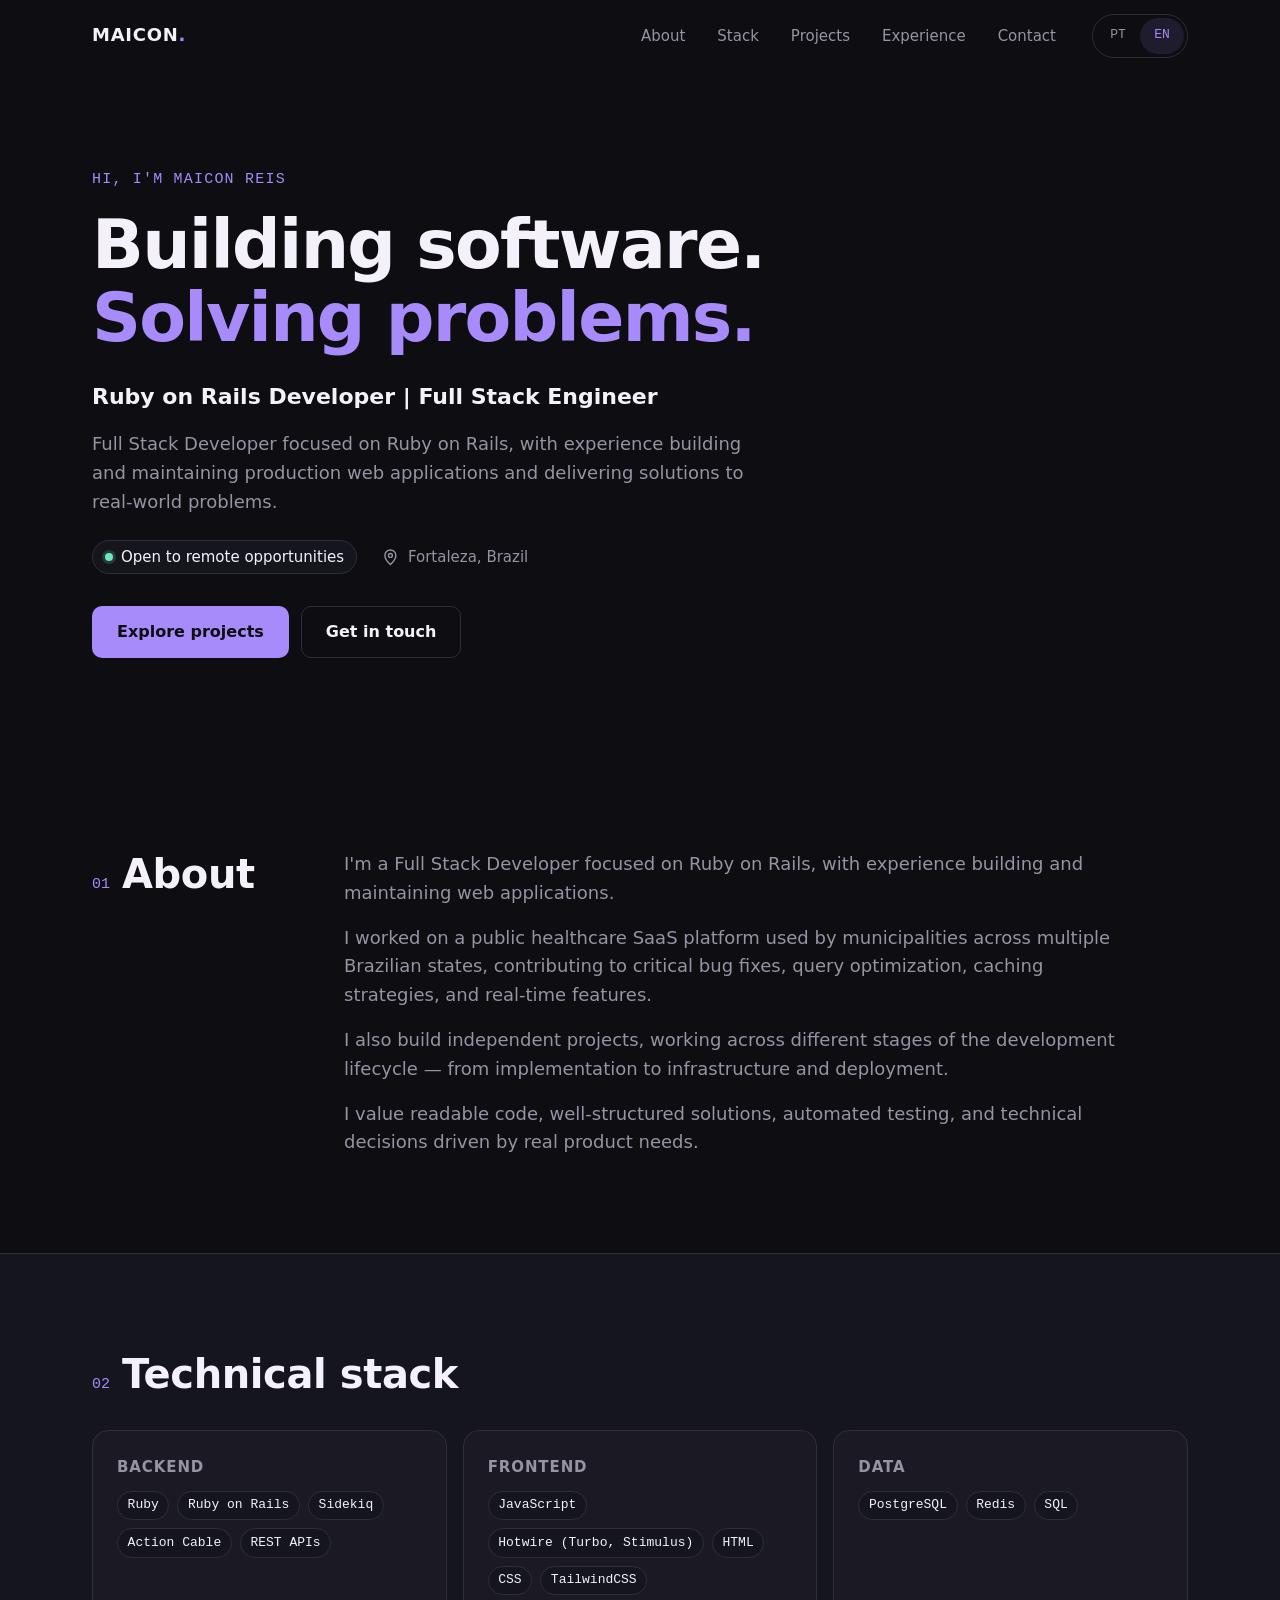
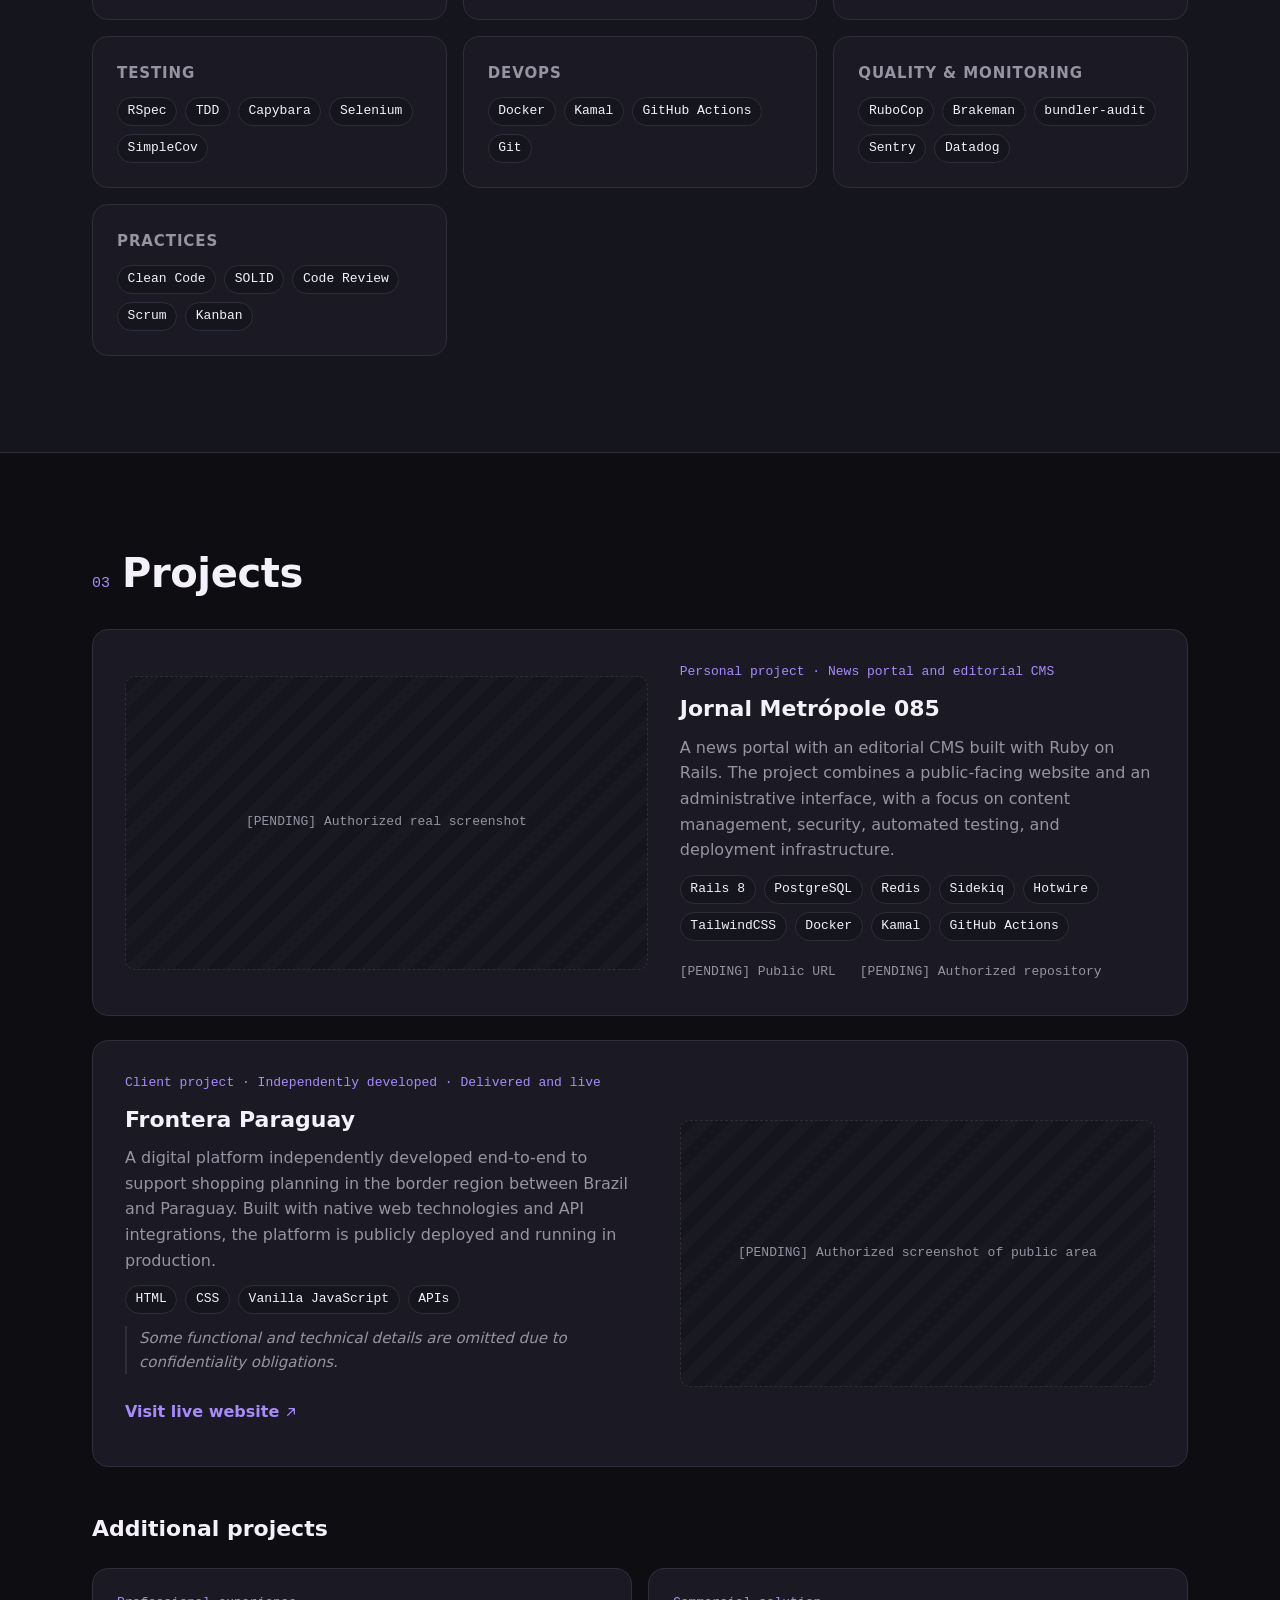
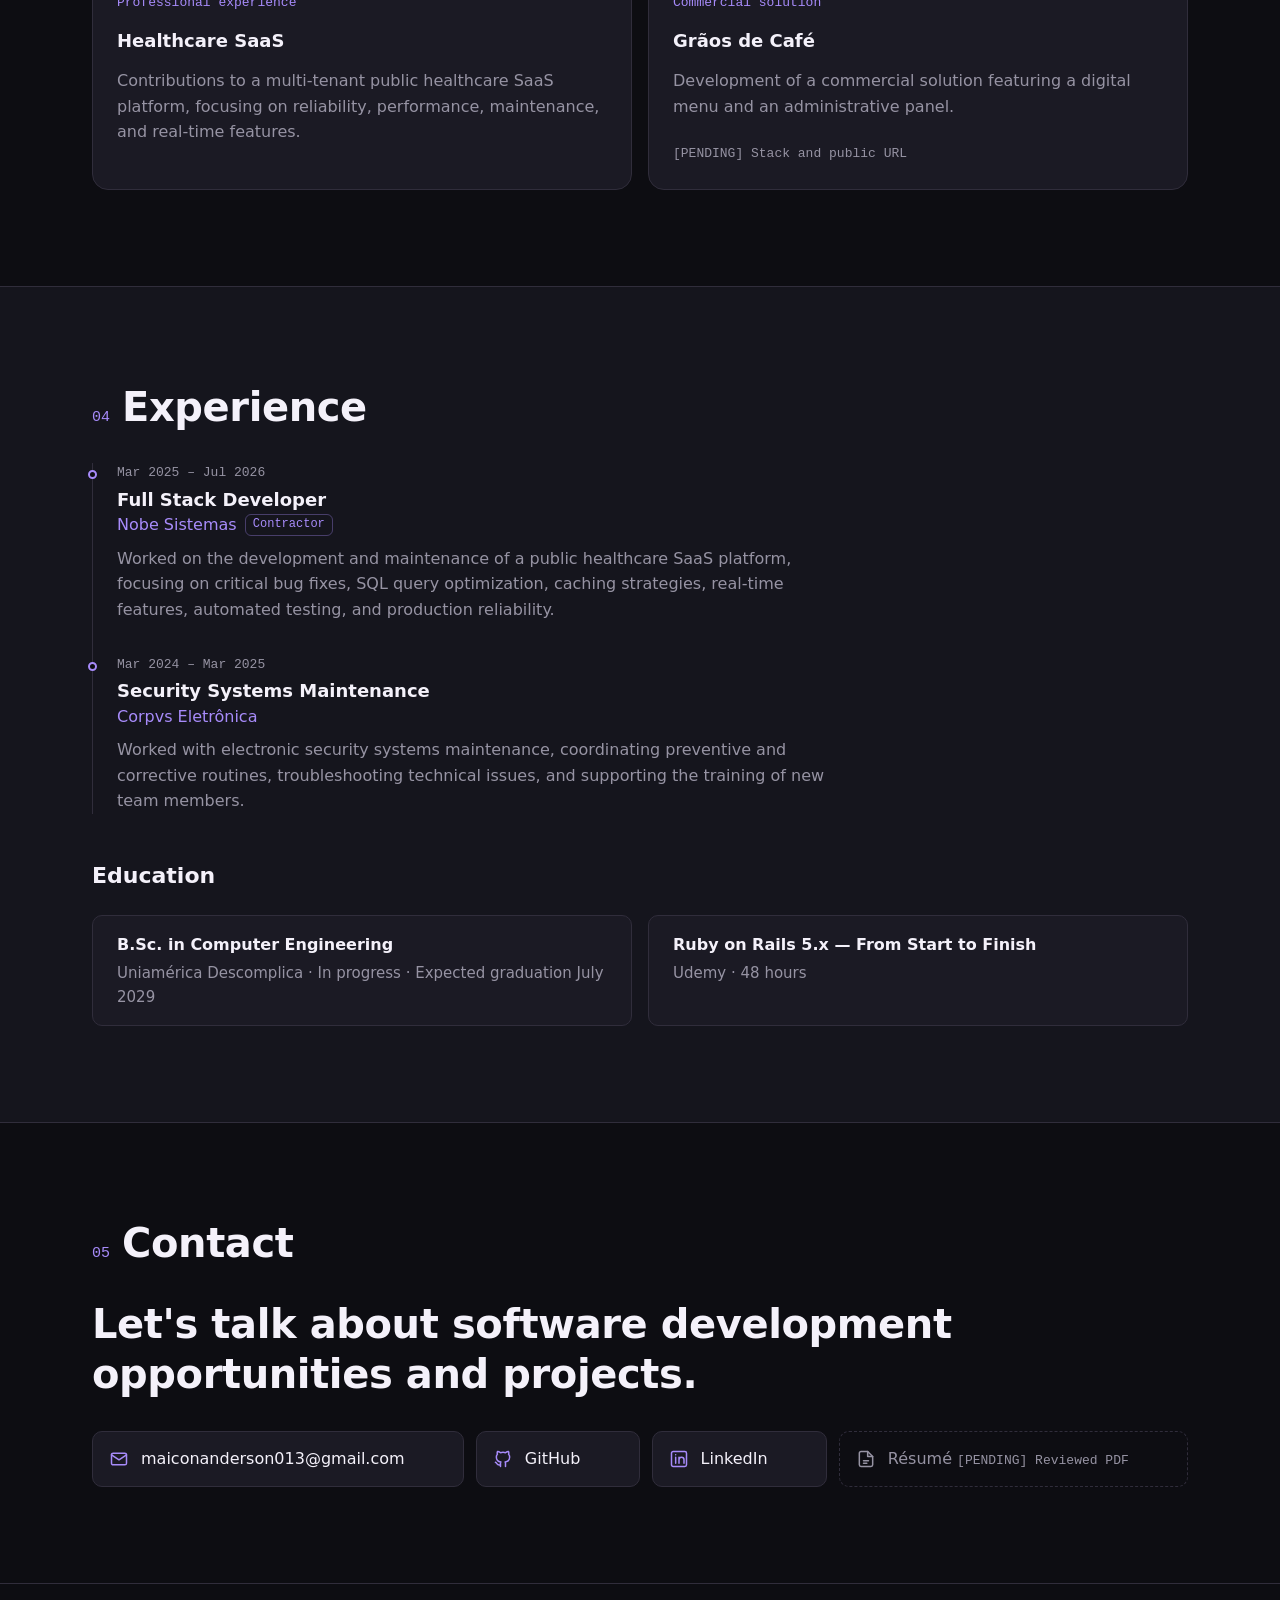
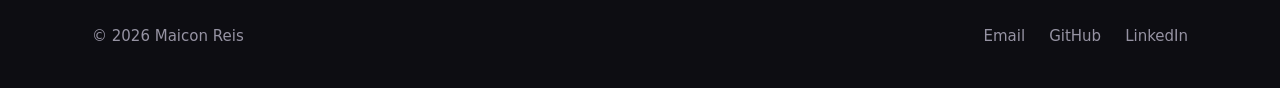
==== index.html @ afbf6760 "Fase C (parcial): animações discretas e revisão de confidencialidade - js/interactions.js: revelação" ====
<!doctype html>
<html lang="pt-BR" class="no-js">
<head>
  <meta charset="utf-8">
  <meta name="viewport" content="width=device-width, initial-scale=1">
  <title>Maicon Reis — Ruby on Rails Developer | Full Stack Engineer</title>
  <meta name="description" content="Desenvolvedor Full Stack com foco em Ruby on Rails, experiência em aplicações web de produção e desenvolvimento de soluções orientadas a problemas reais.">
  <!-- TEMPORÁRIO (AUD-003): impede indexação enquanto houver placeholders.
       REMOÇÃO OBRIGATÓRIA na Fase D, antes da publicação definitiva. -->
  <meta name="robots" content="noindex, follow">
  <meta name="color-scheme" content="dark">
  <meta name="theme-color" content="#0D0D12">

  <!-- Open Graph: URL canônica e imagem OG serão definidas na Fase D, após o domínio definitivo.
       O idioma é trocado no cliente; não há URLs por idioma, portanto não há hreflang (spec 6.3). -->
  <meta property="og:type" content="website">
  <meta property="og:title" content="Maicon Reis — Ruby on Rails Developer | Full Stack Engineer">
  <meta property="og:description" content="Desenvolvedor Full Stack com foco em Ruby on Rails, experiência em aplicações web de produção e desenvolvimento de soluções orientadas a problemas reais.">
  <meta property="og:locale" content="pt_BR">

  <link rel="icon" href="favicon.svg" type="image/svg+xml">

  <link rel="stylesheet" href="css/reset.css">
  <link rel="stylesheet" href="css/variables.css">
  <link rel="stylesheet" href="css/components.css">
  <link rel="stylesheet" href="css/sections.css">
  <link rel="stylesheet" href="css/responsive.css">

  <script>
    // Remove "no-js" já na primeira pintura. Se js/main.js não inicializar a navegação
    // (falha de rede ou erro), volta ao modo sem JS, que mantém os links visíveis (AUD-009).
    (function (root) {
      root.classList.remove("no-js");
      setTimeout(function () {
        if (!root.classList.contains("nav-ready")) root.classList.add("no-js");
      }, 4000);
    })(document.documentElement);
  </script>
  <script type="module" src="js/main.js"></script>
</head>
<body>
  <a class="skip-link" href="#conteudo" data-i18n="a11y.skip">Pular para o conteúdo</a>

  <header class="site-header" data-header>
    <div class="container site-header__inner">
      <a class="brand" href="#inicio" aria-label="Maicon Reis — início" data-i18n-attr="aria-label:a11y.brand">MAICON<span class="brand__dot">.</span></a>

      <button class="nav-toggle" type="button" aria-expanded="false" aria-controls="site-nav" data-nav-toggle>
        <span class="nav-toggle__bars" aria-hidden="true"></span>
        <span class="nav-toggle__label" data-i18n="nav.menu">Menu</span>
      </button>

      <nav class="site-nav" id="site-nav" aria-label="Navegação principal" data-i18n-attr="aria-label:a11y.mainNav" data-nav>
        <ul class="site-nav__list">
          <li><a href="#sobre" data-i18n="nav.about">Sobre</a></li>
          <li><a href="#stack" data-i18n="nav.stack">Stack</a></li>
          <li><a href="#projetos" data-i18n="nav.projects">Projetos</a></li>
          <li><a href="#experiencia" data-i18n="nav.experience">Experiência</a></li>
          <li><a href="#contato" data-i18n="nav.contact">Contato</a></li>
        </ul>

        <div class="lang-switch" role="group" aria-label="Idioma" data-i18n-attr="aria-label:a11y.langGroup">
          <button type="button" class="lang-switch__btn" data-lang="pt" aria-pressed="true" lang="pt-BR" title="Português"><span aria-hidden="true">PT</span><span class="visually-hidden">Português</span></button>
          <button type="button" class="lang-switch__btn" data-lang="en" aria-pressed="false" lang="en" title="English"><span aria-hidden="true">EN</span><span class="visually-hidden">English</span></button>
        </div>
      </nav>
    </div>
  </header>

  <main id="conteudo" tabindex="-1">
    <!-- HERO -->
    <section class="hero" id="inicio" aria-labelledby="hero-title">
      <div class="container hero__inner">
        <p class="eyebrow" data-i18n="hero.eyebrow">OLÁ, EU SOU MAICON REIS</p>
        <h1 class="hero__title" id="hero-title"><span data-i18n="hero.title1">Desenvolvendo software.</span> <span class="text-accent" data-i18n="hero.title2">Resolvendo problemas.</span></h1>
        <p class="hero__headline" lang="en" data-i18n="hero.headline">Ruby on Rails Developer | Full Stack Engineer</p>
        <p class="hero__description" data-i18n="hero.description">Desenvolvedor Full Stack com foco em Ruby on Rails, experiência em aplicações web de produção e desenvolvimento de soluções orientadas a problemas reais.</p>

        <ul class="hero__meta" aria-label="Disponibilidade e localização" data-i18n-attr="aria-label:a11y.heroMeta">
          <li class="status"><span class="status__dot" aria-hidden="true"></span><span data-i18n="hero.availability">Aberto a oportunidades remotas</span></li>
          <li class="hero__location">
            <svg class="icon" aria-hidden="true" viewBox="0 0 24 24"><path d="M12 21s-7-6.2-7-11.5A7 7 0 0 1 19 9.5C19 14.8 12 21 12 21z"/><circle cx="12" cy="9.5" r="2.5"/></svg>
            <span data-i18n="hero.location">Fortaleza, Brasil</span>
          </li>
        </ul>

        <div class="hero__actions">
          <a class="btn btn--primary" href="#projetos" data-i18n="hero.ctaPrimary">Explorar projetos</a>
          <a class="btn btn--ghost" href="#contato" data-i18n="hero.ctaSecondary">Entrar em contato</a>
        </div>
      </div>
    </section>

    <!-- SOBRE -->
    <section class="section" id="sobre" aria-labelledby="sobre-title">
      <div class="container about">
        <header class="section__header">
          <p class="section__kicker">01</p>
          <h2 class="section__title" id="sobre-title" data-i18n="about.title">Sobre</h2>
        </header>
        <div class="about__body prose">
          <p data-i18n="about.p1">Sou desenvolvedor Full Stack com foco em Ruby on Rails e experiência no desenvolvimento e manutenção de aplicações web.</p>
          <p data-i18n="about.p2">Atuei em uma plataforma SaaS de saúde pública utilizada por municípios de diferentes estados brasileiros, contribuindo para a resolução de problemas críticos, otimização de consultas, gerenciamento de cache e funcionalidades em tempo real.</p>
          <p data-i18n="about.p3">Também desenvolvo projetos independentes, participando de diferentes etapas do ciclo de desenvolvimento: da implementação à infraestrutura e publicação.</p>
          <p data-i18n="about.p4">Valorizo código legível, soluções bem estruturadas, testes automatizados e decisões técnicas orientadas às necessidades reais do produto.</p>
        </div>
      </div>
    </section>

    <!-- STACK -->
    <section class="section section--alt" id="stack" aria-labelledby="stack-title">
      <div class="container">
        <header class="section__header">
          <p class="section__kicker">02</p>
          <h2 class="section__title" id="stack-title" data-i18n="stack.title">Stack</h2>
        </header>

        <div class="stack-grid">
          <article class="stack-group">
            <h3 class="stack-group__title" data-i18n="stack.backend">Backend</h3>
            <ul class="tag-list">
              <li class="tag">Ruby</li><li class="tag">Ruby on Rails</li><li class="tag">Sidekiq</li><li class="tag">Action Cable</li><li class="tag" data-i18n="stack.restApis">APIs REST</li>
            </ul>
          </article>
          <article class="stack-group">
            <h3 class="stack-group__title" data-i18n="stack.frontend">Frontend</h3>
            <ul class="tag-list">
              <li class="tag">JavaScript</li><li class="tag">Hotwire (Turbo, Stimulus)</li><li class="tag">HTML</li><li class="tag">CSS</li><li class="tag">TailwindCSS</li>
            </ul>
          </article>
          <article class="stack-group">
            <h3 class="stack-group__title" data-i18n="stack.data">Dados</h3>
            <ul class="tag-list">
              <li class="tag">PostgreSQL</li><li class="tag">Redis</li><li class="tag">SQL</li>
            </ul>
          </article>
          <article class="stack-group">
            <h3 class="stack-group__title" data-i18n="stack.testing">Testes</h3>
            <ul class="tag-list">
              <li class="tag">RSpec</li><li class="tag">TDD</li><li class="tag">Capybara</li><li class="tag">Selenium</li><li class="tag">SimpleCov</li>
            </ul>
          </article>
          <article class="stack-group">
            <h3 class="stack-group__title" data-i18n="stack.devops">DevOps</h3>
            <ul class="tag-list">
              <li class="tag">Docker</li><li class="tag">Kamal</li><li class="tag">GitHub Actions</li><li class="tag">Git</li>
            </ul>
          </article>
          <article class="stack-group">
            <h3 class="stack-group__title" data-i18n="stack.quality">Qualidade e monitoramento</h3>
            <ul class="tag-list">
              <li class="tag">RuboCop</li><li class="tag">Brakeman</li><li class="tag">bundler-audit</li><li class="tag">Sentry</li><li class="tag">Datadog</li>
            </ul>
          </article>
          <article class="stack-group">
            <h3 class="stack-group__title" data-i18n="stack.practices">Práticas</h3>
            <ul class="tag-list">
              <li class="tag">Clean Code</li><li class="tag">SOLID</li><li class="tag">Code Review</li><li class="tag">Scrum</li><li class="tag">Kanban</li>
            </ul>
          </article>
        </div>
      </div>
    </section>

    <!-- PROJETOS -->
    <section class="section" id="projetos" aria-labelledby="projetos-title">
      <div class="container">
        <header class="section__header">
          <p class="section__kicker">03</p>
          <h2 class="section__title" id="projetos-title" data-i18n="projects.title">Projetos</h2>
        </header>

        <div class="projects-featured">
          <!-- Jornal Metrópole 085 -->
          <article class="project-card project-card--featured" aria-labelledby="proj-metropole">
            <div class="media-placeholder" role="img" aria-label="Espaço reservado: captura de tela pendente" data-i18n-attr="aria-label:a11y.mediaPending">
              <span class="media-placeholder__label" aria-hidden="true" data-i18n="projects.pendingShot">[PENDENTE] Captura real autorizada</span>
            </div>
            <div class="project-card__body">
              <p class="project-card__category" data-i18n="metropole.category">Projeto próprio · Portal de notícias e CMS editorial</p>
              <h3 class="project-card__title" id="proj-metropole">Jornal Metrópole 085</h3>
              <p class="project-card__summary" data-i18n="metropole.summary">Portal de notícias com CMS editorial desenvolvido com Ruby on Rails. Reúne uma aplicação pública e uma área administrativa, com foco em organização de conteúdo, segurança, testes automatizados e infraestrutura de publicação.</p>
              <ul class="tag-list" aria-label="Tecnologias" data-i18n-attr="aria-label:a11y.tech">
                <li class="tag">Rails 8</li><li class="tag">PostgreSQL</li><li class="tag">Redis</li><li class="tag">Sidekiq</li><li class="tag">Hotwire</li><li class="tag">TailwindCSS</li><li class="tag">Docker</li><li class="tag">Kamal</li><li class="tag">GitHub Actions</li>
              </ul>
              <ul class="project-card__links">
                <li><span class="pending" data-i18n="projects.pendingUrl">[PENDENTE] URL pública</span></li>
                <li><span class="pending" data-i18n="projects.pendingRepo">[PENDENTE] Repositório autorizado</span></li>
              </ul>
            </div>
          </article>

          <!-- Frontera Paraguay -->
          <article class="project-card project-card--featured" aria-labelledby="proj-frontera">
            <div class="media-placeholder" role="img" aria-label="Espaço reservado: captura de tela pendente" data-i18n-attr="aria-label:a11y.mediaPending">
              <span class="media-placeholder__label" aria-hidden="true" data-i18n="projects.pendingPublicShot">[PENDENTE] Captura de área pública autorizada</span>
            </div>
            <div class="project-card__body">
              <p class="project-card__category" data-i18n="frontera.category">Projeto para cliente · Desenvolvimento independente · Entregue e publicado</p>
              <h3 class="project-card__title" id="proj-frontera">Frontera Paraguay</h3>
              <p class="project-card__summary" data-i18n="frontera.summary">Plataforma digital desenvolvida integralmente de forma independente para apoiar o planejamento de compras na região de fronteira entre Brasil e Paraguai. Implementada com tecnologias web nativas e integração com APIs, está publicada e funcionando em produção.</p>
              <ul class="tag-list" aria-label="Tecnologias" data-i18n-attr="aria-label:a11y.tech">
                <li class="tag">HTML</li><li class="tag">CSS</li><li class="tag" data-i18n="frontera.vanillaJs">JavaScript puro</li><li class="tag">APIs</li>
              </ul>
              <p class="project-card__note" data-i18n="frontera.note">Alguns detalhes técnicos e funcionais são omitidos por obrigações de confidencialidade.</p>
              <ul class="project-card__links">
                <li>
                  <a class="link-arrow" href="https://fronteraparaguay.com" target="_blank" rel="noopener noreferrer">
                    <span data-i18n="frontera.link">Ver site publicado</span><span class="visually-hidden" data-i18n="a11y.newTab"> (abre em nova aba)</span>
                    <svg class="icon icon--sm" aria-hidden="true" viewBox="0 0 24 24"><path d="M7 17 17 7M9 7h8v8"/></svg>
                  </a>
                </li>
              </ul>
            </div>
          </article>
        </div>

        <h3 class="subsection-title" data-i18n="projects.additional">Projetos complementares</h3>
        <div class="projects-secondary">
          <article class="project-card project-card--compact" aria-labelledby="proj-health">
            <p class="project-card__category" data-i18n="health.category">Experiência profissional</p>
            <h4 class="project-card__title" id="proj-health">Healthcare SaaS</h4>
            <p class="project-card__summary" data-i18n="health.summary">Contribuições para uma plataforma SaaS multi-tenant de saúde pública, com foco em confiabilidade, desempenho, manutenção e funcionalidades em tempo real.</p>
          </article>

          <article class="project-card project-card--compact" aria-labelledby="proj-graos">
            <p class="project-card__category" data-i18n="graos.category">Solução comercial</p>
            <h4 class="project-card__title" id="proj-graos">Grãos de Café</h4>
            <p class="project-card__summary" data-i18n="graos.summary">Desenvolvimento de uma solução comercial composta por cardápio digital e painel administrativo.</p>
            <ul class="project-card__links">
              <li><span class="pending" data-i18n="projects.pendingStackUrl">[PENDENTE] Stack e URL pública</span></li>
            </ul>
          </article>
        </div>
      </div>
    </section>

    <!-- EXPERIÊNCIA -->
    <section class="section section--alt" id="experiencia" aria-labelledby="experiencia-title">
      <div class="container">
        <header class="section__header">
          <p class="section__kicker">04</p>
          <h2 class="section__title" id="experiencia-title" data-i18n="experience.title">Experiência</h2>
        </header>

        <ol class="timeline">
          <li class="timeline__item">
            <article>
              <p class="timeline__date" data-i18n="nobe.dates">Mar 2025 – Jul 2026</p>
              <h3 class="timeline__role" data-i18n="nobe.role">Desenvolvedor Full Stack</h3>
              <p class="timeline__org">Nobe Sistemas <span class="timeline__badge" data-i18n="nobe.badge">PJ</span></p>
              <p class="timeline__desc" data-i18n="nobe.desc">Atuação no desenvolvimento e manutenção de uma plataforma SaaS de saúde pública, com foco em resolução de problemas críticos, otimização de consultas SQL, estratégias de cache, funcionalidades em tempo real, testes automatizados e confiabilidade em produção.</p>
            </article>
          </li>
          <li class="timeline__item">
            <article>
              <p class="timeline__date" data-i18n="corpvs.dates">Mar 2024 – Mar 2025</p>
              <h3 class="timeline__role" data-i18n="corpvs.role">Manutenção de sistemas de segurança</h3>
              <p class="timeline__org">Corpvs Eletrônica</p>
              <p class="timeline__desc" data-i18n="corpvs.desc">Atuação na manutenção de sistemas eletrônicos de segurança, com responsabilidades de coordenação de rotinas preventivas e corretivas, diagnóstico técnico e orientação de novos profissionais.</p>
            </article>
          </li>
        </ol>

        <h3 class="subsection-title" id="formacao" data-i18n="education.title">Formação</h3>
        <ul class="education">
          <li class="education__item">
            <p class="education__title" data-i18n="education.degree">Bacharelado em Engenharia da Computação</p>
            <p class="education__meta" data-i18n="education.degreeMeta">Uniamérica Descomplica · Em andamento · Conclusão prevista em julho de 2029</p>
          </li>
          <li class="education__item">
            <p class="education__title" data-i18n="education.course">Ruby on Rails 5.x — Do início ao fim!</p>
            <p class="education__meta" data-i18n="education.courseMeta">Udemy · 48 horas</p>
          </li>
        </ul>
      </div>
    </section>

    <!-- CONTATO -->
    <section class="section contact" id="contato" aria-labelledby="contato-title">
      <div class="container contact__inner">
        <header class="section__header">
          <p class="section__kicker">05</p>
          <h2 class="section__title" id="contato-title" data-i18n="contact.title">Contato</h2>
        </header>
        <p class="contact__lead" data-i18n="contact.lead">Vamos conversar sobre oportunidades e projetos de desenvolvimento de software.</p>

        <ul class="contact__list">
          <li>
            <a class="contact-link" href="mailto:maiconanderson013@gmail.com">
              <svg class="icon" aria-hidden="true" viewBox="0 0 24 24"><rect x="3" y="5" width="18" height="14" rx="2"/><path d="m3 7 9 6 9-6"/></svg>
              <span>maiconanderson013@<wbr>gmail.com</span>
            </a>
          </li>
          <li>
            <a class="contact-link" href="https://github.com/maiconandersonreis" target="_blank" rel="noopener noreferrer">
              <svg class="icon" aria-hidden="true" viewBox="0 0 24 24"><path d="M9 19c-4.3 1.4-4.3-2.5-6-3m12 5v-3.5c0-1 .1-1.4-.5-2 2.8-.3 5.5-1.4 5.5-6a4.6 4.6 0 0 0-1.3-3.2 4.2 4.2 0 0 0-.1-3.2s-1.1-.3-3.5 1.3a12.3 12.3 0 0 0-6.2 0C6.5 2.8 5.4 3.1 5.4 3.1a4.2 4.2 0 0 0-.1 3.2A4.6 4.6 0 0 0 4 9.5c0 4.6 2.7 5.7 5.5 6-.6.6-.6 1.2-.5 2V21"/></svg>
              <span>GitHub<span class="visually-hidden" data-i18n="a11y.newTab"> (abre em nova aba)</span></span>
            </a>
          </li>
          <li>
            <a class="contact-link" href="https://www.linkedin.com/in/maicon-anderson-reis" target="_blank" rel="noopener noreferrer">
              <svg class="icon" aria-hidden="true" viewBox="0 0 24 24"><rect x="3" y="3" width="18" height="18" rx="2"/><path d="M8 10v7M8 7v.01M12 17v-7M12 13a3 3 0 0 1 6 0v4"/></svg>
              <span>LinkedIn<span class="visually-hidden" data-i18n="a11y.newTab"> (abre em nova aba)</span></span>
            </a>
          </li>
          <li>
            <span class="contact-link contact-link--pending">
              <svg class="icon" aria-hidden="true" viewBox="0 0 24 24"><path d="M14 3H6a2 2 0 0 0-2 2v14a2 2 0 0 0 2 2h12a2 2 0 0 0 2-2V9z"/><path d="M14 3v6h6M9 14h6M9 17h4"/></svg>
              <span><span data-i18n="contact.resume">Currículo</span> <span class="pending" data-i18n="contact.resumePending">[PENDENTE] PDF revisado</span></span>
            </span>
          </li>
        </ul>
      </div>
    </section>
  </main>

  <footer class="site-footer">
    <div class="container site-footer__inner">
      <p>© <span data-year>2026</span> Maicon Reis</p>
      <ul class="site-footer__links" aria-label="Links do rodapé" data-i18n-attr="aria-label:a11y.footerNav">
        <li><a href="mailto:maiconanderson013@gmail.com" data-i18n="footer.email">E-mail</a></li>
        <li><a href="https://github.com/maiconandersonreis" target="_blank" rel="noopener noreferrer">GitHub<span class="visually-hidden" data-i18n="a11y.newTab"> (abre em nova aba)</span></a></li>
        <li><a href="https://www.linkedin.com/in/maicon-anderson-reis" target="_blank" rel="noopener noreferrer">LinkedIn<span class="visually-hidden" data-i18n="a11y.newTab"> (abre em nova aba)</span></a></li>
      </ul>
    </div>
  </footer>
</body>
</html>
---- css/variables.css ----
:root {
  /* Cores — especificação, seção 2 */
  --color-bg: #0D0D12;
  --color-surface: #15151D;
  --color-card: #1B1A24;
  --color-accent: #A78BFA;
  --color-text: #F4F1FA;
  --color-muted: #9693A3;
  --color-border: #302D3B;

  /* Derivados */
  --color-accent-soft: rgba(167, 139, 250, 0.12);
  --color-accent-border: rgba(167, 139, 250, 0.35);
  --color-on-accent: #0D0D12;
  --color-success: #6EE7B7;

  /* Tipografia — fontes do sistema até a escolha/auto-hospedagem final */
  --font-sans: "Inter", ui-sans-serif, system-ui, -apple-system, "Segoe UI", Roboto, "Helvetica Neue", Arial, sans-serif;
  --font-mono: ui-monospace, "JetBrains Mono", "SFMono-Regular", Menlo, Consolas, "Liberation Mono", monospace;

  --fs-xs: 0.8125rem;
  --fs-sm: 0.9375rem;
  --fs-base: 1rem;
  --fs-md: 1.125rem;
  --fs-lg: 1.375rem;
  --fs-xl: clamp(1.75rem, 1.3rem + 2vw, 2.5rem);
  --fs-hero: clamp(2.25rem, 1.4rem + 4.2vw, 4.25rem);

  /* Espaçamento */
  --space-1: 0.25rem;
  --space-2: 0.5rem;
  --space-3: 0.75rem;
  --space-4: 1rem;
  --space-5: 1.5rem;
  --space-6: 2rem;
  --space-7: 3rem;
  --space-8: 4rem;
  --space-9: 6rem;

  /* Layout */
  --container-max: 1160px;
  --gutter: 1rem;
  --header-h: 4rem;

  --radius-sm: 6px;
  --radius-md: 10px;
  --radius-lg: 16px;

  --transition: 180ms ease;
}
---- css/components.css ----
/* ---------- Base ---------- */
html {
  scroll-behavior: smooth;
}

body {
  background: var(--color-bg);
  color: var(--color-text);
  font-family: var(--font-sans);
  font-size: var(--fs-base);
}

.container {
  width: 100%;
  max-width: var(--container-max);
  margin-inline: auto;
  padding-inline: var(--gutter);
}

:focus-visible {
  outline: 2px solid var(--color-accent);
  outline-offset: 3px;
  border-radius: var(--radius-sm);
}

::selection {
  background: var(--color-accent);
  color: var(--color-on-accent);
}

.visually-hidden {
  position: absolute !important;
  width: 1px;
  height: 1px;
  padding: 0;
  margin: -1px;
  overflow: hidden;
  clip: rect(0 0 0 0);
  white-space: nowrap;
  border: 0;
}

.skip-link {
  position: absolute;
  top: var(--space-2);
  left: var(--space-2);
  z-index: 100;
  padding: var(--space-2) var(--space-4);
  background: var(--color-accent);
  color: var(--color-on-accent);
  font-weight: 600;
  border-radius: var(--radius-sm);
  transform: translateY(-200%);
  transition: transform var(--transition);
}

.skip-link:focus {
  transform: translateY(0);
}

main[tabindex="-1"]:focus {
  outline: none;
}

/* ---------- Animação de entrada (classe aplicada só por js/interactions.js) ---------- */
.reveal {
  opacity: 0;
  transform: translateY(12px);
}

/* Especificidade maior que a de .project-card (sections.css), que também define transition.
   border-color mantém o hover dos cards. */
html .reveal {
  transition:
    opacity 500ms ease var(--reveal-delay, 0ms),
    transform 500ms ease var(--reveal-delay, 0ms),
    border-color var(--transition);
}

.reveal.is-visible {
  opacity: 1;
  transform: none;
}

.text-accent {
  color: var(--color-accent);
}

.icon {
  width: 1.25em;
  height: 1.25em;
  flex-shrink: 0;
  fill: none;
  stroke: currentColor;
  stroke-width: 1.8;
  stroke-linecap: round;
  stroke-linejoin: round;
}

.icon--sm {
  width: 1em;
  height: 1em;
}

/* ---------- Botões ---------- */
.btn {
  display: inline-flex;
  align-items: center;
  justify-content: center;
  gap: var(--space-2);
  min-height: 48px;
  padding: var(--space-3) var(--space-5);
  border: 1px solid transparent;
  border-radius: var(--radius-md);
  font-weight: 600;
  text-decoration: none;
  transition: background-color var(--transition), border-color var(--transition), color var(--transition);
}

.btn--primary {
  background: var(--color-accent);
  color: var(--color-on-accent);
}

.btn--primary:hover {
  background: #B9A2FB;
}

.btn--ghost {
  border-color: var(--color-border);
  color: var(--color-text);
}

.btn--ghost:hover {
  border-color: var(--color-accent-border);
  background: var(--color-accent-soft);
}

/* ---------- Tags ---------- */
.tag-list {
  display: flex;
  flex-wrap: wrap;
  gap: var(--space-2);
}

.tag {
  padding: 0.2rem 0.6rem;
  border: 1px solid var(--color-border);
  border-radius: 999px;
  background: var(--color-surface);
  color: var(--color-text);
  font-family: var(--font-mono);
  font-size: var(--fs-xs);
  line-height: 1.6;
}

/* ---------- Placeholders ---------- */
.pending {
  font-family: var(--font-mono);
  font-size: var(--fs-xs);
  color: var(--color-muted);
}

.media-placeholder {
  display: grid;
  place-items: center;
  aspect-ratio: 16 / 9;
  padding: var(--space-4);
  border: 1px dashed var(--color-border);
  border-radius: var(--radius-md);
  background:
    repeating-linear-gradient(
      135deg,
      transparent 0 12px,
      rgba(255, 255, 255, 0.015) 12px 24px
    ),
    var(--color-surface);
  text-align: center;
}

.media-placeholder__label {
  font-family: var(--font-mono);
  font-size: var(--fs-xs);
  color: var(--color-muted);
}

/* ---------- Links ---------- */
.link-arrow {
  display: inline-flex;
  align-items: center;
  gap: var(--space-1);
  min-height: 44px;
  color: var(--color-accent);
  font-weight: 600;
  text-decoration: none;
}

.link-arrow:hover {
  text-decoration: underline;
  text-underline-offset: 4px;
}

/* ---------- Header ---------- */
.site-header {
  position: fixed;
  inset: 0 0 auto;
  z-index: 50;
  height: var(--header-h);
  border-bottom: 1px solid transparent;
  transition: background-color var(--transition), border-color var(--transition);
}

.site-header.is-scrolled {
  background: rgba(13, 13, 18, 0.88);
  border-bottom-color: var(--color-border);
  backdrop-filter: blur(10px);
  -webkit-backdrop-filter: blur(10px);
}

.site-header__inner {
  display: flex;
  align-items: center;
  justify-content: space-between;
  gap: var(--space-4);
  height: 100%;
}

.brand {
  font-weight: 800;
  font-size: var(--fs-md);
  letter-spacing: 0.04em;
  text-decoration: none;
}

.brand__dot {
  color: var(--color-accent);
}

.nav-toggle {
  display: inline-flex;
  align-items: center;
  gap: var(--space-2);
  min-height: 44px;
  padding: var(--space-2) var(--space-3);
  border: 1px solid var(--color-border);
  border-radius: var(--radius-md);
  font-size: var(--fs-sm);
}

.nav-toggle__bars,
.nav-toggle__bars::before,
.nav-toggle__bars::after {
  display: block;
  width: 16px;
  height: 2px;
  background: currentColor;
  border-radius: 2px;
  transition: transform var(--transition), opacity var(--transition);
}

.nav-toggle__bars {
  position: relative;
}

.nav-toggle__bars::before,
.nav-toggle__bars::after {
  content: "";
  position: absolute;
  left: 0;
}

.nav-toggle__bars::before { top: -5px; }
.nav-toggle__bars::after { top: 5px; }

.nav-toggle[aria-expanded="true"] .nav-toggle__bars { background: transparent; }
.nav-toggle[aria-expanded="true"] .nav-toggle__bars::before { transform: translateY(5px) rotate(45deg); }
.nav-toggle[aria-expanded="true"] .nav-toggle__bars::after { transform: translateY(-5px) rotate(-45deg); }

/* Navegação: painel mobile por padrão (mobile-first) */
.site-nav {
  position: fixed;
  inset: var(--header-h) 0 auto;
  display: none;
  flex-direction: column;
  gap: var(--space-5);
  padding: var(--space-5) var(--gutter) var(--space-6);
  background: var(--color-surface);
  border-bottom: 1px solid var(--color-border);
}

.site-nav.is-open {
  display: flex;
}

/* Sem JS (ou se o JS principal falhar), a navegação permanece visível e acessível (AUD-001).
   O cabeçalho sai do modo fixo para não cobrir o conteúdo; os links quebram em linhas. */
.no-js .site-header {
  position: static;
  height: auto;
}

.no-js .site-header__inner {
  flex-wrap: wrap;
  padding-block: var(--space-3);
}

.no-js .nav-toggle,
.no-js .lang-switch {
  display: none; /* a troca de idioma depende de JS */
}

.no-js .site-nav {
  position: static;
  display: flex;
  flex-direction: row;
  flex-wrap: wrap;
  align-items: center;
  padding: 0;
  background: none;
  border: 0;
}

.no-js .site-nav__list {
  flex-direction: row;
  gap: 0 var(--space-1);
}

.site-nav__list {
  display: flex;
  flex-direction: column;
  flex-wrap: wrap;
  gap: var(--space-1);
}

.site-nav__list a {
  display: block;
  padding: var(--space-3) var(--space-2);
  color: var(--color-muted);
  text-decoration: none;
  border-radius: var(--radius-sm);
  transition: color var(--transition);
}

.site-nav__list a:hover {
  color: var(--color-text);
}

.lang-switch {
  display: inline-flex;
  align-self: flex-start;
  padding: 3px;
  border: 1px solid var(--color-border);
  border-radius: 999px;
}

.lang-switch__btn {
  min-width: 44px;
  min-height: 36px;
  padding: 0 var(--space-3);
  border-radius: 999px;
  font-family: var(--font-mono);
  font-size: var(--fs-xs);
  color: var(--color-muted);
}

.lang-switch__btn[aria-pressed="true"] {
  background: var(--color-accent-soft);
  color: var(--color-accent);
}

.lang-switch__btn:hover {
  color: var(--color-text);
}
---- css/sections.css ----
/* ---------- Seções ---------- */
section[id] {
  scroll-margin-top: var(--header-h);
}

.no-js section[id] {
  scroll-margin-top: 0;
}

.section {
  padding-block: var(--space-8);
}

.section--alt {
  background: var(--color-surface);
  border-block: 1px solid var(--color-border);
}

.section__header {
  display: flex;
  align-items: baseline;
  gap: var(--space-3);
  margin-bottom: var(--space-6);
}

.section__kicker {
  font-family: var(--font-mono);
  font-size: var(--fs-sm);
  color: var(--color-accent);
}

.section__title {
  font-size: var(--fs-xl);
  line-height: 1.2;
  letter-spacing: -0.01em;
}

.subsection-title {
  margin: var(--space-7) 0 var(--space-5);
  font-size: var(--fs-lg);
  line-height: 1.3;
}

.prose p + p {
  margin-top: var(--space-4);
}

.prose {
  max-width: 68ch;
  color: var(--color-muted);
  font-size: var(--fs-md);
}

/* ---------- Hero ---------- */
.hero {
  padding-top: calc(var(--header-h) + var(--space-8));
  padding-bottom: var(--space-8);
}

.no-js .hero {
  padding-top: var(--space-7);
}

.hero__inner {
  max-width: var(--container-max);
}

.eyebrow {
  margin-bottom: var(--space-4);
  font-family: var(--font-mono);
  font-size: var(--fs-sm);
  letter-spacing: 0.08em;
  color: var(--color-accent);
}

.hero__title {
  max-width: 18ch;
  font-size: var(--fs-hero);
  font-weight: 800;
  line-height: 1.08;
  letter-spacing: -0.025em;
}

.hero__headline {
  margin-top: var(--space-5);
  font-size: var(--fs-lg);
  font-weight: 600;
}

.hero__description {
  max-width: 60ch;
  margin-top: var(--space-4);
  color: var(--color-muted);
  font-size: var(--fs-md);
}

.hero__meta {
  display: flex;
  flex-wrap: wrap;
  gap: var(--space-3) var(--space-5);
  margin-top: var(--space-5);
  font-size: var(--fs-sm);
}

.hero__meta li {
  display: inline-flex;
  align-items: center;
  gap: var(--space-2);
}

.hero__location {
  color: var(--color-muted);
}

.status {
  padding: 0.25rem 0.75rem;
  border: 1px solid var(--color-border);
  border-radius: 999px;
  background: var(--color-surface);
}

.status__dot {
  width: 8px;
  height: 8px;
  border-radius: 50%;
  background: var(--color-success);
  box-shadow: 0 0 0 3px rgba(110, 231, 183, 0.18);
}

.hero__actions {
  display: flex;
  flex-wrap: wrap;
  gap: var(--space-3);
  margin-top: var(--space-6);
}

/* ---------- Stack ---------- */
.stack-grid {
  display: grid;
  grid-template-columns: 1fr;
  gap: var(--space-4);
}

.stack-group {
  padding: var(--space-5);
  border: 1px solid var(--color-border);
  border-radius: var(--radius-lg);
  background: var(--color-card);
}

.stack-group__title {
  margin-bottom: var(--space-3);
  font-size: var(--fs-sm);
  font-weight: 600;
  color: var(--color-muted);
  text-transform: uppercase;
  letter-spacing: 0.06em;
}

/* ---------- Projetos ---------- */
.projects-featured {
  display: grid;
  gap: var(--space-5);
}

.projects-secondary {
  display: grid;
  gap: var(--space-4);
}

.project-card {
  display: flex;
  flex-direction: column;
  gap: var(--space-4);
  padding: var(--space-5);
  border: 1px solid var(--color-border);
  border-radius: var(--radius-lg);
  background: var(--color-card);
  transition: border-color var(--transition);
}

.project-card:hover {
  border-color: var(--color-accent-border);
}

.project-card__body {
  display: flex;
  flex-direction: column;
  gap: var(--space-3);
}

.project-card__category {
  font-family: var(--font-mono);
  font-size: var(--fs-xs);
  color: var(--color-accent);
}

.project-card__title {
  font-size: var(--fs-lg);
  line-height: 1.25;
}

.project-card--compact .project-card__title {
  font-size: var(--fs-md);
}

.project-card__summary {
  color: var(--color-muted);
}

.project-card__note {
  padding-left: var(--space-3);
  border-left: 2px solid var(--color-border);
  font-size: var(--fs-sm);
  font-style: italic;
  color: var(--color-muted);
}

.project-card__links {
  display: flex;
  flex-wrap: wrap;
  align-items: center;
  gap: var(--space-2) var(--space-5);
  margin-top: var(--space-1);
}

/* ---------- Experiência ---------- */
.timeline {
  position: relative;
  display: grid;
  gap: var(--space-6);
  padding-left: var(--space-5);
  border-left: 1px solid var(--color-border);
}

.timeline__item {
  position: relative;
}

.timeline__item::before {
  content: "";
  position: absolute;
  top: 0.45rem;
  left: calc(-1 * var(--space-5) - 5px);
  width: 9px;
  height: 9px;
  border-radius: 50%;
  background: var(--color-bg);
  border: 2px solid var(--color-accent);
}

.timeline__date {
  font-family: var(--font-mono);
  font-size: var(--fs-xs);
  color: var(--color-muted);
}

.timeline__role {
  margin-top: var(--space-1);
  font-size: var(--fs-md);
  line-height: 1.35;
}

.timeline__org {
  display: flex;
  align-items: center;
  gap: var(--space-2);
  color: var(--color-accent);
  font-weight: 500;
}

.timeline__badge {
  padding: 0 0.45rem;
  border: 1px solid var(--color-accent-border);
  border-radius: var(--radius-sm);
  font-family: var(--font-mono);
  font-size: 0.75rem;
}

.timeline__desc {
  max-width: 72ch;
  margin-top: var(--space-2);
  color: var(--color-muted);
}

.education {
  display: grid;
  gap: var(--space-4);
}

.education__item {
  padding: var(--space-4) var(--space-5);
  border: 1px solid var(--color-border);
  border-radius: var(--radius-md);
  background: var(--color-card);
}

.education__title {
  font-weight: 600;
}

.education__meta {
  margin-top: var(--space-1);
  font-size: var(--fs-sm);
  color: var(--color-muted);
}

/* ---------- Contato ---------- */
.contact__lead {
  max-width: 32ch;
  font-size: var(--fs-xl);
  font-weight: 700;
  line-height: 1.25;
  letter-spacing: -0.01em;
}

.contact__list {
  display: flex;
  flex-wrap: wrap;
  gap: var(--space-3);
  margin-top: var(--space-6);
}

/* Mobile: um card por linha. A partir de 600px, cada card ocupa a largura do seu conteúdo. */
.contact__list > li {
  flex: 1 1 100%;
  min-width: 0;
}

.contact__list .contact-link {
  height: 100%;
}

.contact-link {
  display: flex;
  align-items: center;
  gap: var(--space-3);
  min-height: 56px;
  padding: var(--space-3) var(--space-4);
  border: 1px solid var(--color-border);
  border-radius: var(--radius-md);
  background: var(--color-card);
  text-decoration: none;
  overflow-wrap: break-word;
  transition: border-color var(--transition), background-color var(--transition);
}

a.contact-link:hover {
  border-color: var(--color-accent-border);
  background: var(--color-accent-soft);
}

.contact-link .icon {
  color: var(--color-accent);
}

.contact-link--pending {
  border-style: dashed;
  background: transparent;
  color: var(--color-muted);
}

.contact-link--pending .icon {
  color: var(--color-muted);
}

/* ---------- Footer ---------- */
.site-footer {
  padding-block: var(--space-6);
  border-top: 1px solid var(--color-border);
  font-size: var(--fs-sm);
  color: var(--color-muted);
}

.site-footer__inner {
  display: flex;
  flex-wrap: wrap;
  align-items: center;
  justify-content: space-between;
  gap: var(--space-3);
}

.site-footer__links {
  display: flex;
  flex-wrap: wrap;
  gap: var(--space-2) var(--space-5);
}

.site-footer__links a {
  display: inline-block;
  padding-block: var(--space-2);
  text-decoration: none;
}

.site-footer__links a:hover {
  color: var(--color-text);
}
---- css/responsive.css ----
/* Mobile-first: estilos base valem a partir de 360px. */

@media (min-width: 600px) {
  :root {
    --gutter: 1.5rem;
  }

  .stack-grid {
    grid-template-columns: repeat(2, 1fr);
  }

  .projects-secondary {
    grid-template-columns: repeat(2, 1fr);
  }

  .contact__list > li {
    flex: 1 1 auto;
  }
}

@media (min-width: 900px) {
  :root {
    --gutter: 2rem;
    --header-h: 4.5rem;
  }

  .section {
    padding-block: var(--space-9);
  }

  .hero {
    padding-top: calc(var(--header-h) + var(--space-9));
    padding-bottom: var(--space-9);
  }

  .no-js .hero {
    padding-top: var(--space-8);
  }

  /* Navegação horizontal no desktop */
  .nav-toggle {
    display: none;
  }

  .site-nav,
  .site-nav.is-open {
    position: static;
    display: flex;
    flex-direction: row;
    align-items: center;
    gap: var(--space-5);
    padding: 0;
    background: none;
    border: 0;
  }

  .site-nav__list {
    flex-direction: row;
    gap: var(--space-2);
  }

  .site-nav__list a {
    padding: var(--space-2) var(--space-3);
    font-size: var(--fs-sm);
  }

  .lang-switch {
    align-self: center;
  }

  .stack-grid {
    grid-template-columns: repeat(3, 1fr);
  }

  /* Projetos principais: cards largos com mídia ao lado */
  .project-card--featured {
    display: grid;
    grid-template-columns: minmax(0, 1.1fr) minmax(0, 1fr);
    align-items: center;
    gap: var(--space-6);
    padding: var(--space-6);
  }

  .project-card--featured:nth-child(even) .media-placeholder {
    order: 2;
  }

  .about {
    display: grid;
    grid-template-columns: 220px 1fr;
    gap: var(--space-6);
  }

  .about .section__header {
    margin-bottom: 0;
  }

  .education {
    grid-template-columns: repeat(2, 1fr);
  }
}

@media (prefers-reduced-motion: reduce) {
  html {
    scroll-behavior: auto;
  }

  .reveal {
    opacity: 1;
    transform: none;
  }

  *,
  *::before,
  *::after {
    animation-duration: 0.01ms !important;
    animation-iteration-count: 1 !important;
    transition-duration: 0.01ms !important;
  }
}

@media print {
  .reveal {
    opacity: 1;
    transform: none;
  }
}
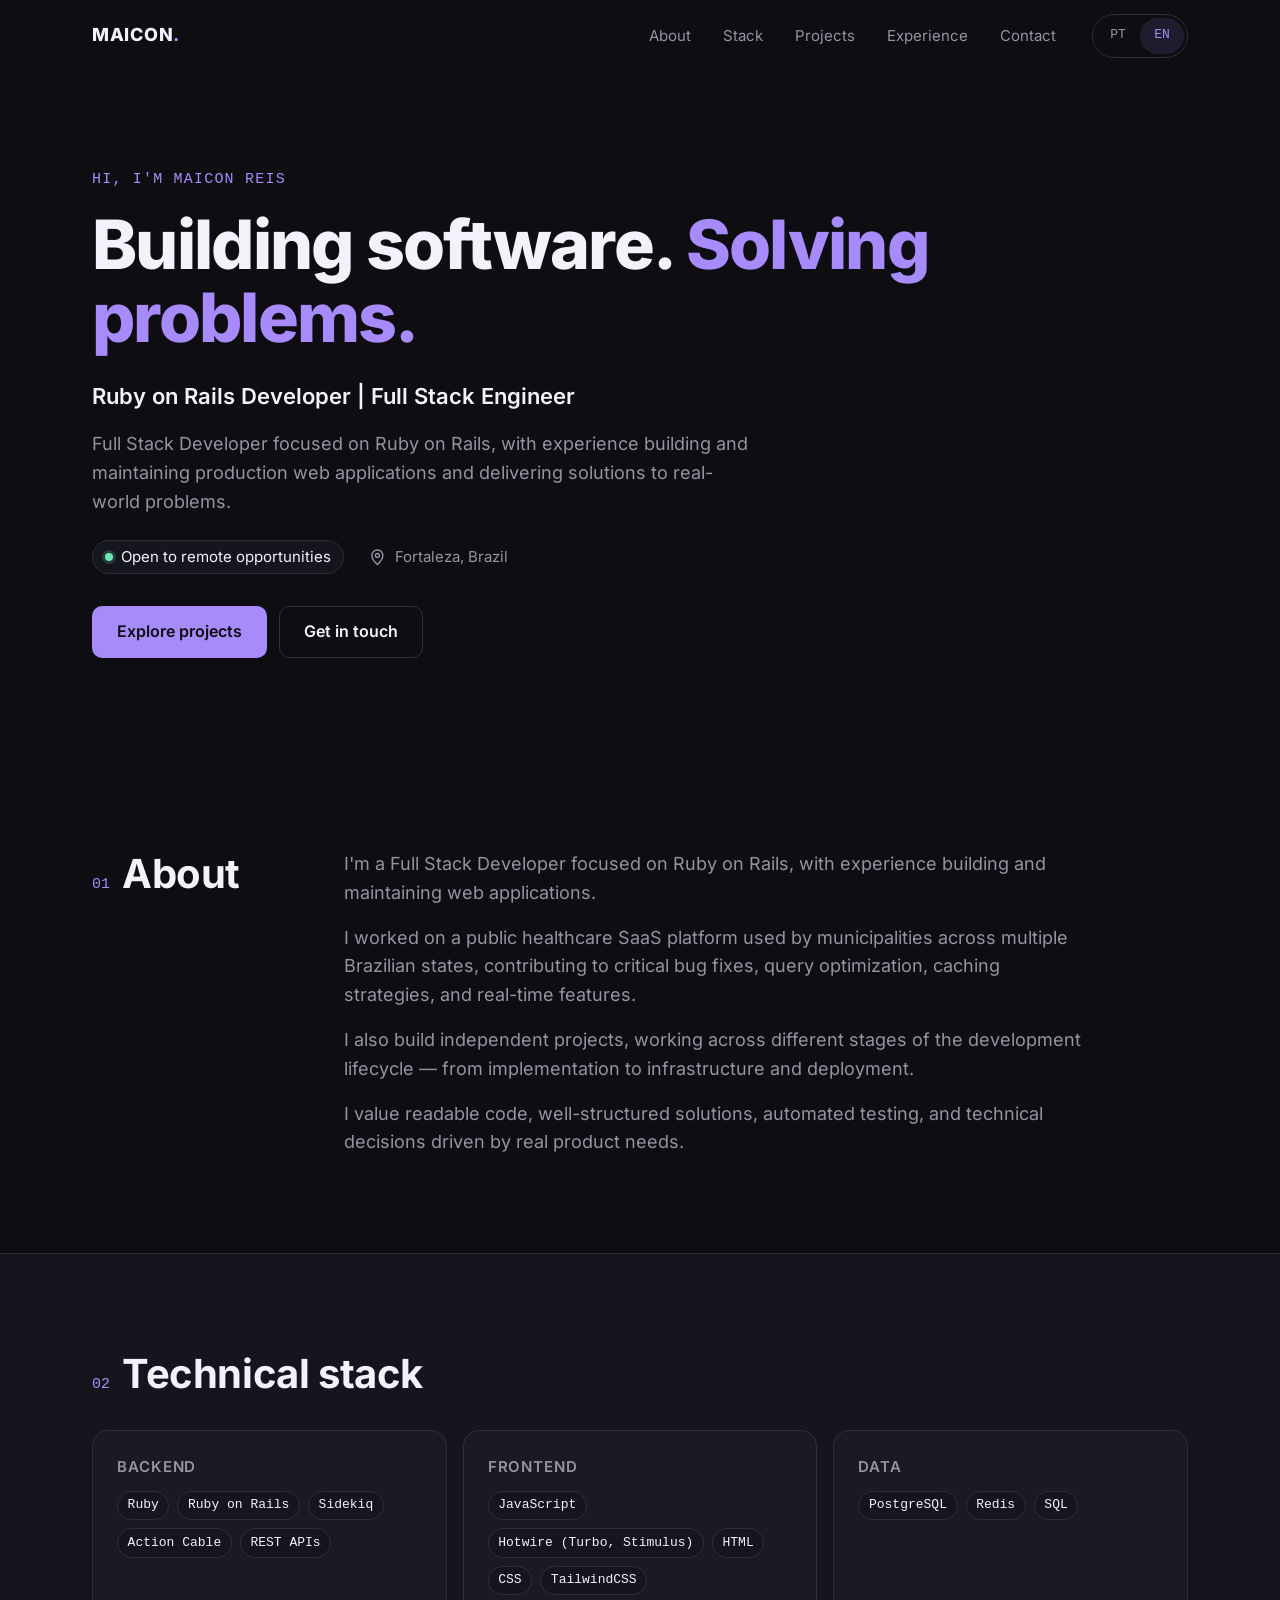
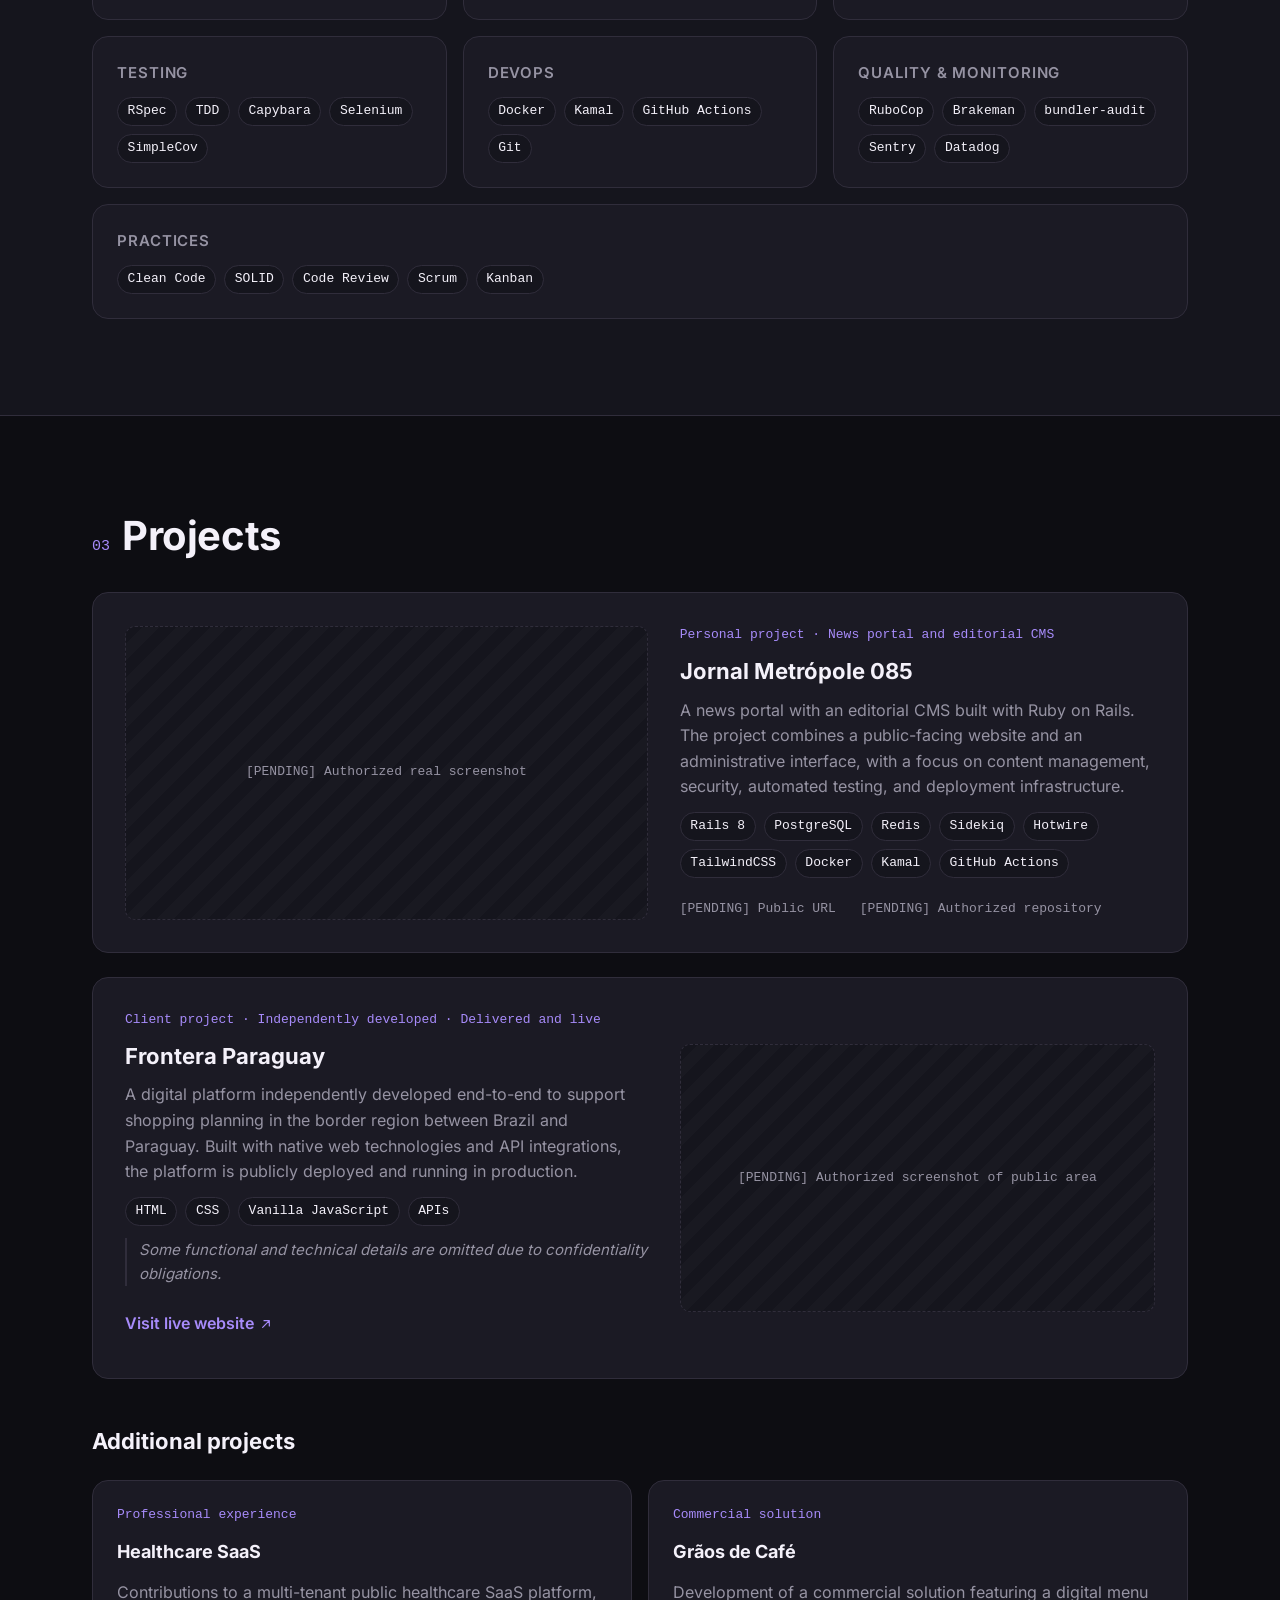
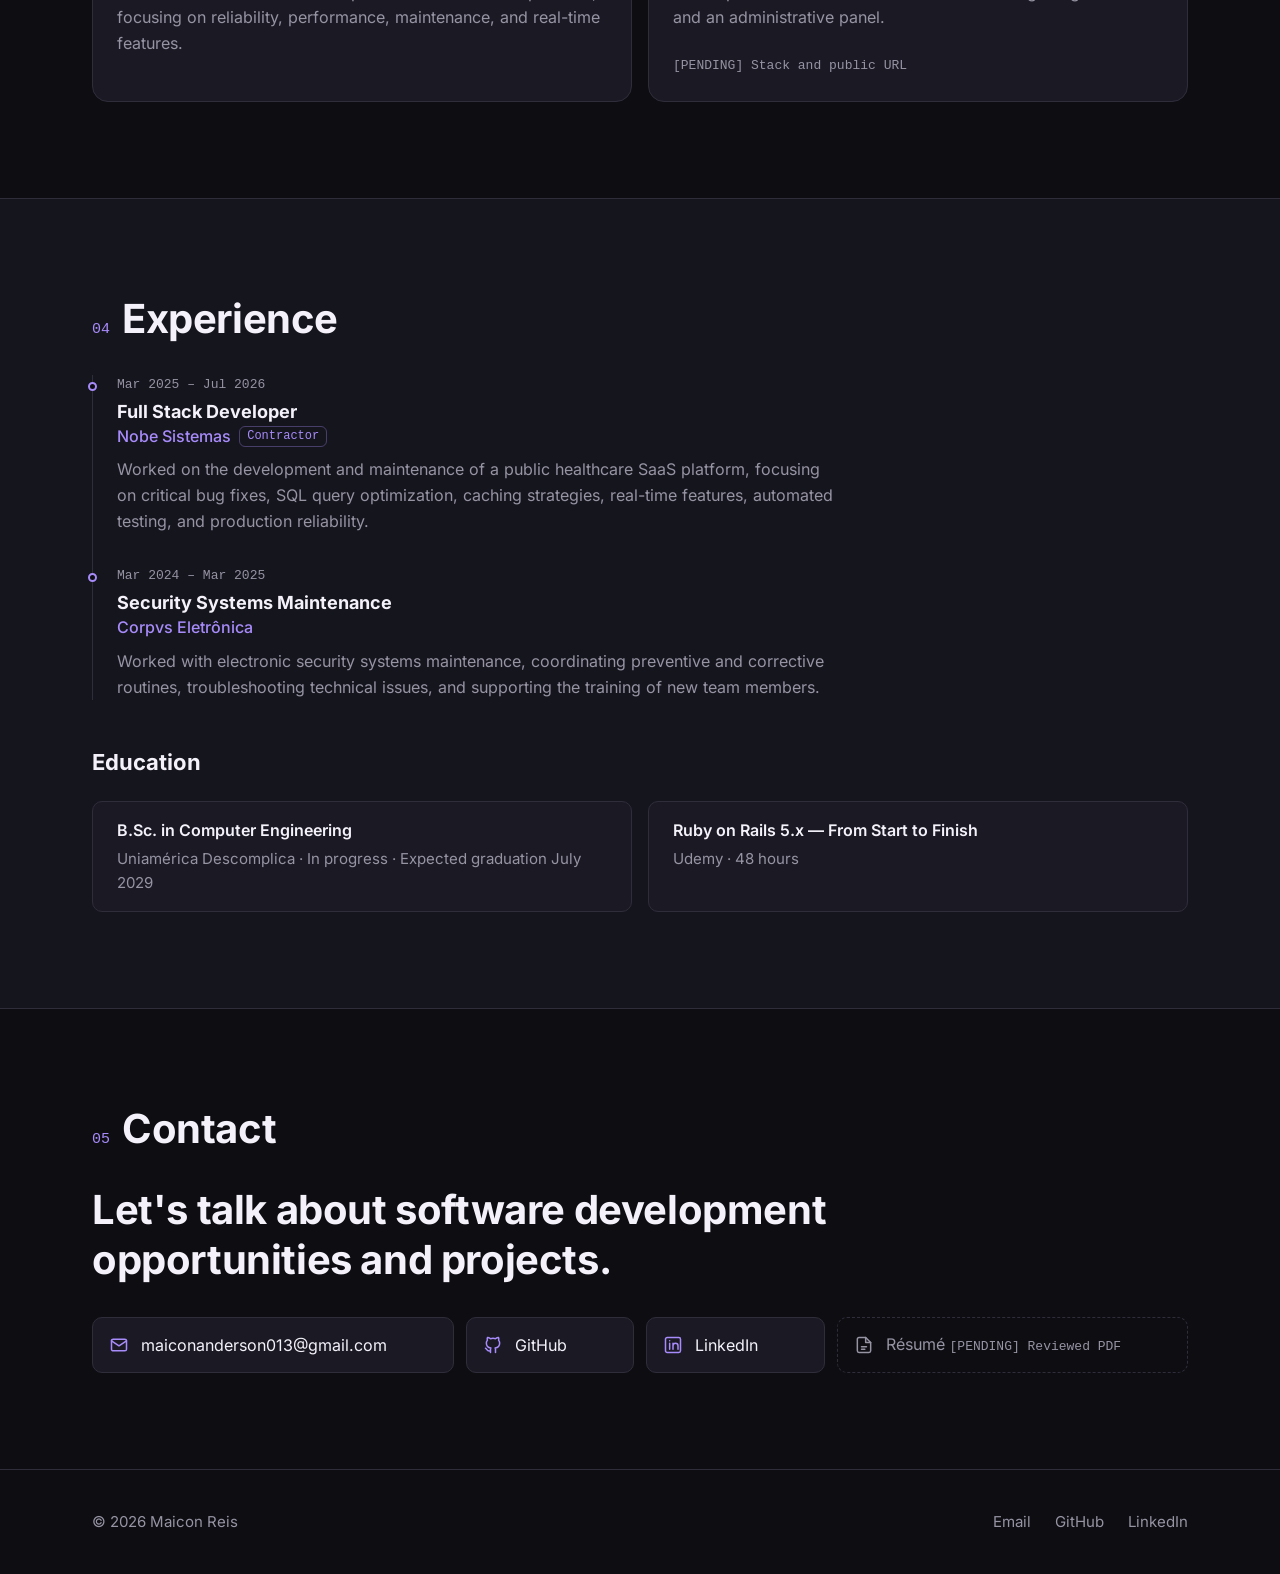
==== commit f3d10466: "Correções P3 da auditoria: fonte, CSP, 404, grids e datas - AUD-004/005: Hero mais compacto no mobil" ====
--- a/index.html
+++ b/index.html
@@ -19,6 +19,12 @@
   <meta property="og:locale" content="pt_BR">
 
   <link rel="icon" href="favicon.svg" type="image/svg+xml">
+
+  <!-- Pré-carregamentos: fonte do título (LCP) e módulos importados dinamicamente pelo main.js (AUD-007/008) -->
+  <link rel="preload" href="assets/fonts/inter-latin-var.woff2" as="font" type="font/woff2" crossorigin>
+  <link rel="modulepreload" href="js/i18n.js">
+  <link rel="modulepreload" href="js/content.js">
+  <link rel="modulepreload" href="js/interactions.js">
 
   <link rel="stylesheet" href="css/reset.css">
   <link rel="stylesheet" href="css/variables.css">
@@ -73,7 +79,7 @@
       <div class="container hero__inner">
         <p class="eyebrow" data-i18n="hero.eyebrow">OLÁ, EU SOU MAICON REIS</p>
         <h1 class="hero__title" id="hero-title"><span data-i18n="hero.title1">Desenvolvendo software.</span> <span class="text-accent" data-i18n="hero.title2">Resolvendo problemas.</span></h1>
-        <p class="hero__headline" lang="en" data-i18n="hero.headline">Ruby on Rails Developer | Full Stack Engineer</p>
+        <p class="hero__headline" lang="en"><span class="hero__headline-role">Ruby on Rails Developer</span><span class="hero__headline-sep" aria-hidden="true"> | </span> <span class="hero__headline-role">Full Stack Engineer</span></p>
         <p class="hero__description" data-i18n="hero.description">Desenvolvedor Full Stack com foco em Ruby on Rails, experiência em aplicações web de produção e desenvolvimento de soluções orientadas a problemas reais.</p>
 
         <ul class="hero__meta" aria-label="Disponibilidade e localização" data-i18n-attr="aria-label:a11y.heroMeta">
@@ -246,7 +252,7 @@
         <ol class="timeline">
           <li class="timeline__item">
             <article>
-              <p class="timeline__date" data-i18n="nobe.dates">Mar 2025 – Jul 2026</p>
+              <p class="timeline__date"><time datetime="2025-03" data-i18n="nobe.start">mar/2025</time> – <time datetime="2026-07" data-i18n="nobe.end">jul/2026</time></p>
               <h3 class="timeline__role" data-i18n="nobe.role">Desenvolvedor Full Stack</h3>
               <p class="timeline__org">Nobe Sistemas <span class="timeline__badge" data-i18n="nobe.badge">PJ</span></p>
               <p class="timeline__desc" data-i18n="nobe.desc">Atuação no desenvolvimento e manutenção de uma plataforma SaaS de saúde pública, com foco em resolução de problemas críticos, otimização de consultas SQL, estratégias de cache, funcionalidades em tempo real, testes automatizados e confiabilidade em produção.</p>
@@ -254,7 +260,7 @@
           </li>
           <li class="timeline__item">
             <article>
-              <p class="timeline__date" data-i18n="corpvs.dates">Mar 2024 – Mar 2025</p>
+              <p class="timeline__date"><time datetime="2024-03" data-i18n="corpvs.start">mar/2024</time> – <time datetime="2025-03" data-i18n="corpvs.end">mar/2025</time></p>
               <h3 class="timeline__role" data-i18n="corpvs.role">Manutenção de sistemas de segurança</h3>
               <p class="timeline__org">Corpvs Eletrônica</p>
               <p class="timeline__desc" data-i18n="corpvs.desc">Atuação na manutenção de sistemas eletrônicos de segurança, com responsabilidades de coordenação de rotinas preventivas e corretivas, diagnóstico técnico e orientação de novos profissionais.</p>
--- a/css/variables.css
+++ b/css/variables.css
@@ -1,3 +1,14 @@
+/* Inter (SIL OFL 1.1, ver assets/fonts/LICENSE-Inter.txt): variável 400–800, subconjunto latino,
+   hospedada no próprio site. Pré-carregada no index.html. */
+@font-face {
+  font-family: "Inter";
+  font-style: normal;
+  font-weight: 400 800;
+  font-display: swap;
+  src: url("../assets/fonts/inter-latin-var.woff2") format("woff2");
+  unicode-range: U+0000-00FF, U+0131, U+0152-0153, U+02BB-02BC, U+02C6, U+02DA, U+02DC, U+0304, U+0308, U+0329, U+2000-206F, U+20AC, U+2122, U+2191, U+2193, U+2212, U+2215, U+FEFF, U+FFFD;
+}
+
 :root {
   /* Cores — especificação, seção 2 */
   --color-bg: #0D0D12;
@@ -13,8 +24,12 @@
   --color-accent-border: rgba(167, 139, 250, 0.35);
   --color-on-accent: #0D0D12;
   --color-success: #6EE7B7;
+  --color-success-ring: rgba(110, 231, 183, 0.18);
+  --color-accent-hover: #B9A2FB;
+  --color-header-bg: rgba(13, 13, 18, 0.88); /* --color-bg com transparência */
+  --color-placeholder-stripe: rgba(255, 255, 255, 0.015);
 
-  /* Tipografia — fontes do sistema até a escolha/auto-hospedagem final */
+  /* Tipografia — Inter auto-hospedada; demais nomes são fallback local */
   --font-sans: "Inter", ui-sans-serif, system-ui, -apple-system, "Segoe UI", Roboto, "Helvetica Neue", Arial, sans-serif;
   --font-mono: ui-monospace, "JetBrains Mono", "SFMono-Regular", Menlo, Consolas, "Liberation Mono", monospace;
 
--- a/css/components.css
+++ b/css/components.css
@@ -123,7 +123,7 @@
 }
 
 .btn--primary:hover {
-  background: #B9A2FB;
+  background: var(--color-accent-hover);
 }
 
 .btn--ghost {
@@ -172,7 +172,7 @@
     repeating-linear-gradient(
       135deg,
       transparent 0 12px,
-      rgba(255, 255, 255, 0.015) 12px 24px
+      var(--color-placeholder-stripe) 12px 24px
     ),
     var(--color-surface);
   text-align: center;
@@ -211,7 +211,7 @@
 }
 
 .site-header.is-scrolled {
-  background: rgba(13, 13, 18, 0.88);
+  background: var(--color-header-bg);
   border-bottom-color: var(--color-border);
   backdrop-filter: blur(10px);
   -webkit-backdrop-filter: blur(10px);
--- a/css/sections.css
+++ b/css/sections.css
@@ -53,16 +53,12 @@
 
 /* ---------- Hero ---------- */
 .hero {
-  padding-top: calc(var(--header-h) + var(--space-8));
+  padding-top: calc(var(--header-h) + var(--space-6));
   padding-bottom: var(--space-8);
 }
 
 .no-js .hero {
   padding-top: var(--space-7);
-}
-
-.hero__inner {
-  max-width: var(--container-max);
 }
 
 .eyebrow {
@@ -87,6 +83,14 @@
   font-weight: 600;
 }
 
+.hero__headline-role {
+  display: block;
+}
+
+.hero__headline-sep {
+  display: none;
+}
+
 .hero__description {
   max-width: 60ch;
   margin-top: var(--space-4);
@@ -124,14 +128,14 @@
   height: 8px;
   border-radius: 50%;
   background: var(--color-success);
-  box-shadow: 0 0 0 3px rgba(110, 231, 183, 0.18);
+  box-shadow: 0 0 0 3px var(--color-success-ring);
 }
 
 .hero__actions {
   display: flex;
   flex-wrap: wrap;
   gap: var(--space-3);
-  margin-top: var(--space-6);
+  margin-top: var(--space-5);
 }
 
 /* ---------- Stack ---------- */
@@ -395,3 +399,8 @@
 .site-footer__links a:hover {
   color: var(--color-text);
 }
+
+/* ---------- Página 404 ---------- */
+.notfound__block {
+  margin-top: var(--space-7);
+}
--- a/css/responsive.css
+++ b/css/responsive.css
@@ -7,6 +7,24 @@
 
   .stack-grid {
     grid-template-columns: repeat(2, 1fr);
+  }
+
+  /* AUD-012: último card sozinho na linha ocupa a linha inteira */
+  .stack-group:last-child:nth-child(2n + 1) {
+    grid-column: 1 / -1;
+  }
+
+  .hero__headline-role {
+    display: inline;
+    white-space: nowrap;
+  }
+
+  .hero__headline-sep {
+    display: inline;
+  }
+
+  .hero__actions {
+    margin-top: var(--space-6);
   }
 
   .projects-secondary {
@@ -72,6 +90,14 @@
     grid-template-columns: repeat(3, 1fr);
   }
 
+  .stack-group:last-child:nth-child(2n + 1) {
+    grid-column: auto;
+  }
+
+  .stack-group:last-child:nth-child(3n + 1) {
+    grid-column: 1 / -1;
+  }
+
   /* Projetos principais: cards largos com mídia ao lado */
   .project-card--featured {
     display: grid;
@@ -100,6 +126,13 @@
   }
 }
 
+@media (min-width: 720px) and (max-width: 1199.98px) {
+  .contact__list {
+    display: grid;
+    grid-template-columns: repeat(2, minmax(0, 1fr));
+  }
+}
+
 @media (prefers-reduced-motion: reduce) {
   html {
     scroll-behavior: auto;
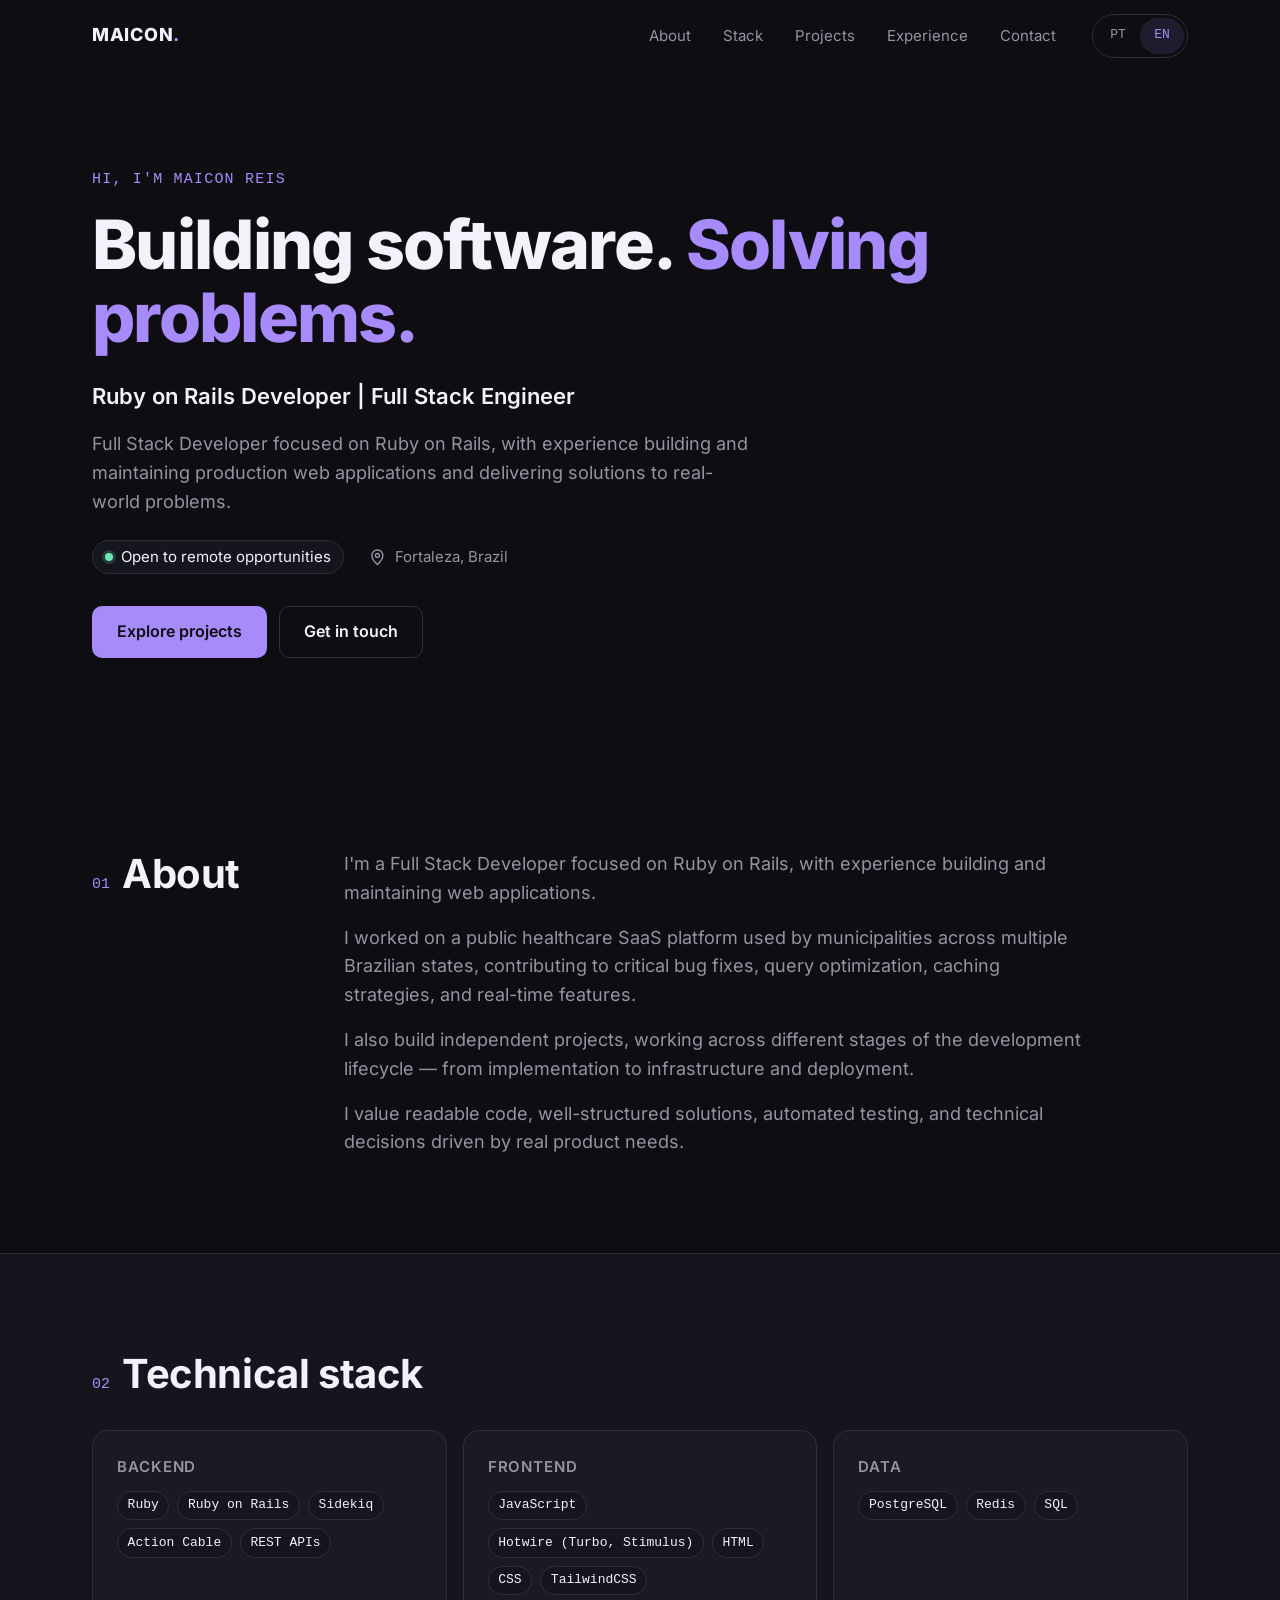
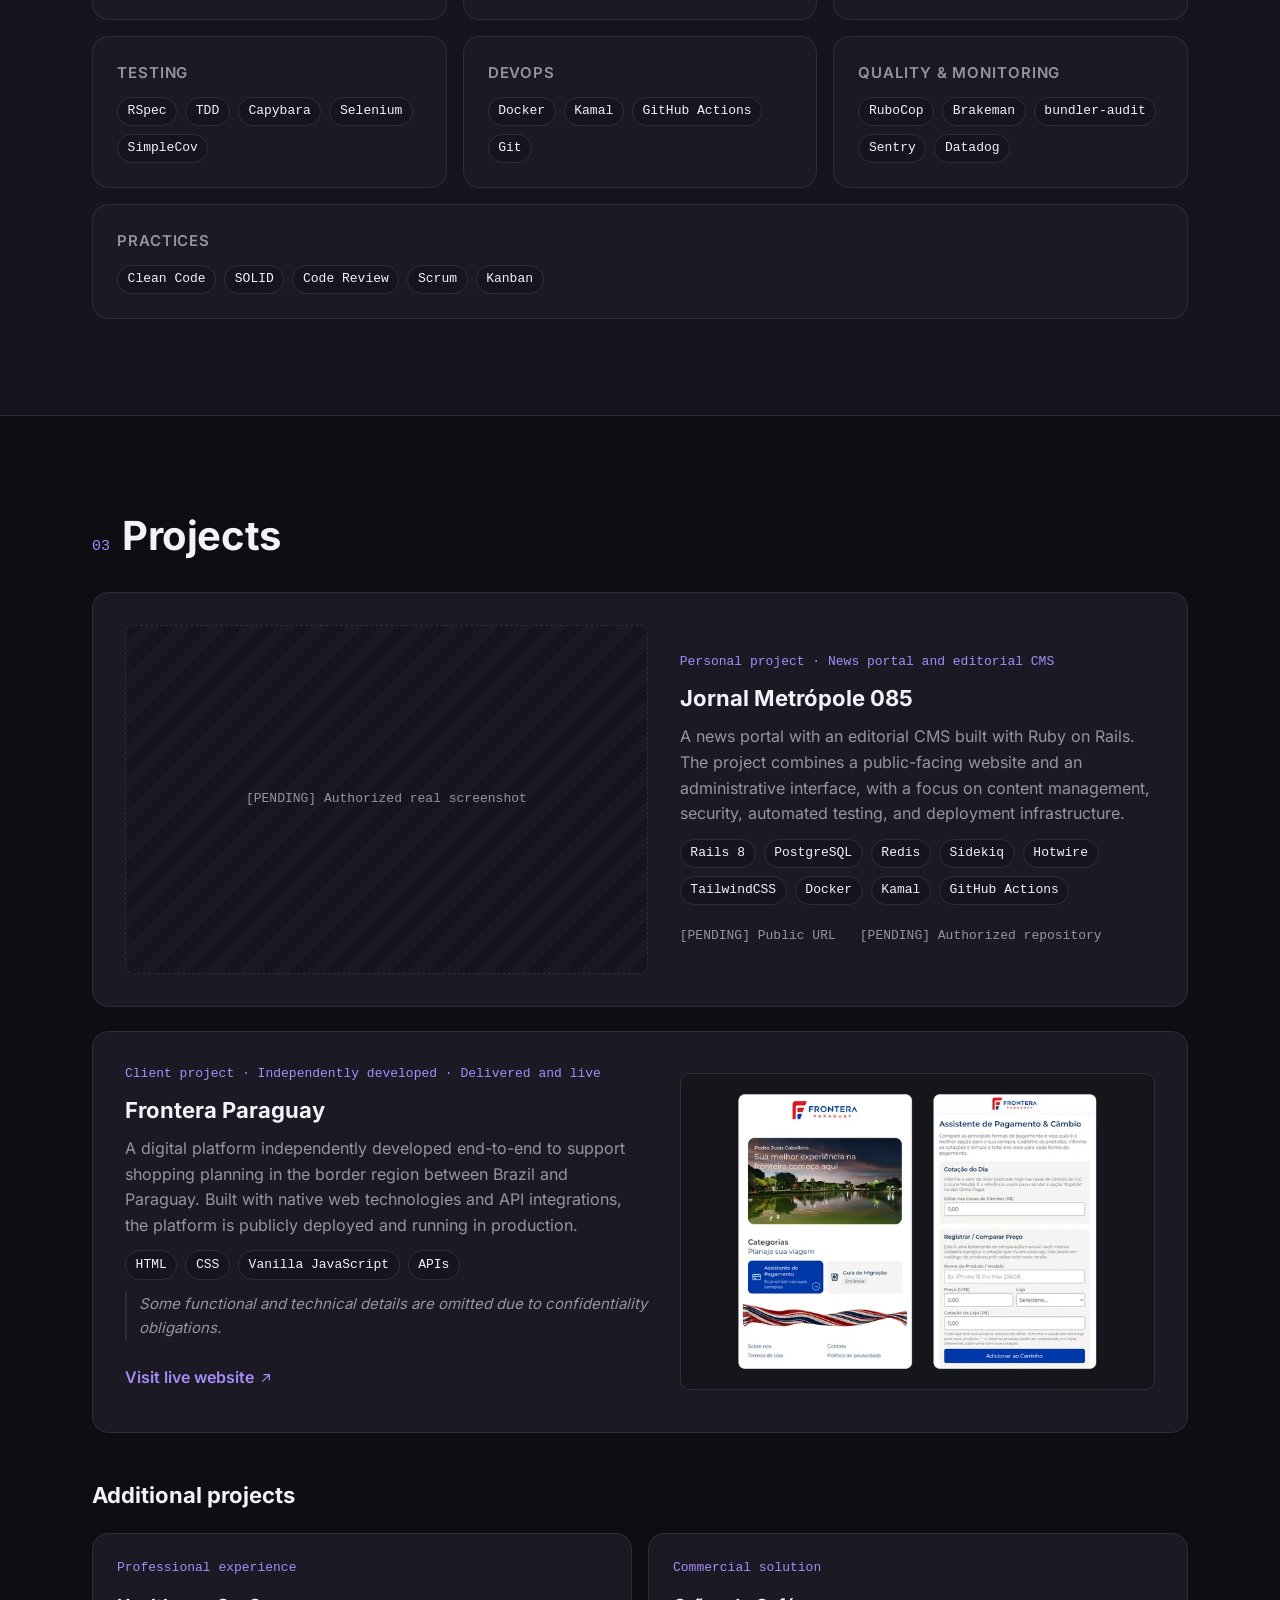
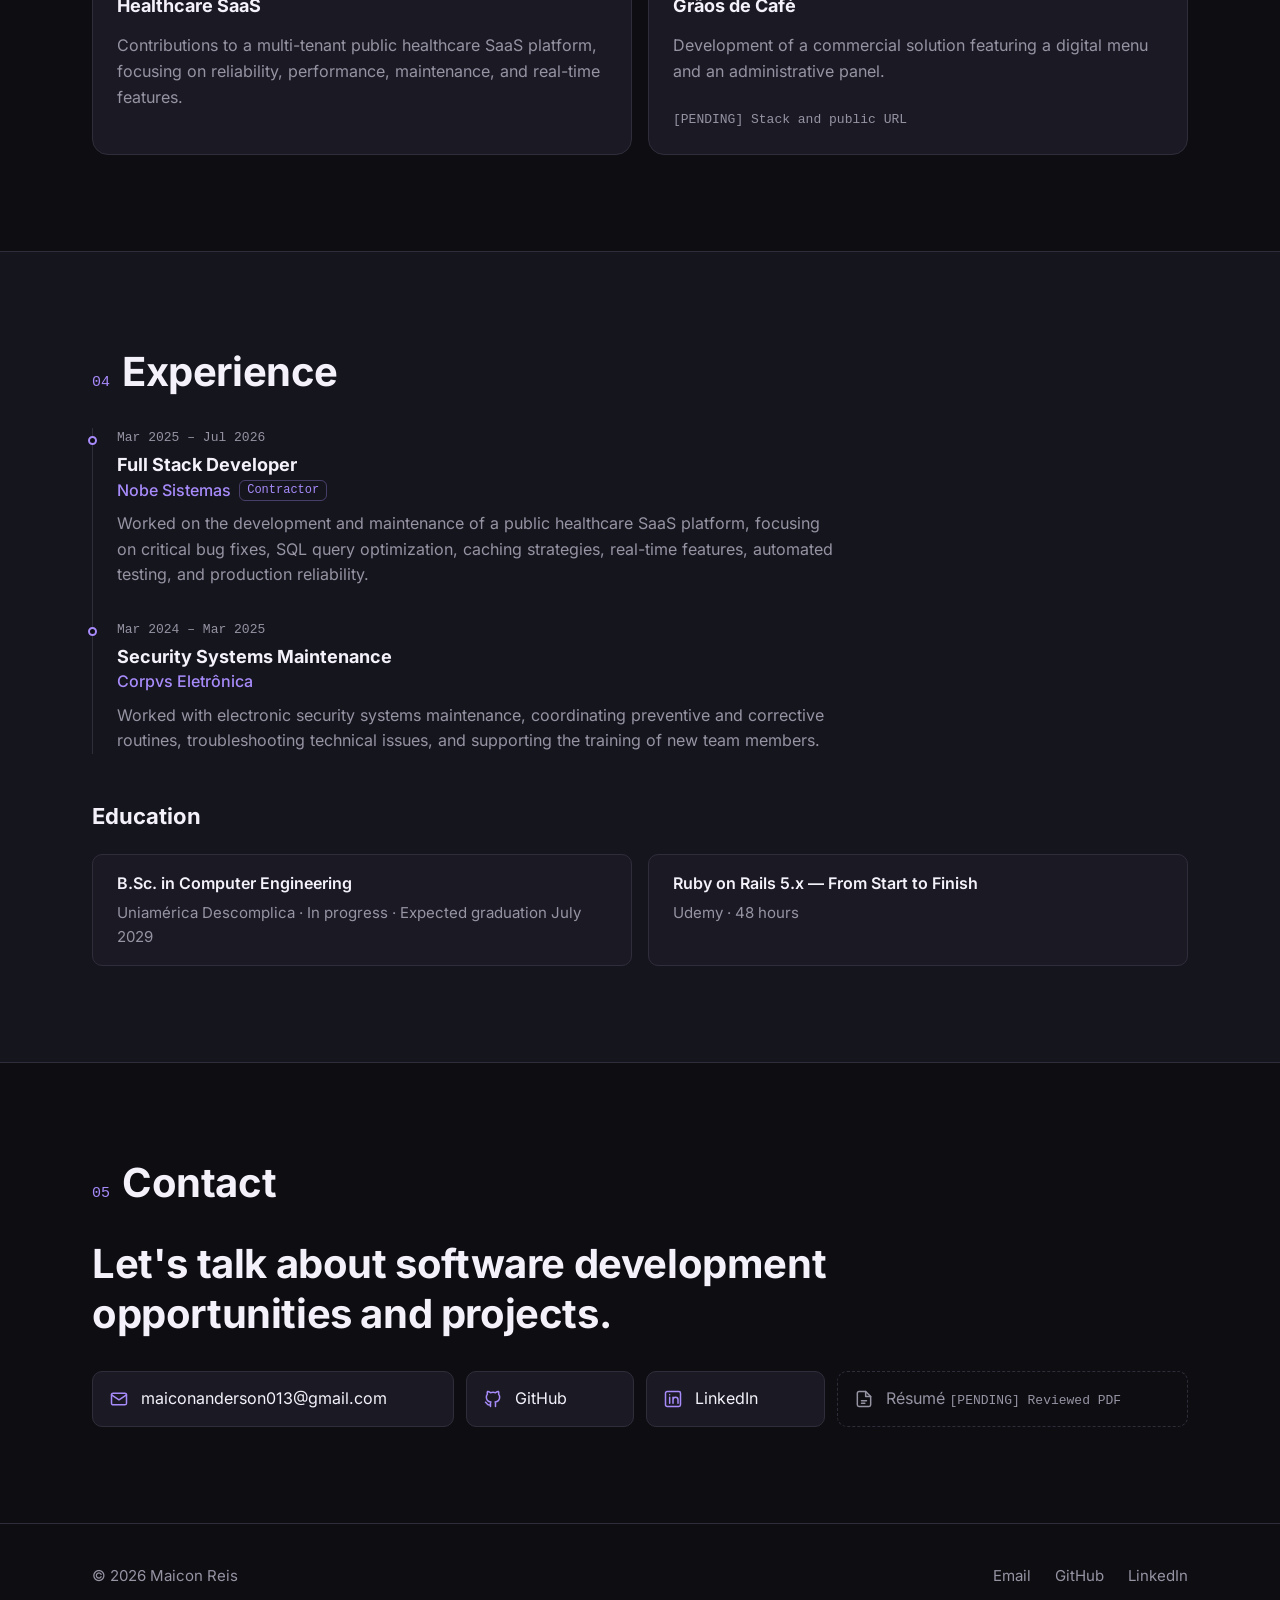
==== commit 7f1db6ee: "Fase C: capturas autorizadas do Frontera Paraguay - Composição das capturas da área pública (página " ====
--- a/index.html
+++ b/index.html
@@ -198,9 +198,14 @@
 
           <!-- Frontera Paraguay -->
           <article class="project-card project-card--featured" aria-labelledby="proj-frontera">
-            <div class="media-placeholder" role="img" aria-label="Espaço reservado: captura de tela pendente" data-i18n-attr="aria-label:a11y.mediaPending">
-              <span class="media-placeholder__label" aria-hidden="true" data-i18n="projects.pendingPublicShot">[PENDENTE] Captura de área pública autorizada</span>
-            </div>
+            <figure class="project-card__media">
+              <img src="assets/images/projects/frontera-720.webp"
+                   srcset="assets/images/projects/frontera-720.webp 720w, assets/images/projects/frontera-1440.webp 1440w"
+                   sizes="(min-width: 1160px) 524px, (min-width: 900px) 46vw, calc(100vw - 80px)"
+                   width="1440" height="960" loading="lazy" decoding="async"
+                   alt="Capturas da área pública do Frontera Paraguay: página inicial e Assistente de Pagamento &amp; Câmbio."
+                   data-i18n-attr="alt:frontera.imageAlt">
+            </figure>
             <div class="project-card__body">
               <p class="project-card__category" data-i18n="frontera.category">Projeto para cliente · Desenvolvimento independente · Entregue e publicado</p>
               <h3 class="project-card__title" id="proj-frontera">Frontera Paraguay</h3>
--- a/css/components.css
+++ b/css/components.css
@@ -164,7 +164,7 @@
 .media-placeholder {
   display: grid;
   place-items: center;
-  aspect-ratio: 16 / 9;
+  aspect-ratio: 3 / 2; /* mesma proporção das imagens de projeto */
   padding: var(--space-4);
   border: 1px dashed var(--color-border);
   border-radius: var(--radius-md);
@@ -178,6 +178,20 @@
   text-align: center;
 }
 
+/* Imagem real de projeto (capturas autorizadas, proporção 3:2) */
+.project-card__media {
+  margin: 0;
+  overflow: hidden;
+  border: 1px solid var(--color-border);
+  border-radius: var(--radius-md);
+  background: var(--color-surface);
+}
+
+.project-card__media img {
+  width: 100%;
+  height: auto;
+}
+
 .media-placeholder__label {
   font-family: var(--font-mono);
   font-size: var(--fs-xs);
--- a/css/responsive.css
+++ b/css/responsive.css
@@ -107,7 +107,8 @@
     padding: var(--space-6);
   }
 
-  .project-card--featured:nth-child(even) .media-placeholder {
+  .project-card--featured:nth-child(even) .media-placeholder,
+  .project-card--featured:nth-child(even) .project-card__media {
     order: 2;
   }
 
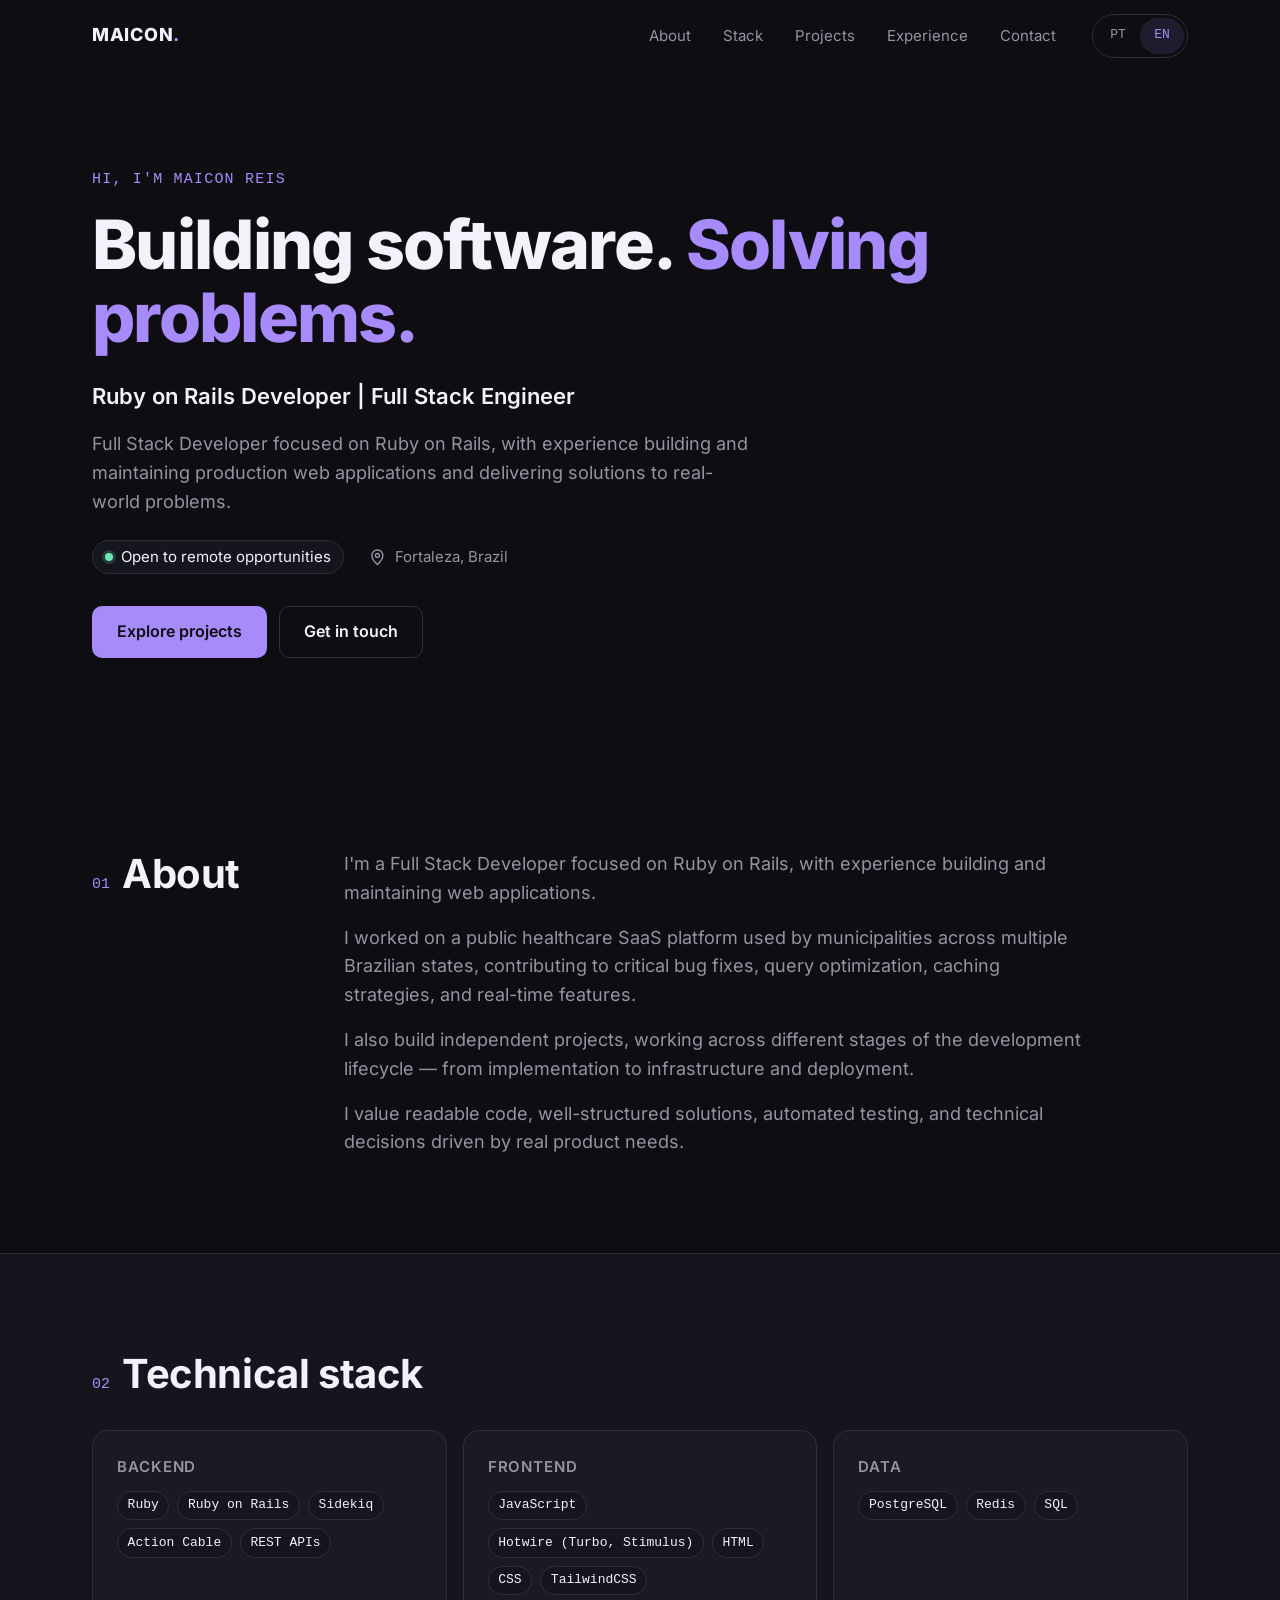
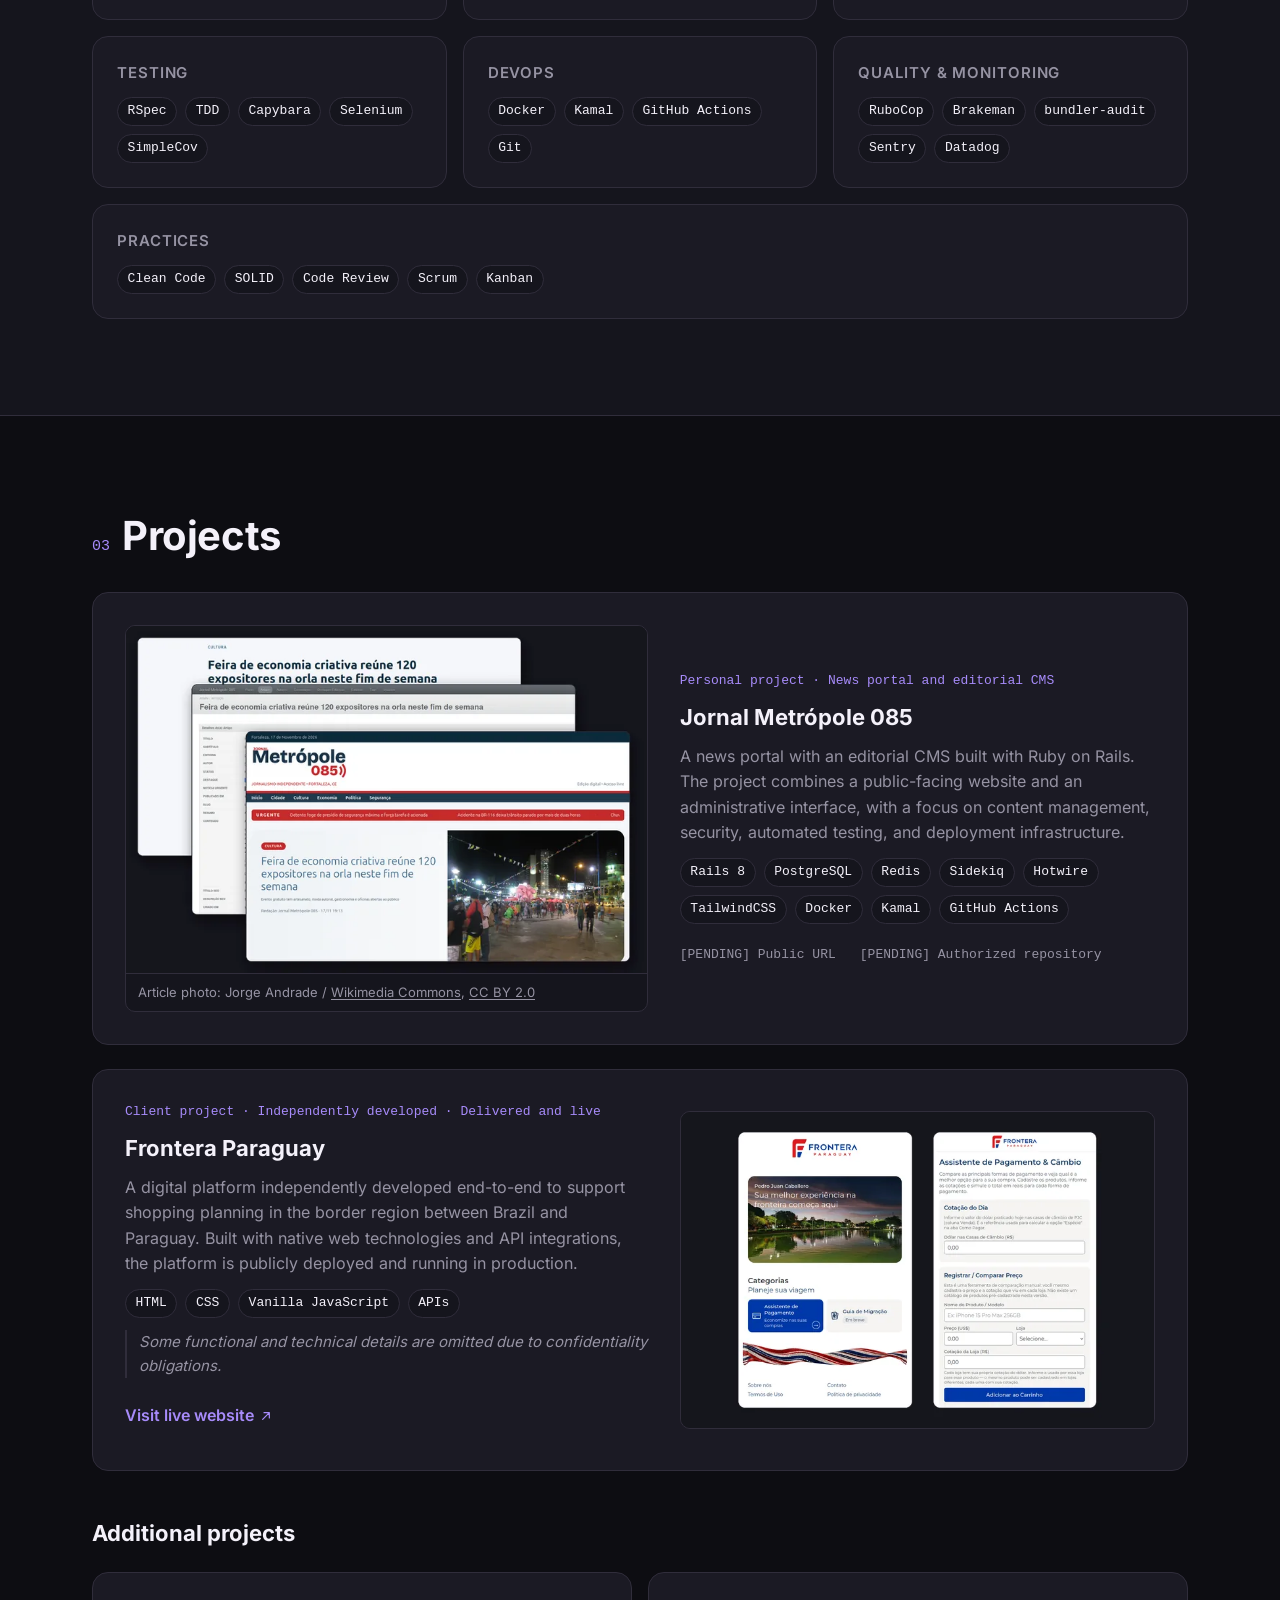
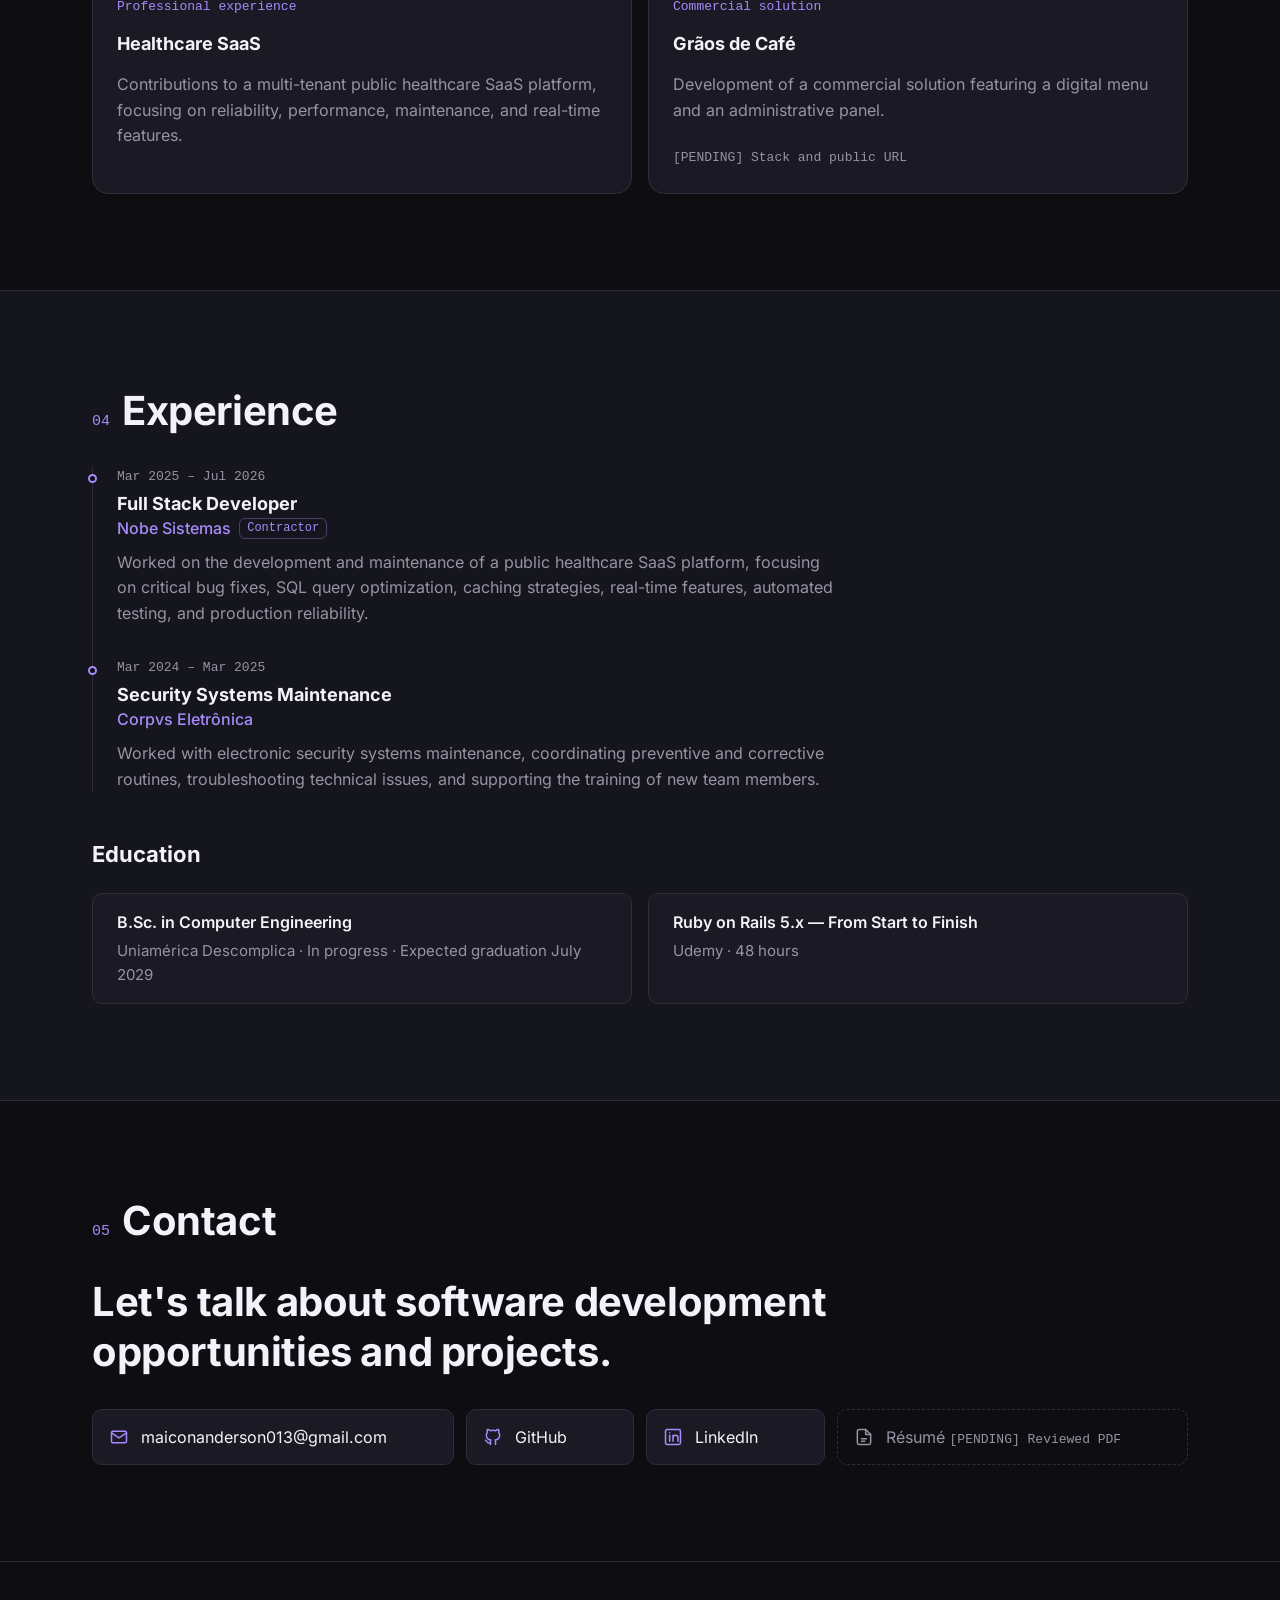
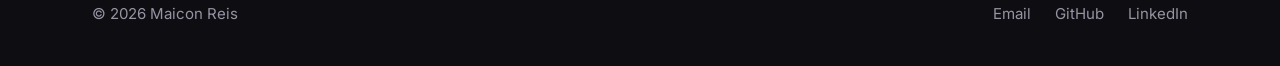
==== commit 85a086fd: "Fase C: capturas do Jornal Metrópole 085 - Composição de capturas (home, painel administrativo e art" ====
--- a/index.html
+++ b/index.html
@@ -179,9 +179,19 @@
         <div class="projects-featured">
           <!-- Jornal Metrópole 085 -->
           <article class="project-card project-card--featured" aria-labelledby="proj-metropole">
-            <div class="media-placeholder" role="img" aria-label="Espaço reservado: captura de tela pendente" data-i18n-attr="aria-label:a11y.mediaPending">
-              <span class="media-placeholder__label" aria-hidden="true" data-i18n="projects.pendingShot">[PENDENTE] Captura real autorizada</span>
-            </div>
+            <figure class="project-card__media">
+              <img src="assets/images/projects/metropole-720.webp"
+                   srcset="assets/images/projects/metropole-720.webp 720w, assets/images/projects/metropole-1440.webp 1440w"
+                   sizes="(min-width: 1160px) 524px, (min-width: 900px) 46vw, calc(100vw - 80px)"
+                   width="1440" height="960" loading="lazy" decoding="async"
+                   alt="Capturas do Jornal Metrópole 085: página inicial com matéria em destaque, painel administrativo e página do artigo."
+                   data-i18n-attr="alt:metropole.imageAlt">
+              <figcaption class="project-card__credit">
+                <span data-i18n="metropole.photoCredit">Foto da matéria:</span> Jorge Andrade /
+                <a href="https://commons.wikimedia.org/wiki/File:Feira_da_Beira_Mar.jpg" target="_blank" rel="noopener noreferrer">Wikimedia Commons<span class="visually-hidden" data-i18n="a11y.newTab"> (abre em nova aba)</span></a>,
+                <a href="https://creativecommons.org/licenses/by/2.0/" target="_blank" rel="noopener noreferrer">CC BY 2.0<span class="visually-hidden" data-i18n="a11y.newTab"> (abre em nova aba)</span></a>
+              </figcaption>
+            </figure>
             <div class="project-card__body">
               <p class="project-card__category" data-i18n="metropole.category">Projeto próprio · Portal de notícias e CMS editorial</p>
               <h3 class="project-card__title" id="proj-metropole">Jornal Metrópole 085</h3>
--- a/css/variables.css
+++ b/css/variables.css
@@ -27,7 +27,6 @@
   --color-success-ring: rgba(110, 231, 183, 0.18);
   --color-accent-hover: #B9A2FB;
   --color-header-bg: rgba(13, 13, 18, 0.88); /* --color-bg com transparência */
-  --color-placeholder-stripe: rgba(255, 255, 255, 0.015);
 
   /* Tipografia — Inter auto-hospedada; demais nomes são fallback local */
   --font-sans: "Inter", ui-sans-serif, system-ui, -apple-system, "Segoe UI", Roboto, "Helvetica Neue", Arial, sans-serif;
--- a/css/components.css
+++ b/css/components.css
@@ -161,23 +161,6 @@
   color: var(--color-muted);
 }
 
-.media-placeholder {
-  display: grid;
-  place-items: center;
-  aspect-ratio: 3 / 2; /* mesma proporção das imagens de projeto */
-  padding: var(--space-4);
-  border: 1px dashed var(--color-border);
-  border-radius: var(--radius-md);
-  background:
-    repeating-linear-gradient(
-      135deg,
-      transparent 0 12px,
-      var(--color-placeholder-stripe) 12px 24px
-    ),
-    var(--color-surface);
-  text-align: center;
-}
-
 /* Imagem real de projeto (capturas autorizadas, proporção 3:2) */
 .project-card__media {
   margin: 0;
@@ -192,10 +175,20 @@
   height: auto;
 }
 
-.media-placeholder__label {
-  font-family: var(--font-mono);
+.project-card__credit {
+  padding: var(--space-2) var(--space-3);
+  border-top: 1px solid var(--color-border);
   font-size: var(--fs-xs);
   color: var(--color-muted);
+}
+
+.project-card__credit a {
+  color: var(--color-muted);
+  text-underline-offset: 2px;
+}
+
+.project-card__credit a:hover {
+  color: var(--color-text);
 }
 
 /* ---------- Links ---------- */
--- a/css/responsive.css
+++ b/css/responsive.css
@@ -107,7 +107,6 @@
     padding: var(--space-6);
   }
 
-  .project-card--featured:nth-child(even) .media-placeholder,
   .project-card--featured:nth-child(even) .project-card__media {
     order: 2;
   }
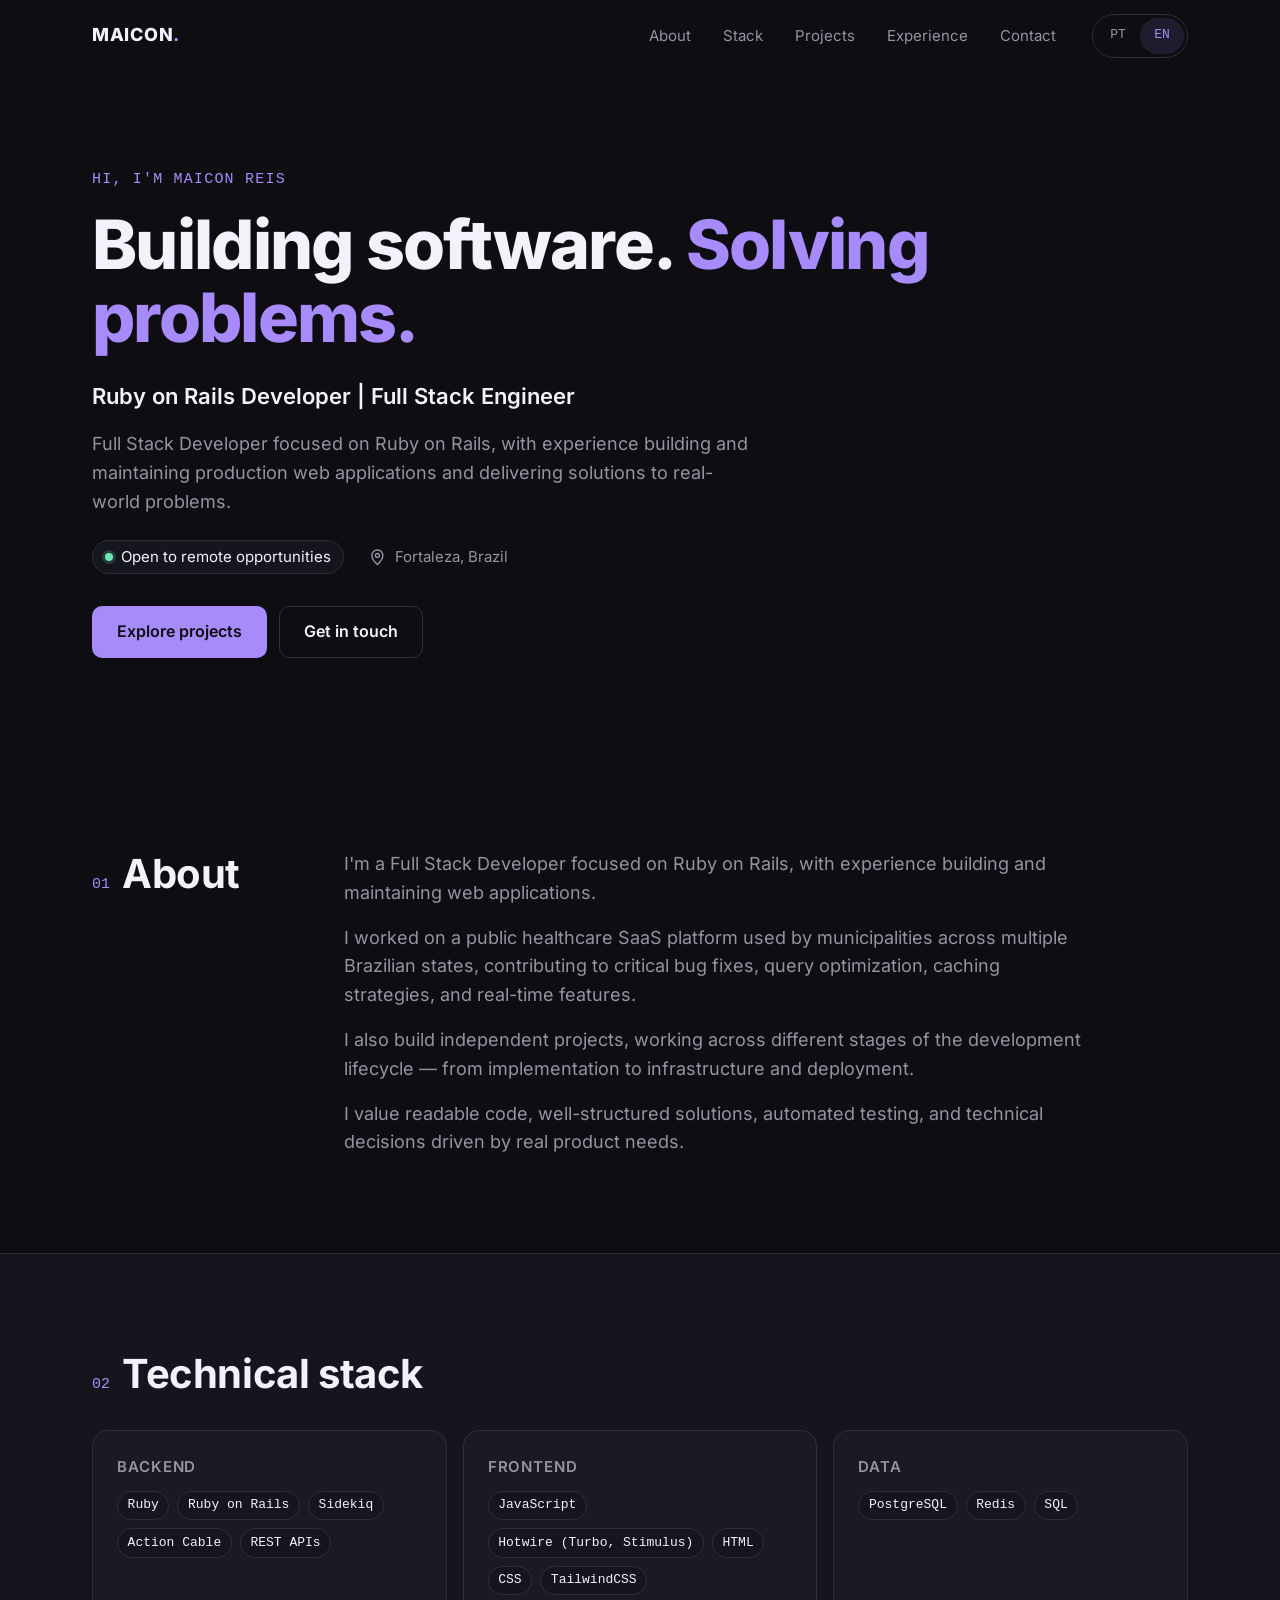
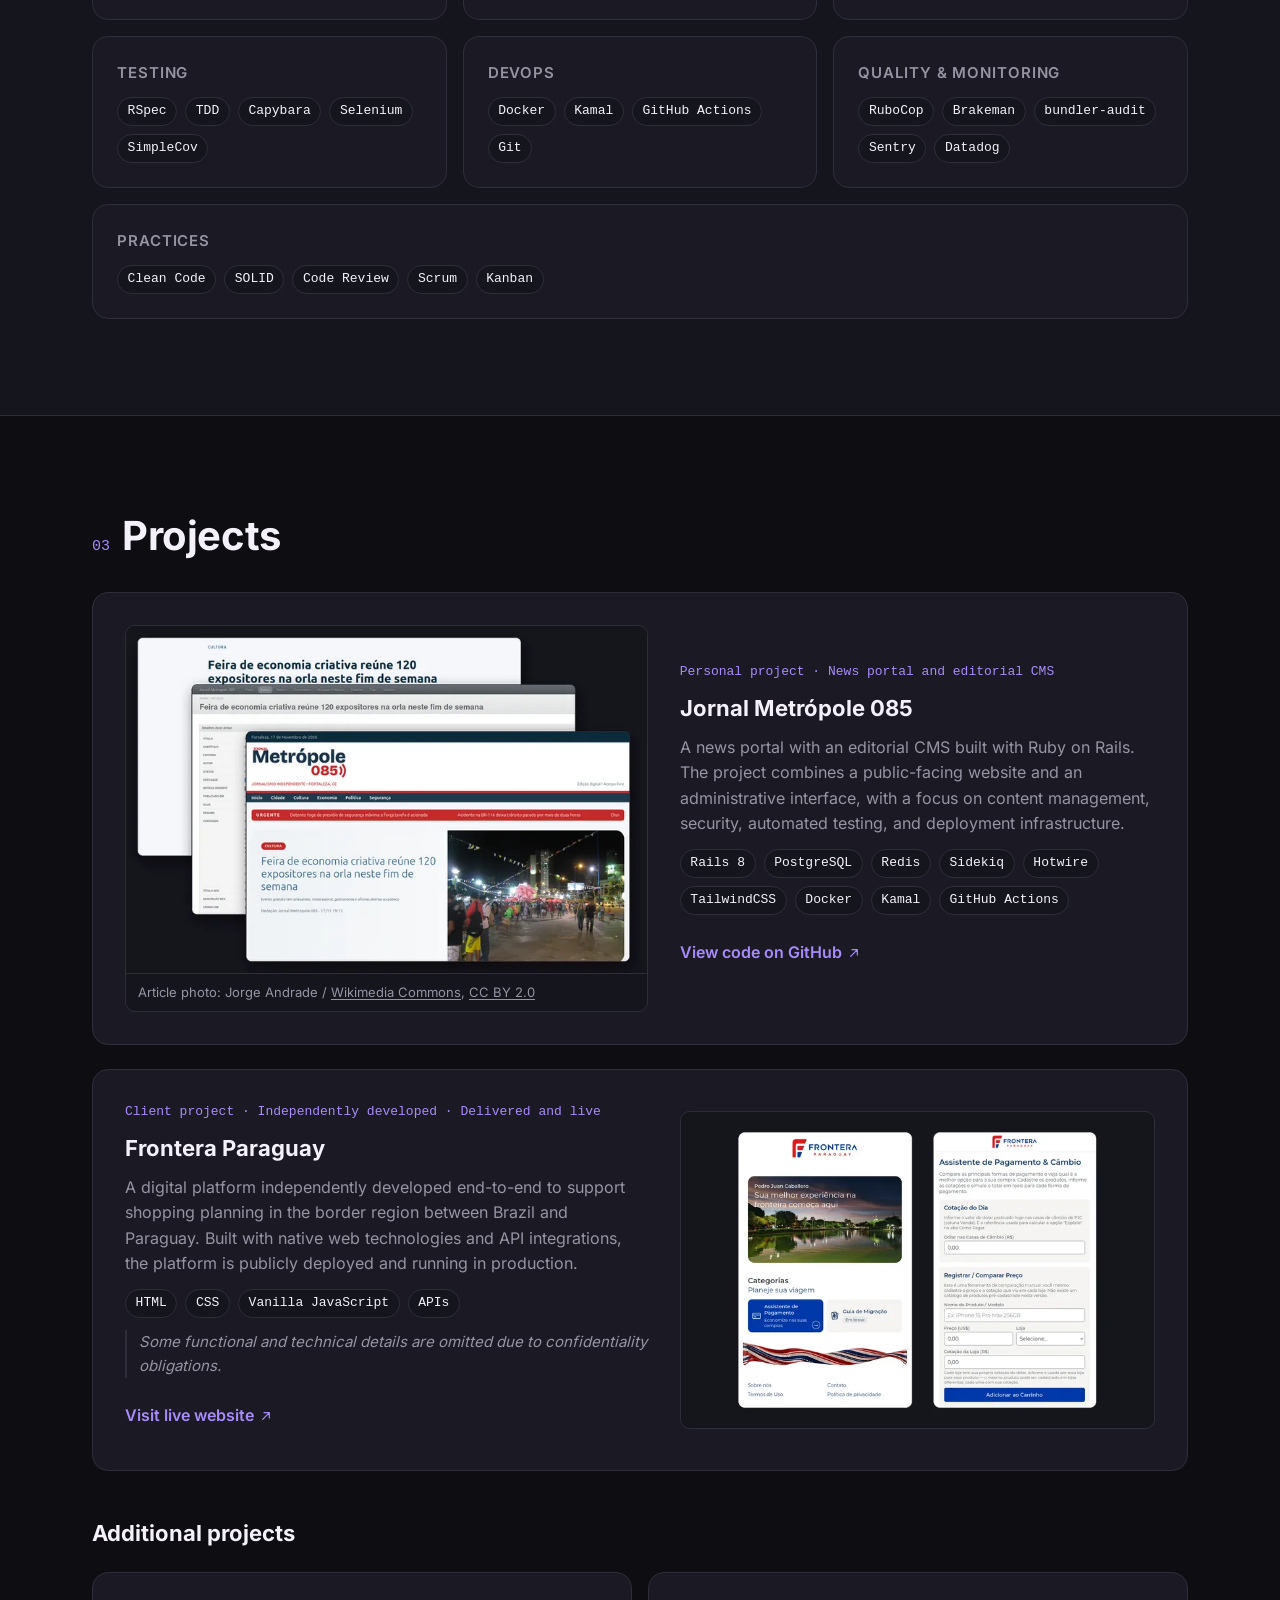
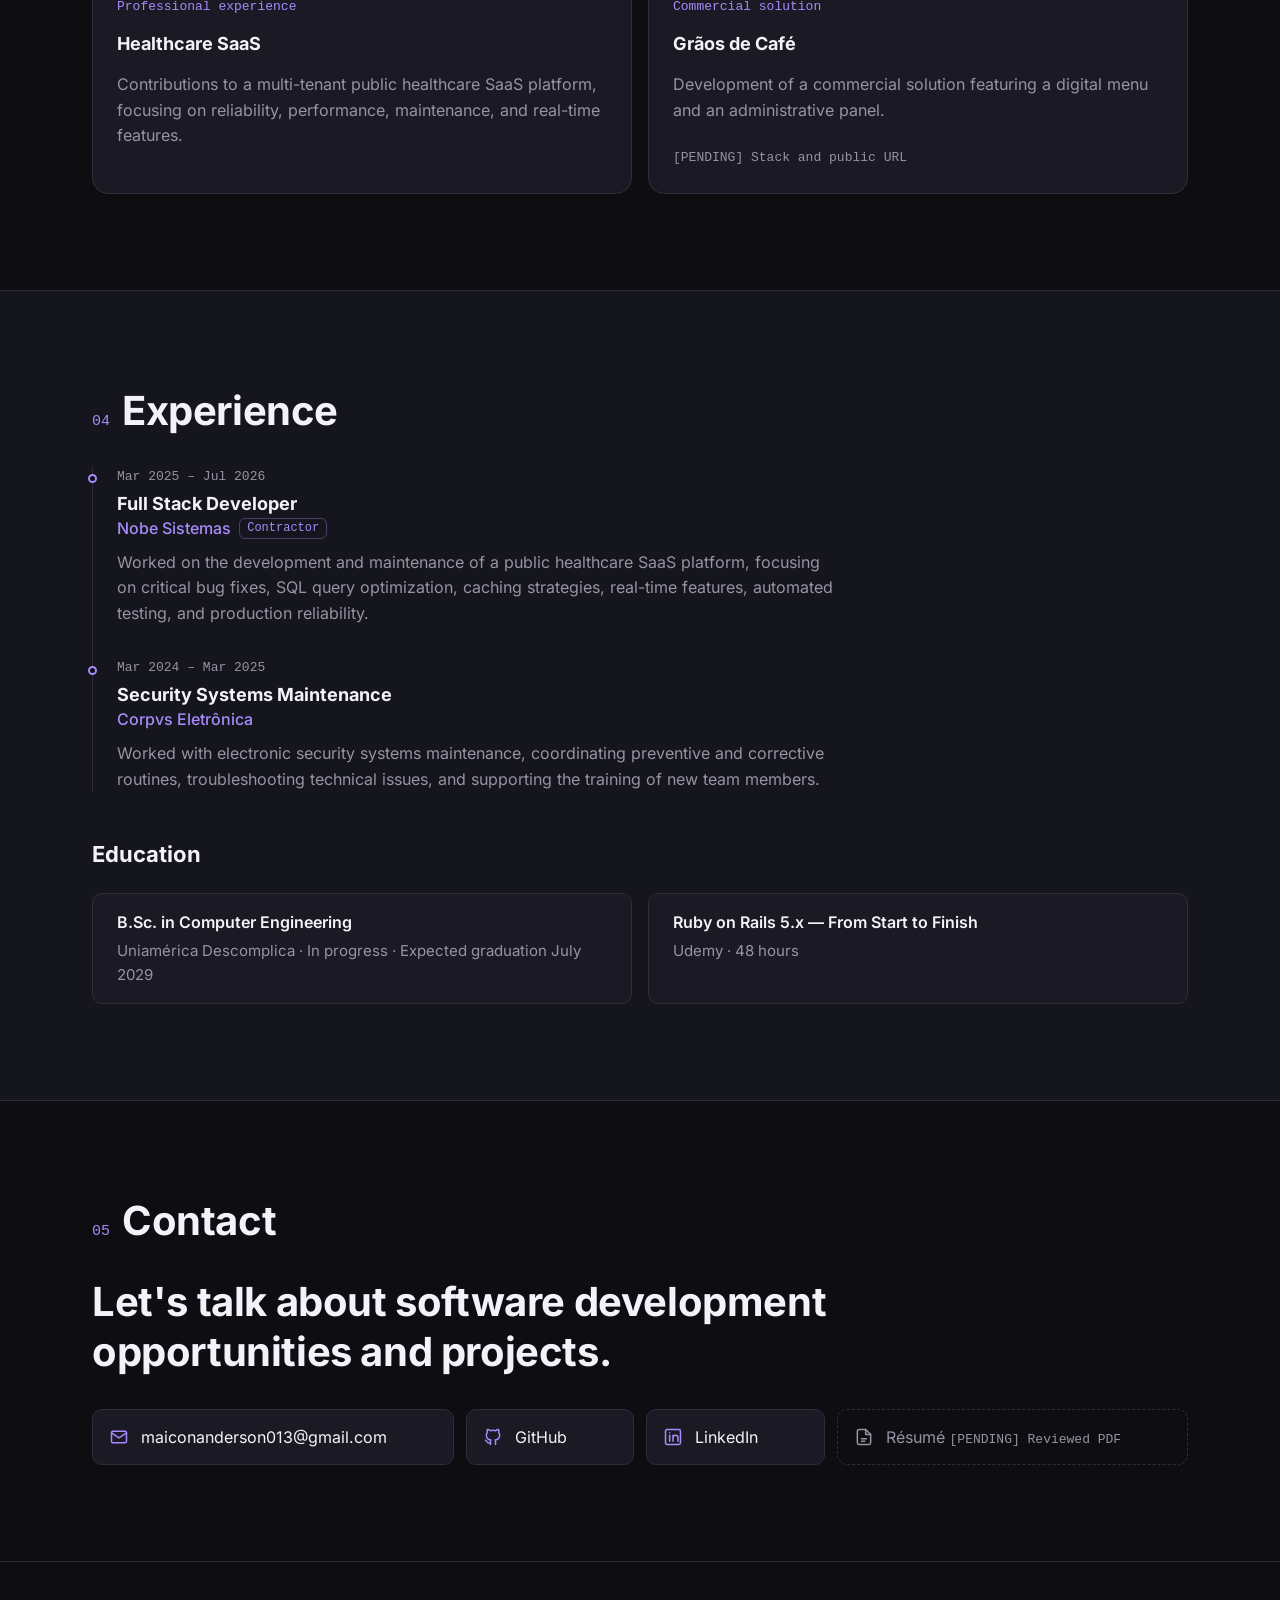
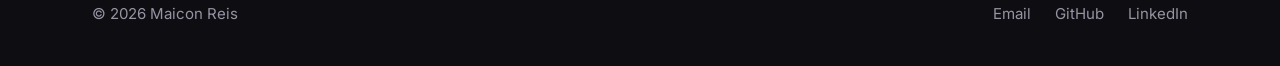
==== commit aee25714: "Metrópole: link para o repositório público no GitHub Substitui os marcadores pendentes de URL e repo" ====
--- a/index.html
+++ b/index.html
@@ -200,8 +200,12 @@
                 <li class="tag">Rails 8</li><li class="tag">PostgreSQL</li><li class="tag">Redis</li><li class="tag">Sidekiq</li><li class="tag">Hotwire</li><li class="tag">TailwindCSS</li><li class="tag">Docker</li><li class="tag">Kamal</li><li class="tag">GitHub Actions</li>
               </ul>
               <ul class="project-card__links">
-                <li><span class="pending" data-i18n="projects.pendingUrl">[PENDENTE] URL pública</span></li>
-                <li><span class="pending" data-i18n="projects.pendingRepo">[PENDENTE] Repositório autorizado</span></li>
+                <li>
+                  <a class="link-arrow" href="https://github.com/maiconandersonreis/metropole_jornal" target="_blank" rel="noopener noreferrer">
+                    <span data-i18n="metropole.repoLink">Ver código no GitHub</span><span class="visually-hidden" data-i18n="a11y.newTab"> (abre em nova aba)</span>
+                    <svg class="icon icon--sm" aria-hidden="true" viewBox="0 0 24 24"><path d="M7 17 17 7M9 7h8v8"/></svg>
+                  </a>
+                </li>
               </ul>
             </div>
           </article>
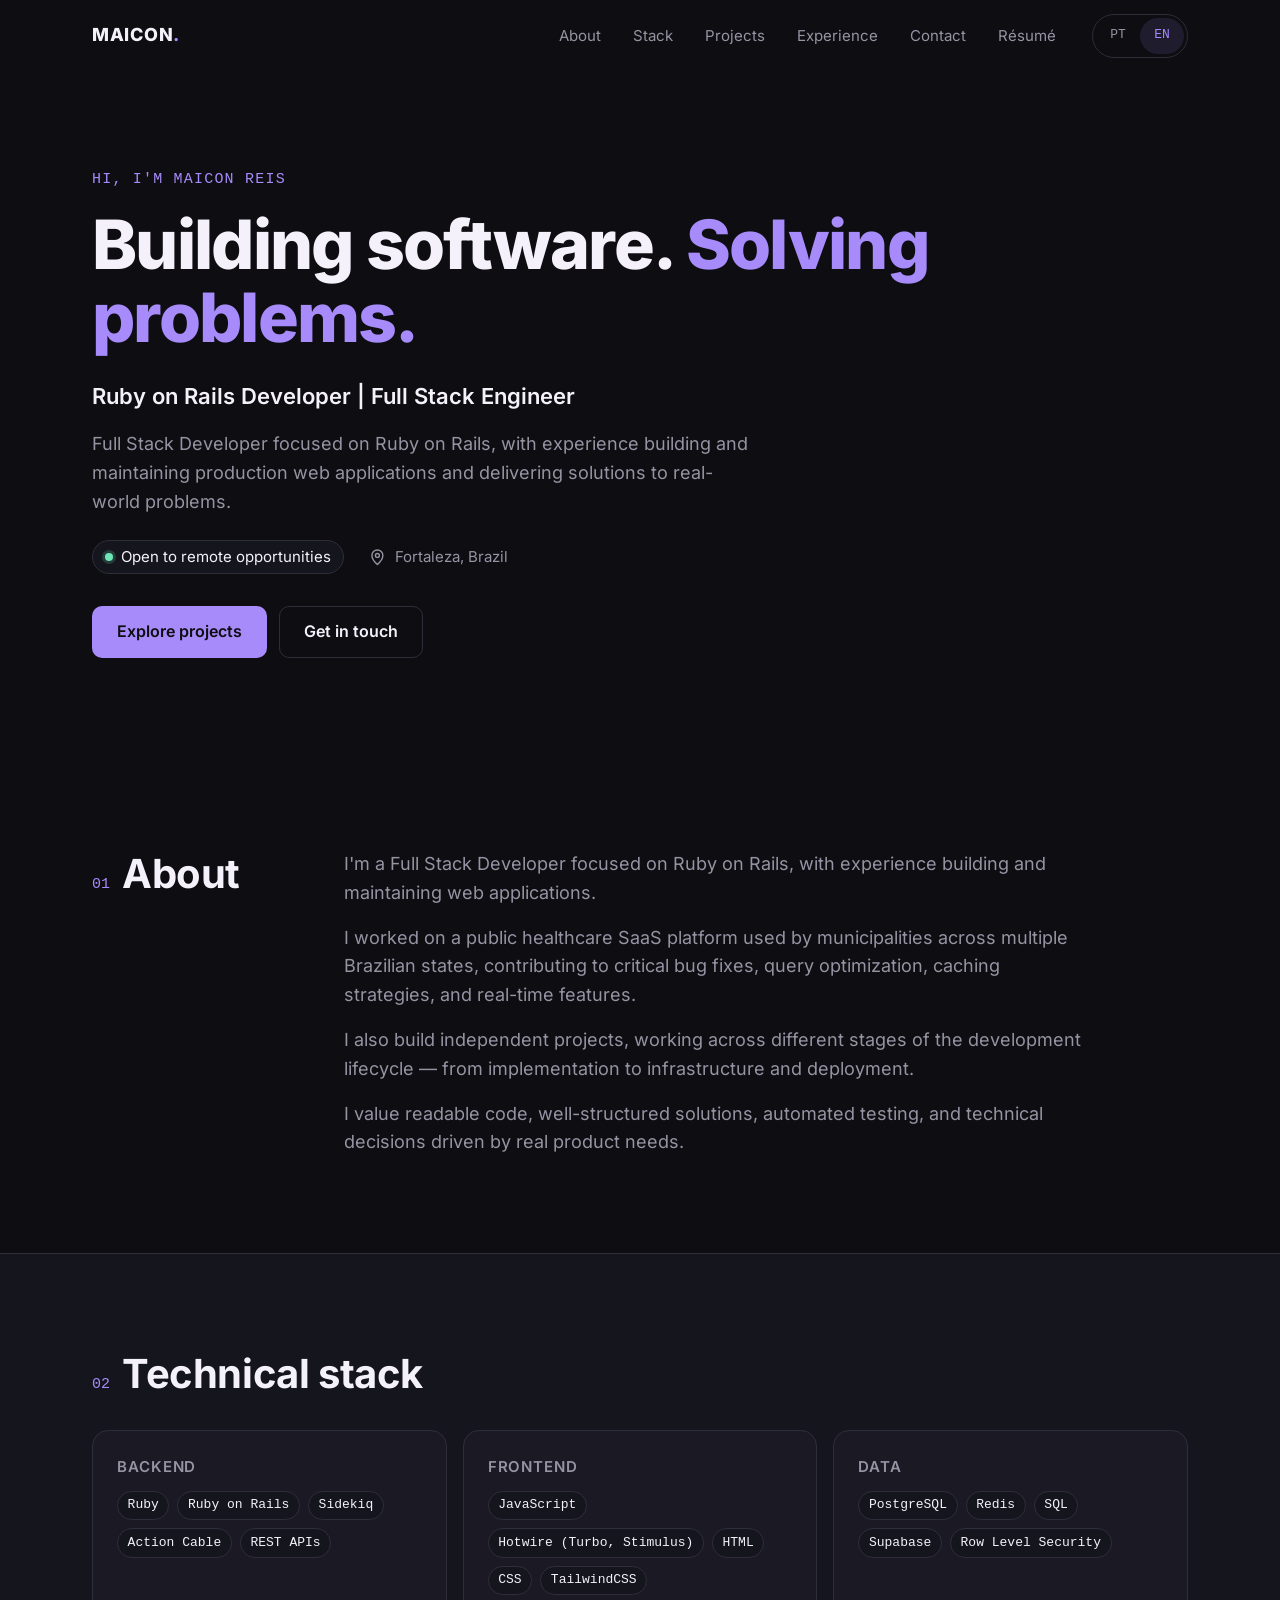
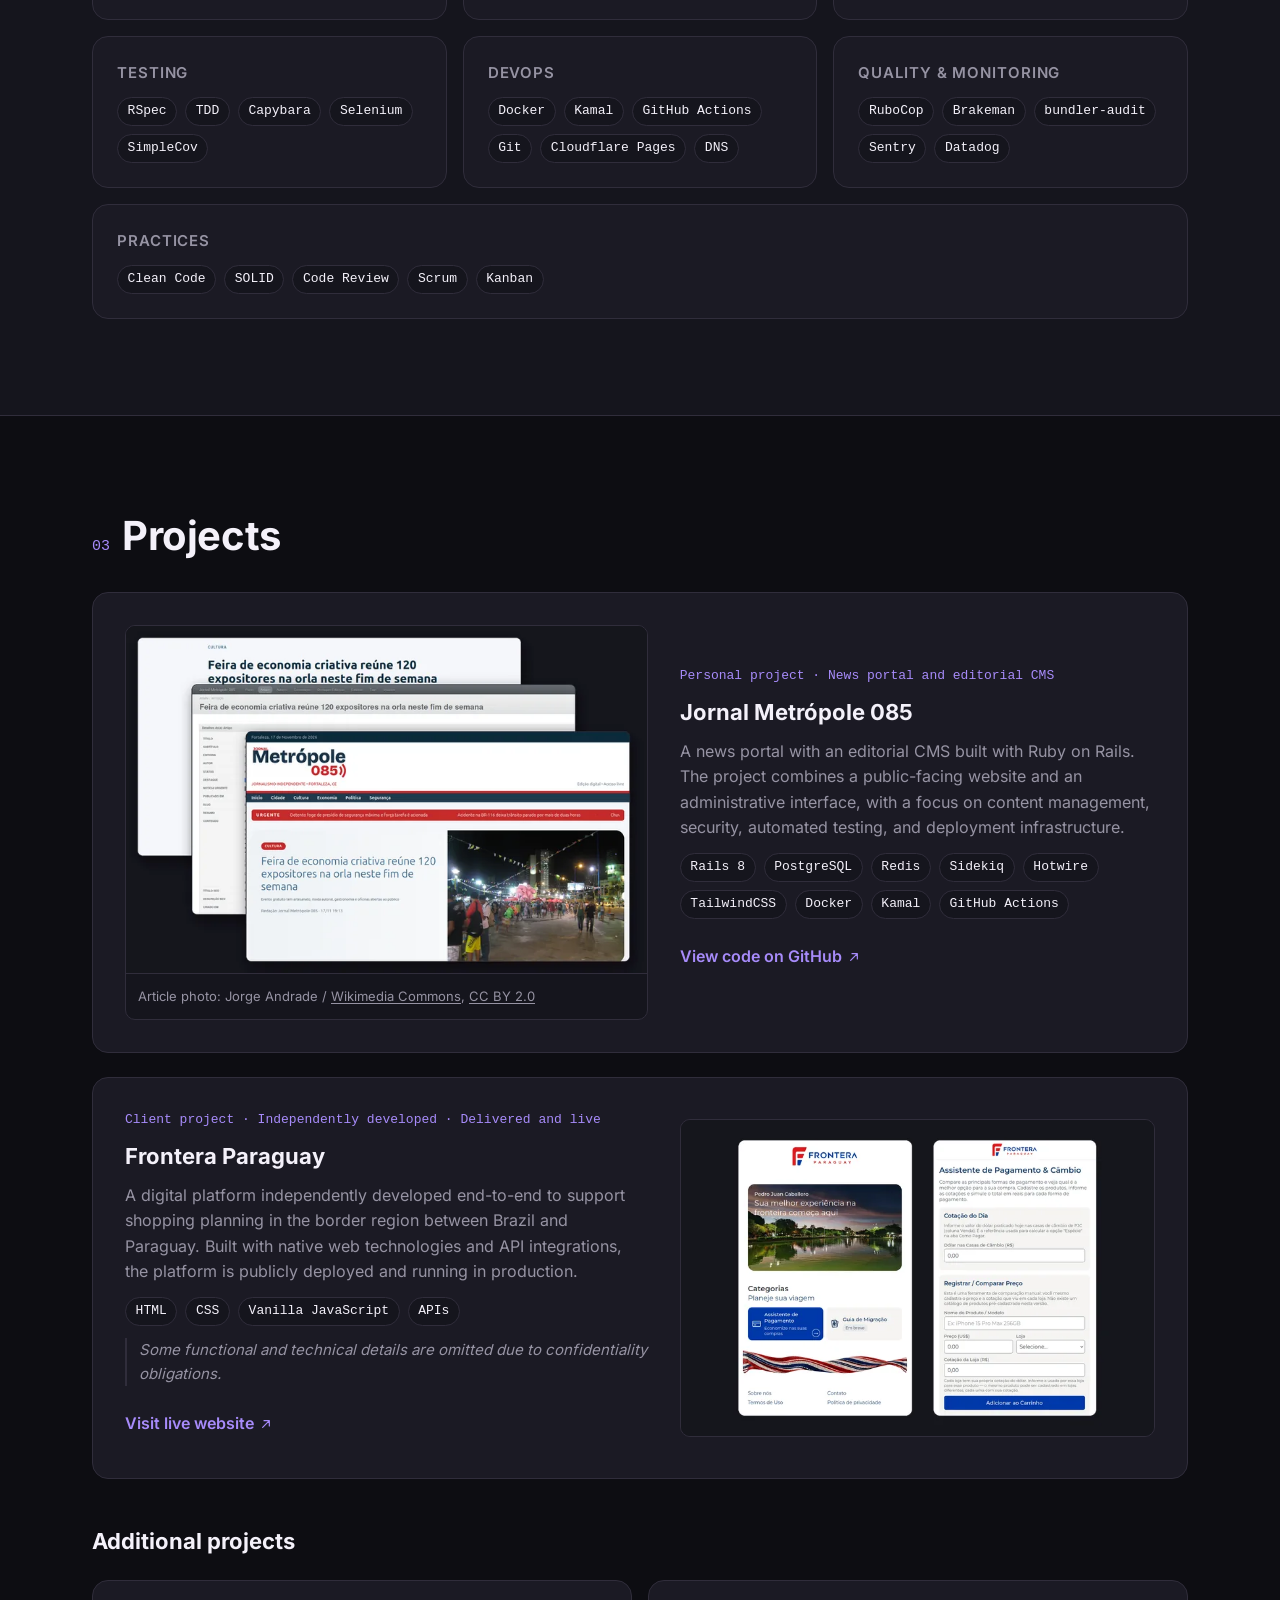
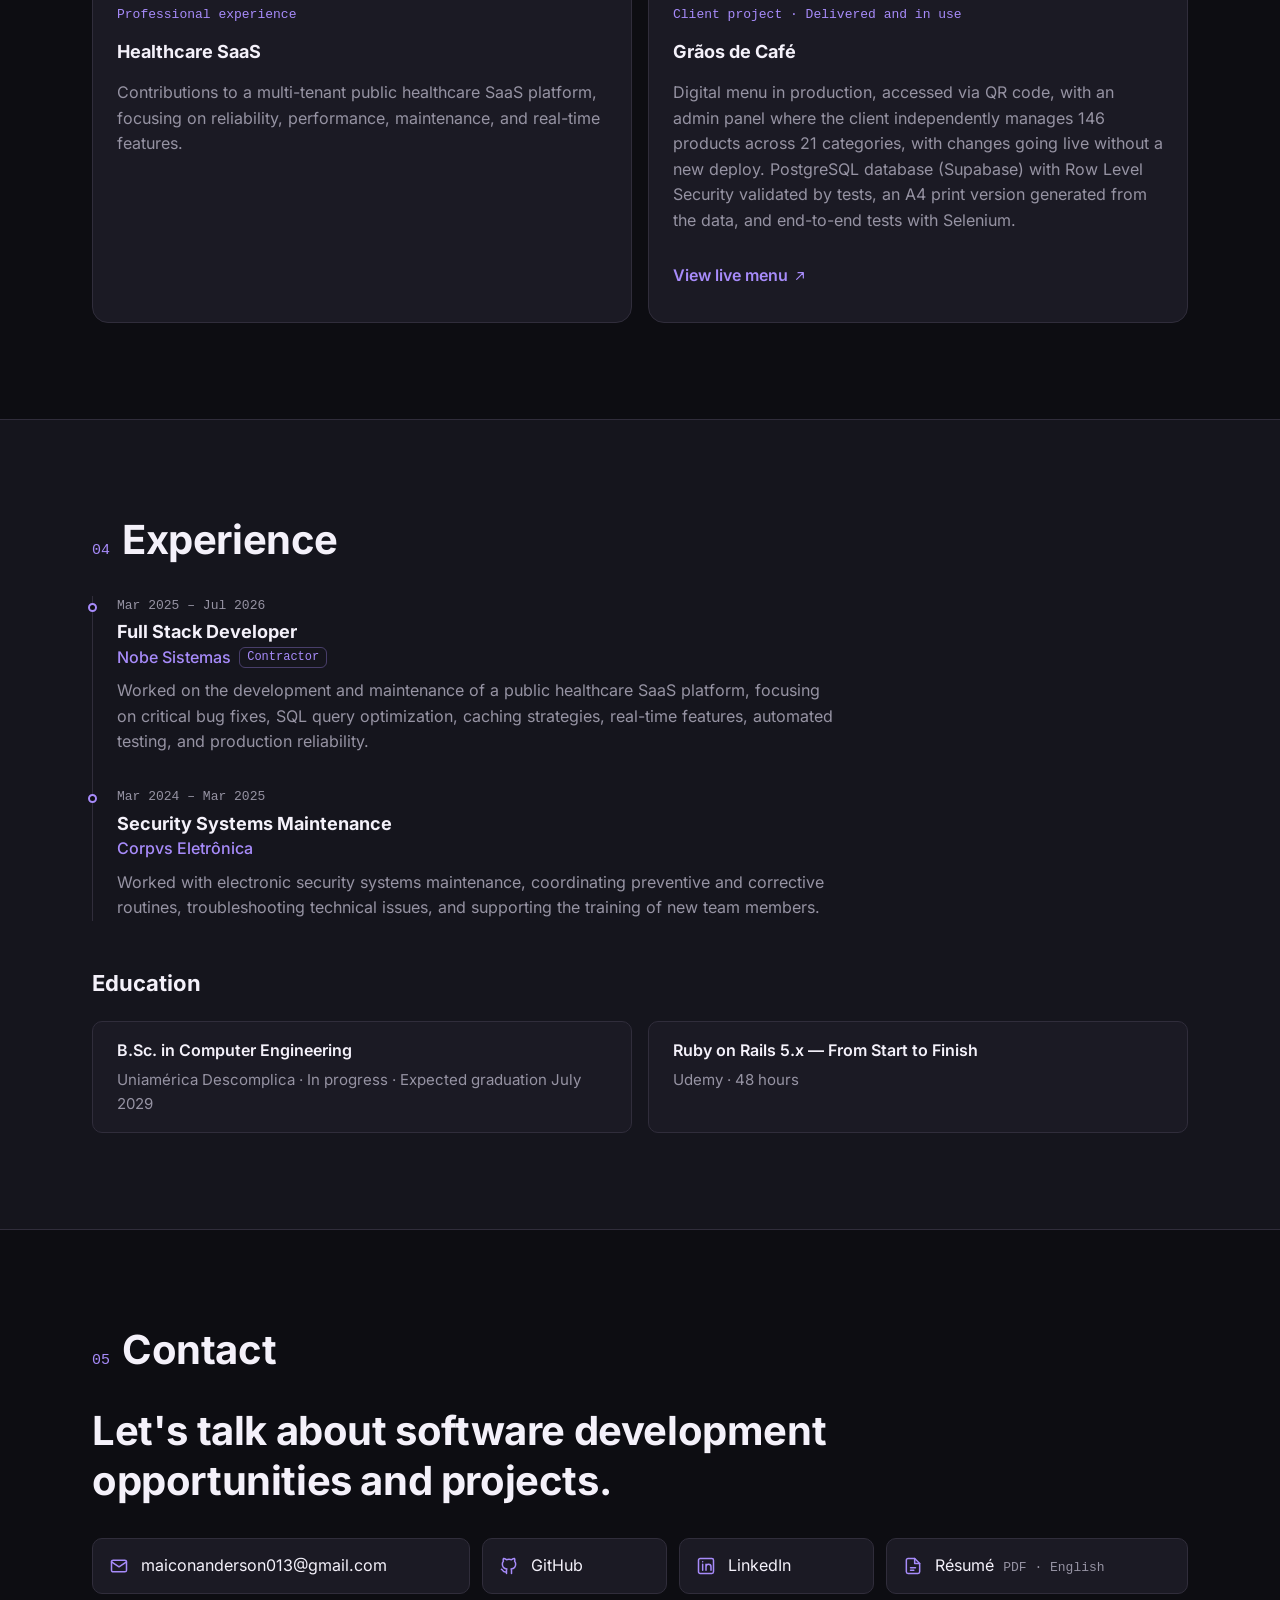
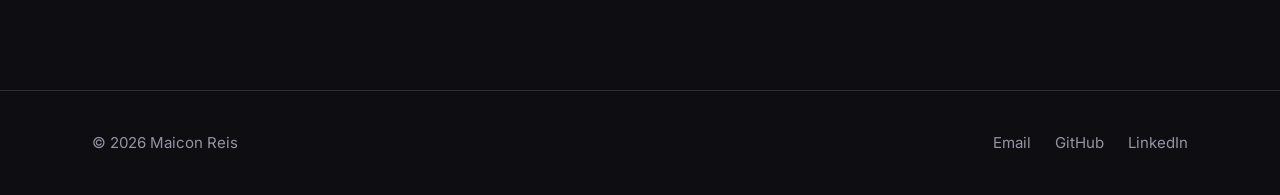
==== commit 67c97090: "Fase C: currículos PT/EN e conclusão da fase - PDFs do currículo (layout Clássico) em assets/cv, com" ====
--- a/index.html
+++ b/index.html
@@ -63,6 +63,7 @@
           <li><a href="#projetos" data-i18n="nav.projects">Projetos</a></li>
           <li><a href="#experiencia" data-i18n="nav.experience">Experiência</a></li>
           <li><a href="#contato" data-i18n="nav.contact">Contato</a></li>
+          <li><a href="assets/cv/Maicon_Reis_CV_PT.pdf" download data-i18n="nav.resume" data-i18n-attr="href:contact.resumeHref">Currículo</a></li>
         </ul>
 
         <div class="lang-switch" role="group" aria-label="Idioma" data-i18n-attr="aria-label:a11y.langGroup">
@@ -137,7 +138,7 @@
           <article class="stack-group">
             <h3 class="stack-group__title" data-i18n="stack.data">Dados</h3>
             <ul class="tag-list">
-              <li class="tag">PostgreSQL</li><li class="tag">Redis</li><li class="tag">SQL</li>
+              <li class="tag">PostgreSQL</li><li class="tag">Redis</li><li class="tag">SQL</li><li class="tag">Supabase</li><li class="tag">Row Level Security</li>
             </ul>
           </article>
           <article class="stack-group">
@@ -149,7 +150,7 @@
           <article class="stack-group">
             <h3 class="stack-group__title" data-i18n="stack.devops">DevOps</h3>
             <ul class="tag-list">
-              <li class="tag">Docker</li><li class="tag">Kamal</li><li class="tag">GitHub Actions</li><li class="tag">Git</li>
+              <li class="tag">Docker</li><li class="tag">Kamal</li><li class="tag">GitHub Actions</li><li class="tag">Git</li><li class="tag">Cloudflare Pages</li><li class="tag">DNS</li>
             </ul>
           </article>
           <article class="stack-group">
@@ -249,11 +250,16 @@
           </article>
 
           <article class="project-card project-card--compact" aria-labelledby="proj-graos">
-            <p class="project-card__category" data-i18n="graos.category">Solução comercial</p>
+            <p class="project-card__category" data-i18n="graos.category">Projeto para cliente · Entregue e em uso</p>
             <h4 class="project-card__title" id="proj-graos">Grãos de Café</h4>
-            <p class="project-card__summary" data-i18n="graos.summary">Desenvolvimento de uma solução comercial composta por cardápio digital e painel administrativo.</p>
+            <p class="project-card__summary" data-i18n="graos.summary">Cardápio digital em produção, acessado por QR Code, com painel administrativo em que a cliente gerencia sozinha 146 produtos em 21 categorias, com alterações no ar sem novo deploy. Banco PostgreSQL (Supabase) com Row Level Security validada por testes, versão de impressão A4 gerada a partir dos dados e testes end-to-end em Selenium.</p>
             <ul class="project-card__links">
-              <li><span class="pending" data-i18n="projects.pendingStackUrl">[PENDENTE] Stack e URL pública</span></li>
+              <li>
+                <a class="link-arrow" href="https://graosdecafe.umermo.com.br" target="_blank" rel="noopener noreferrer">
+                  <span data-i18n="graos.link">Ver cardápio publicado</span><span class="visually-hidden" data-i18n="a11y.newTab"> (abre em nova aba)</span>
+                  <svg class="icon icon--sm" aria-hidden="true" viewBox="0 0 24 24"><path d="M7 17 17 7M9 7h8v8"/></svg>
+                </a>
+              </li>
             </ul>
           </article>
         </div>
@@ -330,10 +336,11 @@
             </a>
           </li>
           <li>
-            <span class="contact-link contact-link--pending">
+            <!-- O href acompanha o idioma selecionado (data-i18n-attr); sem JS, baixa a versão PT. -->
+            <a class="contact-link" href="assets/cv/Maicon_Reis_CV_PT.pdf" download data-i18n-attr="href:contact.resumeHref">
               <svg class="icon" aria-hidden="true" viewBox="0 0 24 24"><path d="M14 3H6a2 2 0 0 0-2 2v14a2 2 0 0 0 2 2h12a2 2 0 0 0 2-2V9z"/><path d="M14 3v6h6M9 14h6M9 17h4"/></svg>
-              <span><span data-i18n="contact.resume">Currículo</span> <span class="pending" data-i18n="contact.resumePending">[PENDENTE] PDF revisado</span></span>
-            </span>
+              <span><span data-i18n="contact.resume">Currículo</span> <span class="contact-link__meta" data-i18n="contact.resumeMeta">PDF · Português</span></span>
+            </a>
           </li>
         </ul>
       </div>
--- a/css/components.css
+++ b/css/components.css
@@ -154,13 +154,6 @@
   line-height: 1.6;
 }
 
-/* ---------- Placeholders ---------- */
-.pending {
-  font-family: var(--font-mono);
-  font-size: var(--fs-xs);
-  color: var(--color-muted);
-}
-
 /* Imagem real de projeto (capturas autorizadas, proporção 3:2) */
 .project-card__media {
   margin: 0;
@@ -183,6 +176,8 @@
 }
 
 .project-card__credit a {
+  display: inline-block;
+  padding-block: 4px; /* área de toque de 24px */
   color: var(--color-muted);
   text-underline-offset: 2px;
 }
--- a/css/sections.css
+++ b/css/sections.css
@@ -358,13 +358,10 @@
   color: var(--color-accent);
 }
 
-.contact-link--pending {
-  border-style: dashed;
-  background: transparent;
-  color: var(--color-muted);
-}
-
-.contact-link--pending .icon {
+.contact-link__meta {
+  margin-left: var(--space-1);
+  font-family: var(--font-mono);
+  font-size: var(--fs-xs);
   color: var(--color-muted);
 }
 
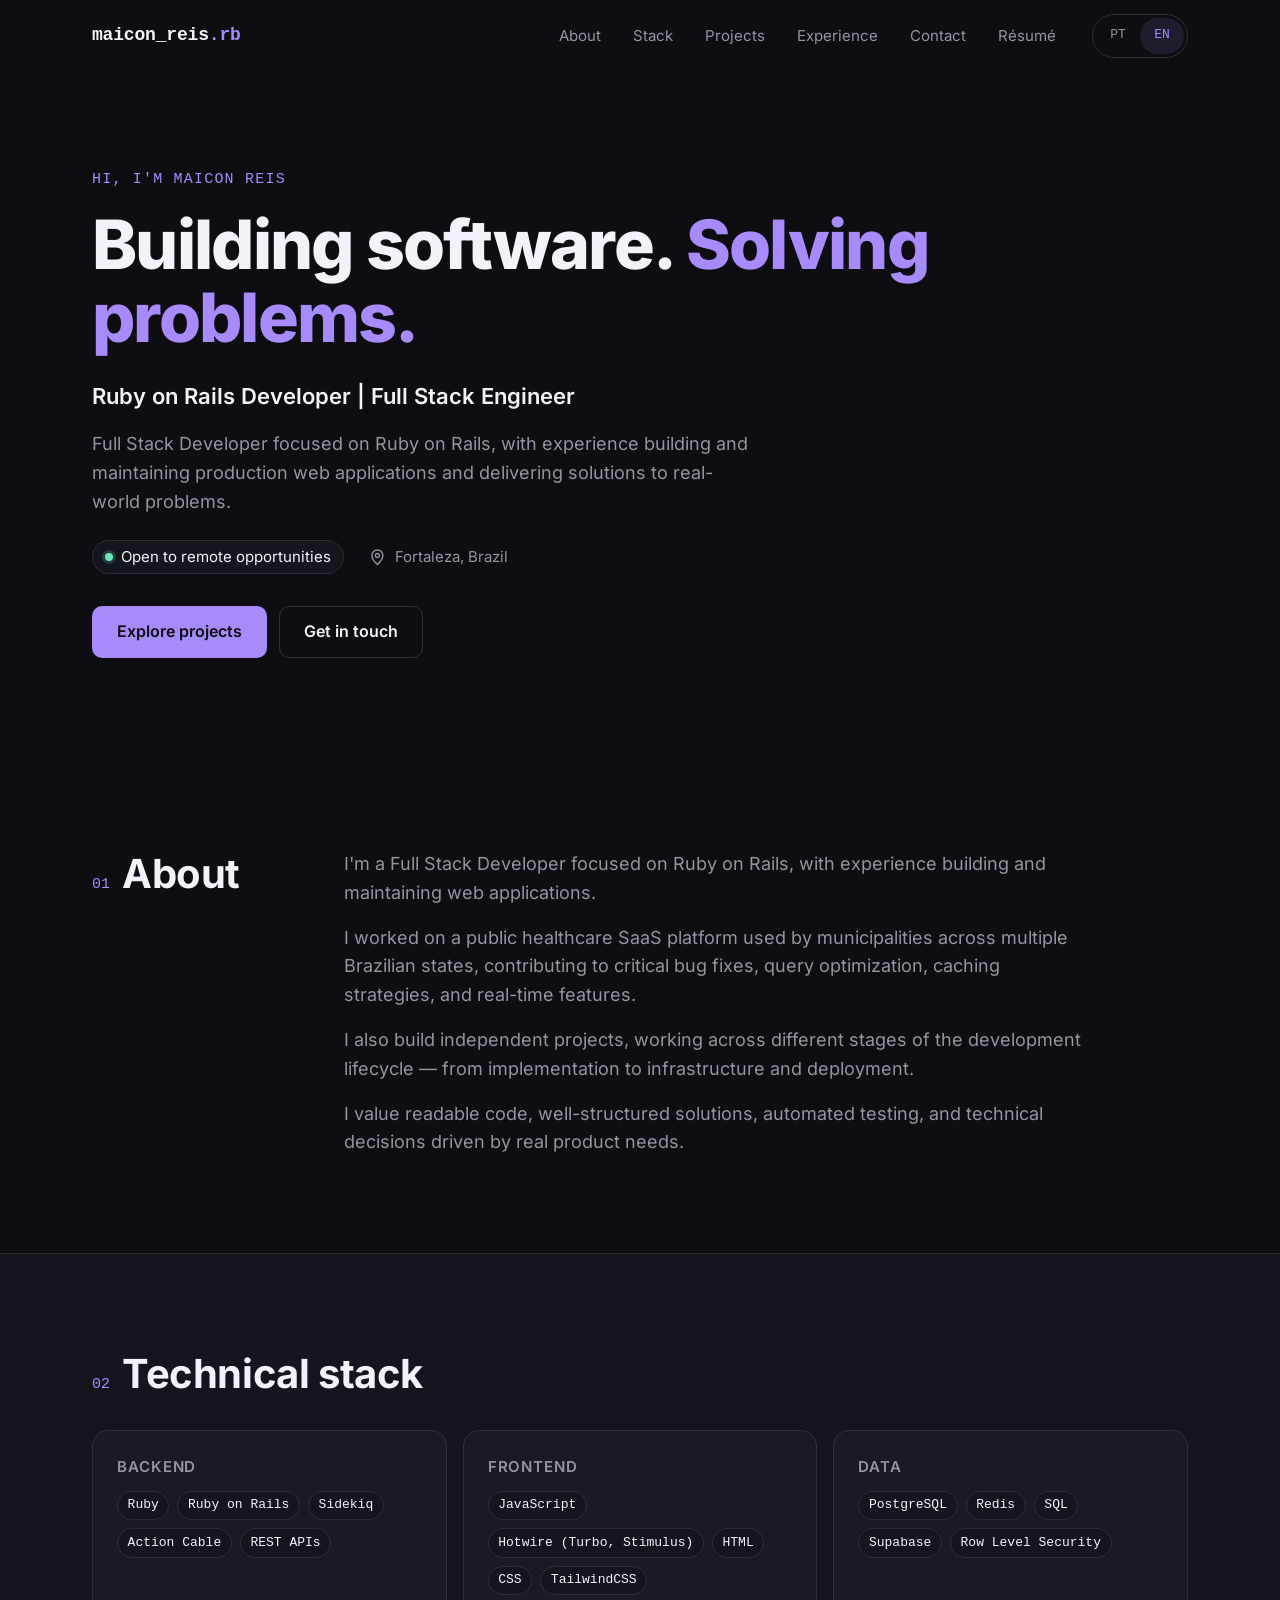
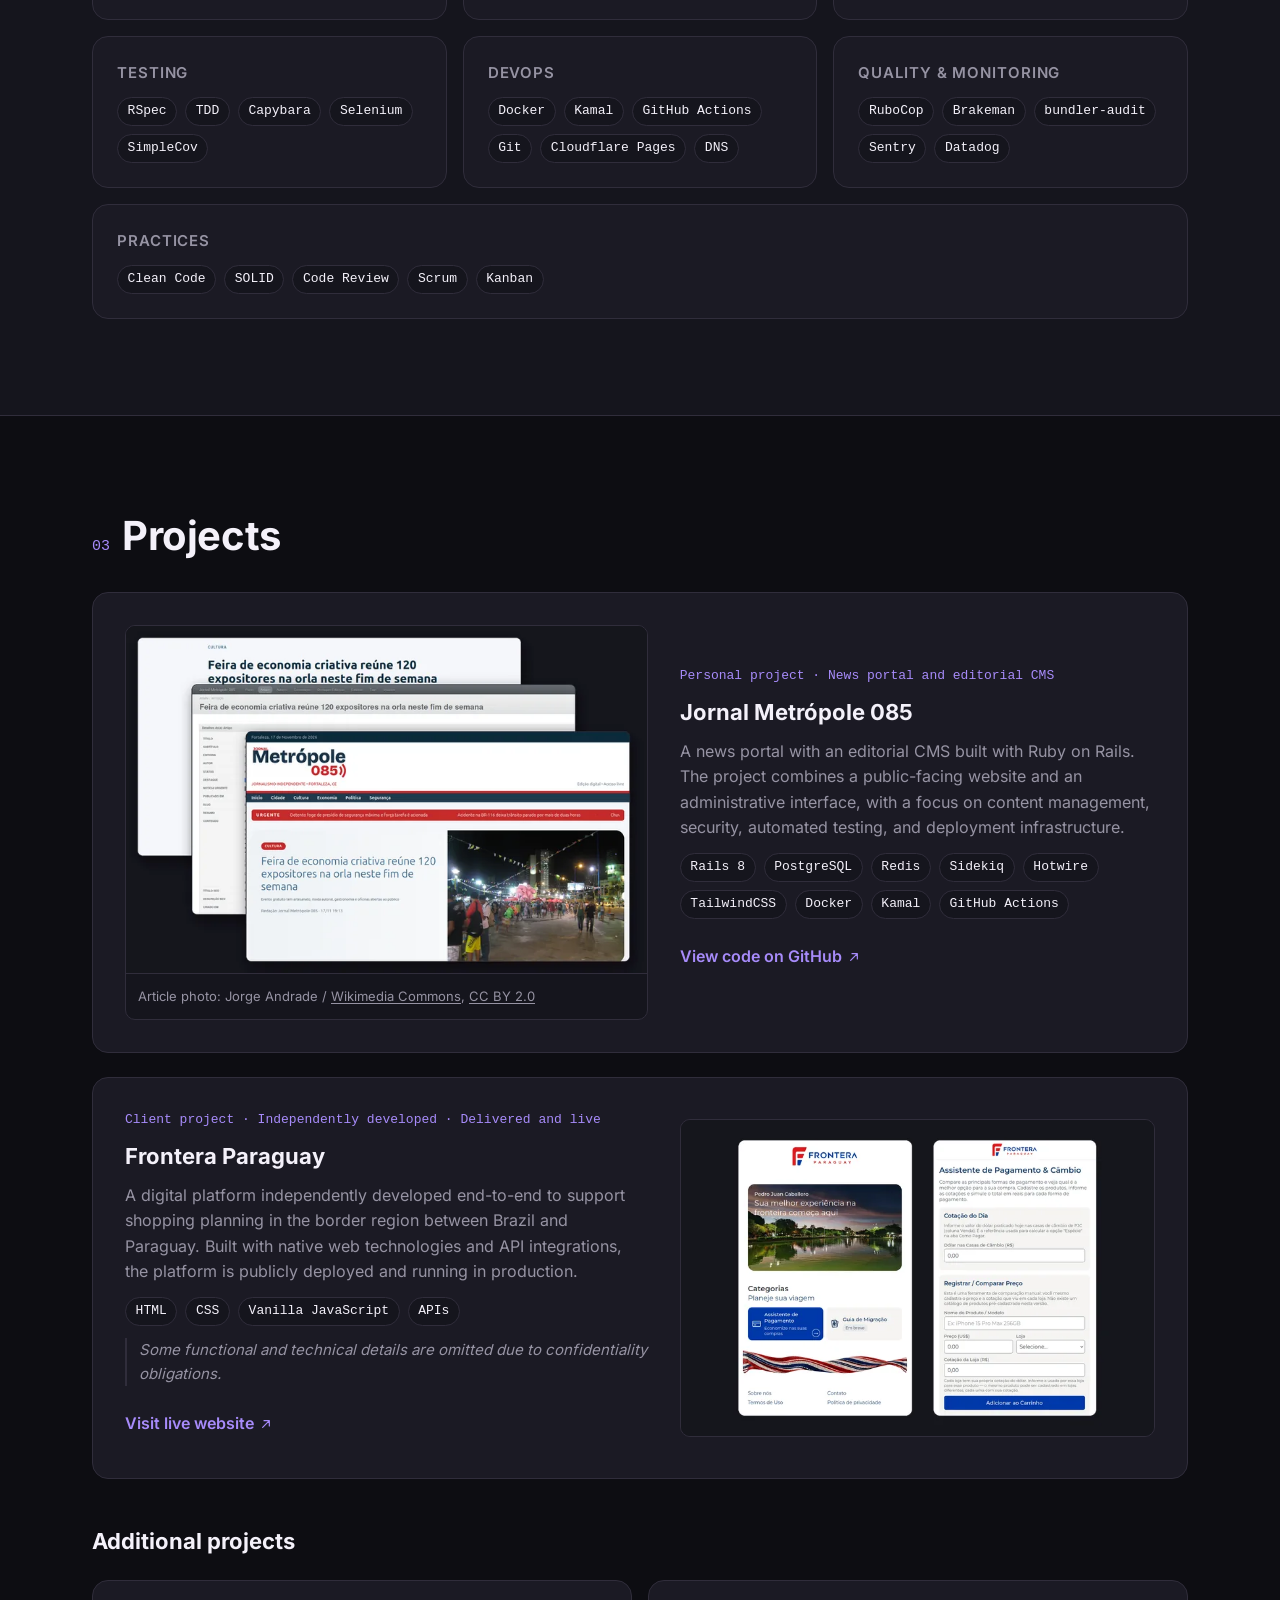
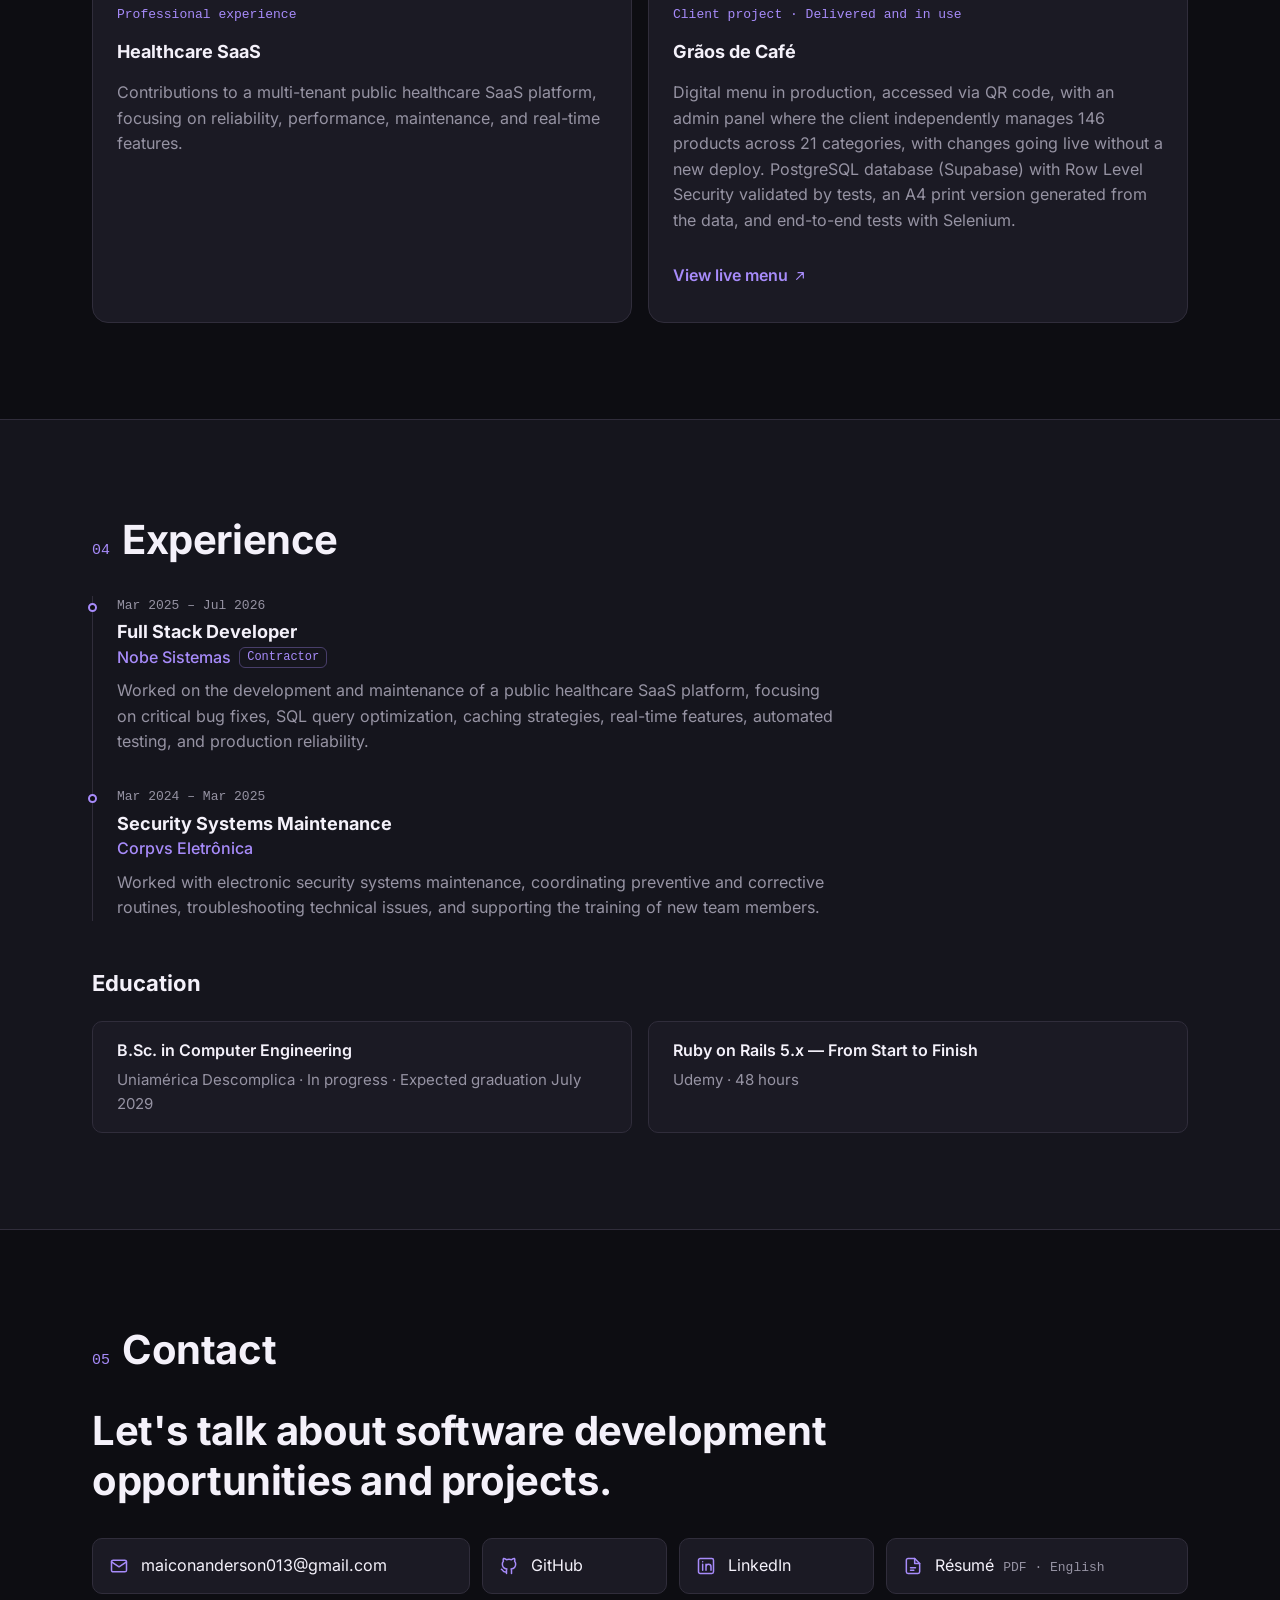
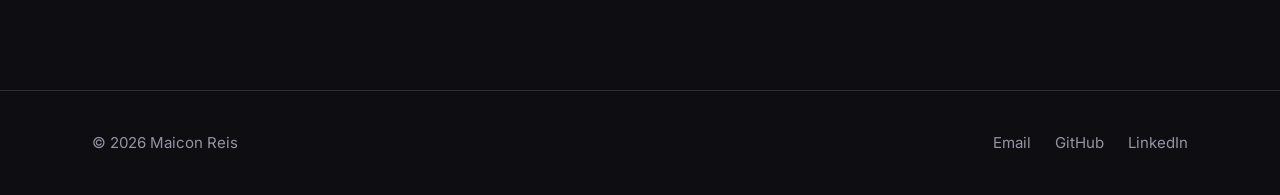
==== commit 44a23e18: "Marca maicon_reis.rb no cabeçalho e favicon MR - Cabeçalho e 404: "maicon_reis.rb" em fonte monoespa" ====
--- a/index.html
+++ b/index.html
@@ -49,7 +49,7 @@
 
   <header class="site-header" data-header>
     <div class="container site-header__inner">
-      <a class="brand" href="#inicio" aria-label="Maicon Reis — início" data-i18n-attr="aria-label:a11y.brand">MAICON<span class="brand__dot">.</span></a>
+      <a class="brand" href="#inicio" aria-label="Maicon Reis — início" data-i18n-attr="aria-label:a11y.brand">maicon_reis<span class="brand__ext">.rb</span></a>
 
       <button class="nav-toggle" type="button" aria-expanded="false" aria-controls="site-nav" data-nav-toggle>
         <span class="nav-toggle__bars" aria-hidden="true"></span>
--- a/css/components.css
+++ b/css/components.css
@@ -227,14 +227,17 @@
   height: 100%;
 }
 
+/* Marca no estilo de nome de arquivo Ruby (snake_case + .rb) */
 .brand {
-  font-weight: 800;
+  font-family: var(--font-mono);
+  font-weight: 700;
   font-size: var(--fs-md);
-  letter-spacing: 0.04em;
+  letter-spacing: -0.01em;
+  white-space: nowrap;
   text-decoration: none;
 }
 
-.brand__dot {
+.brand__ext {
   color: var(--color-accent);
 }
 
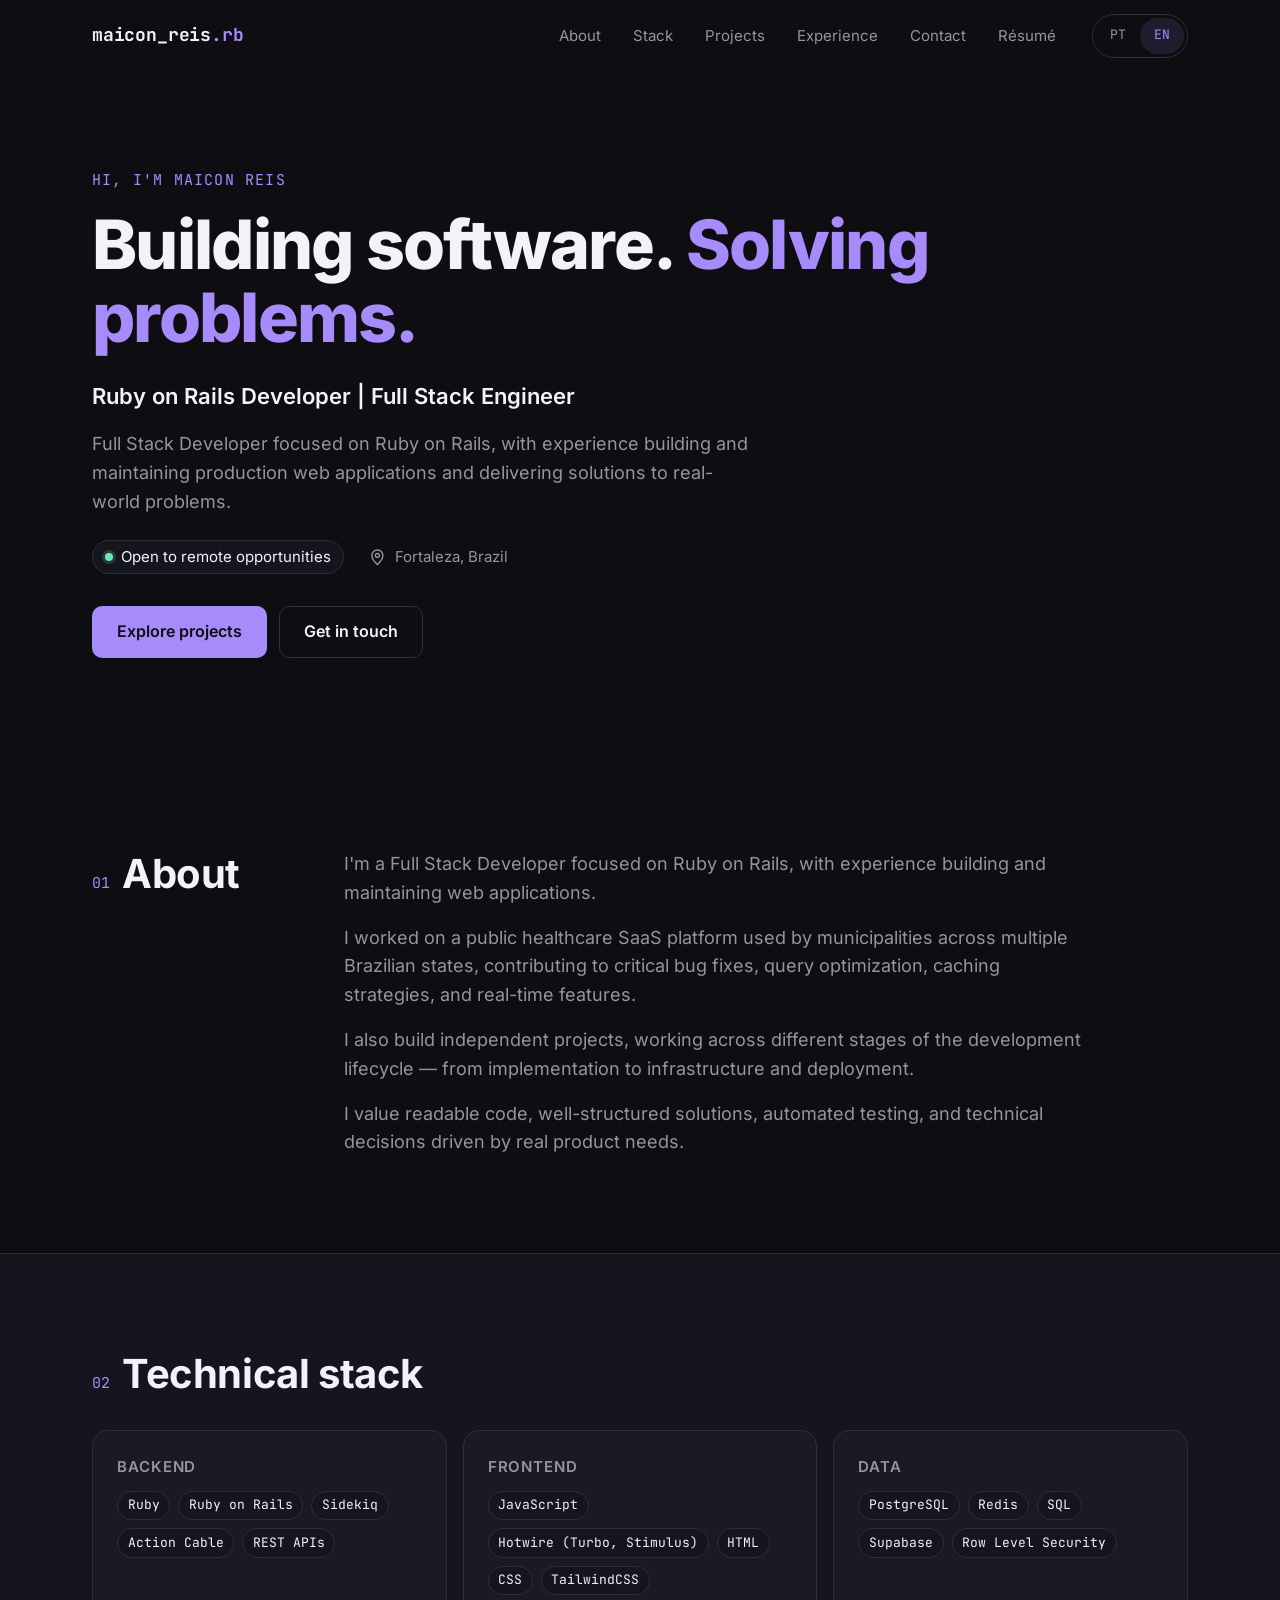
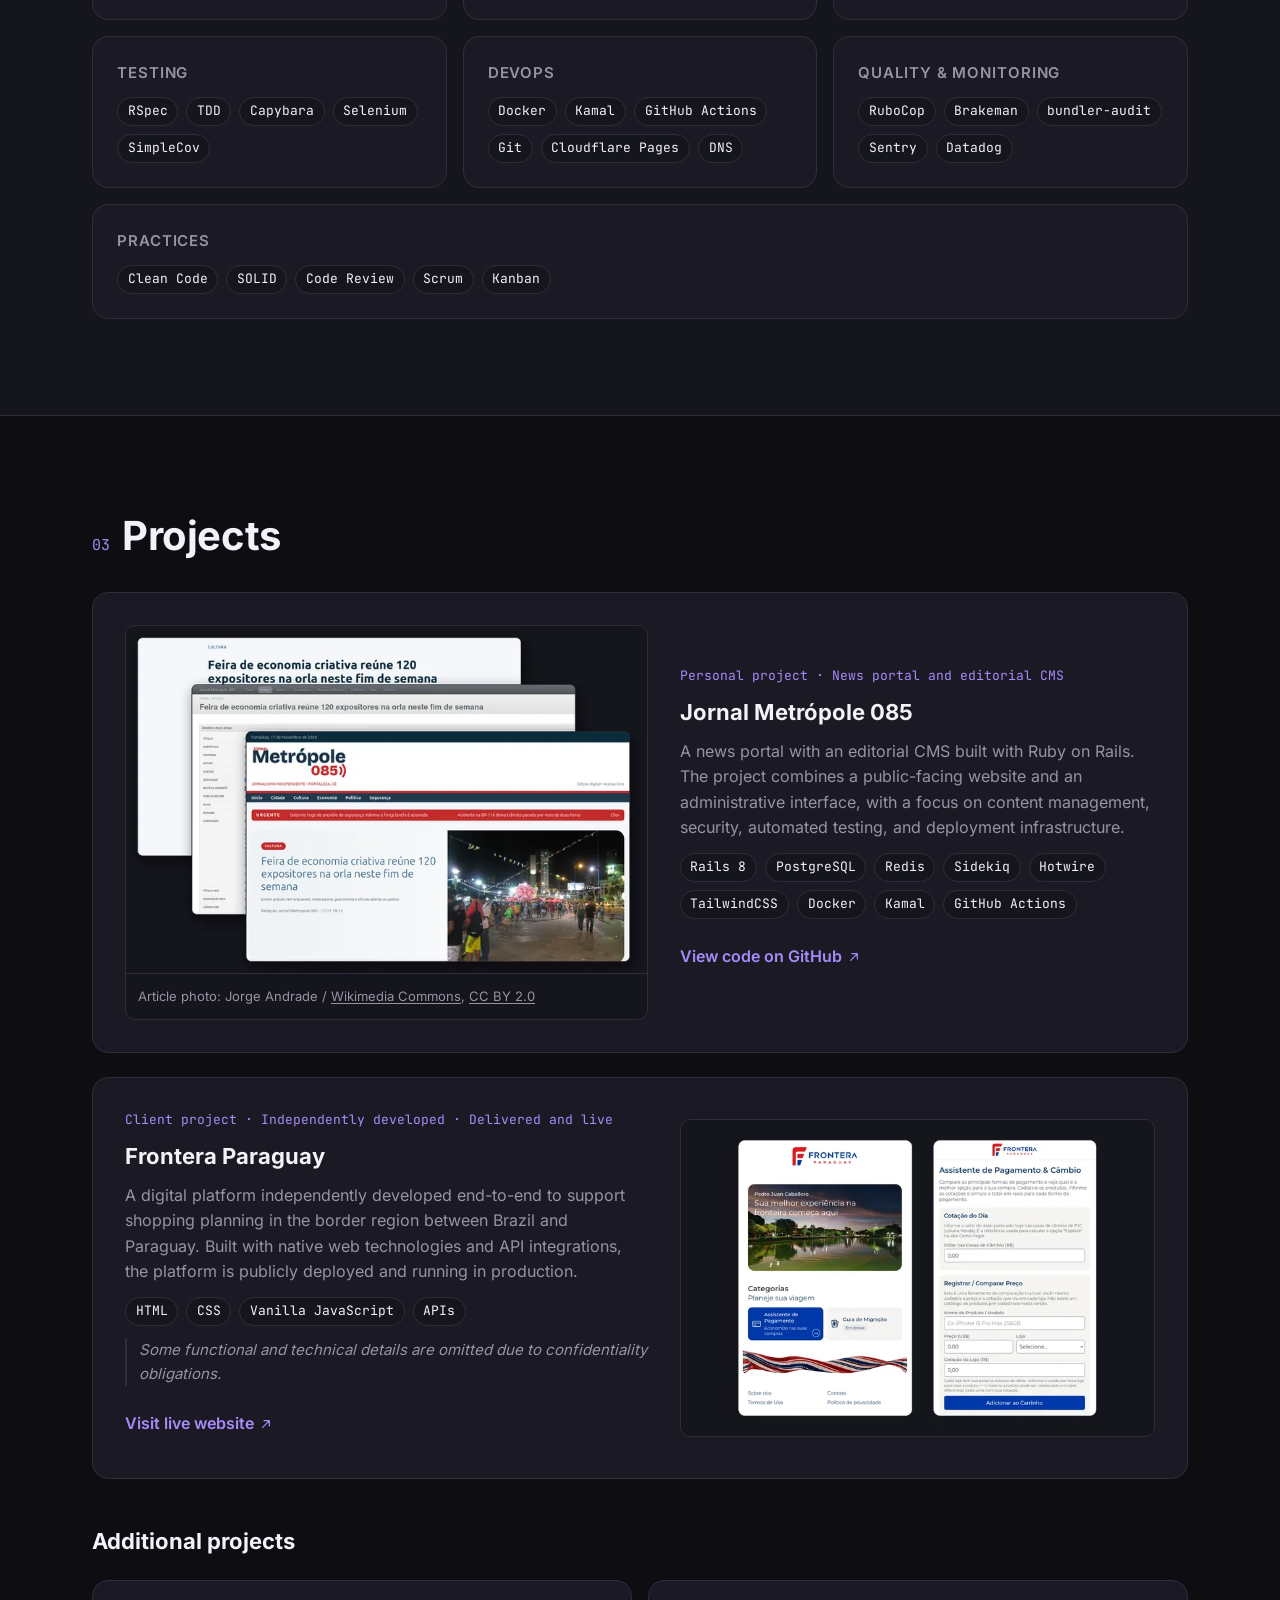
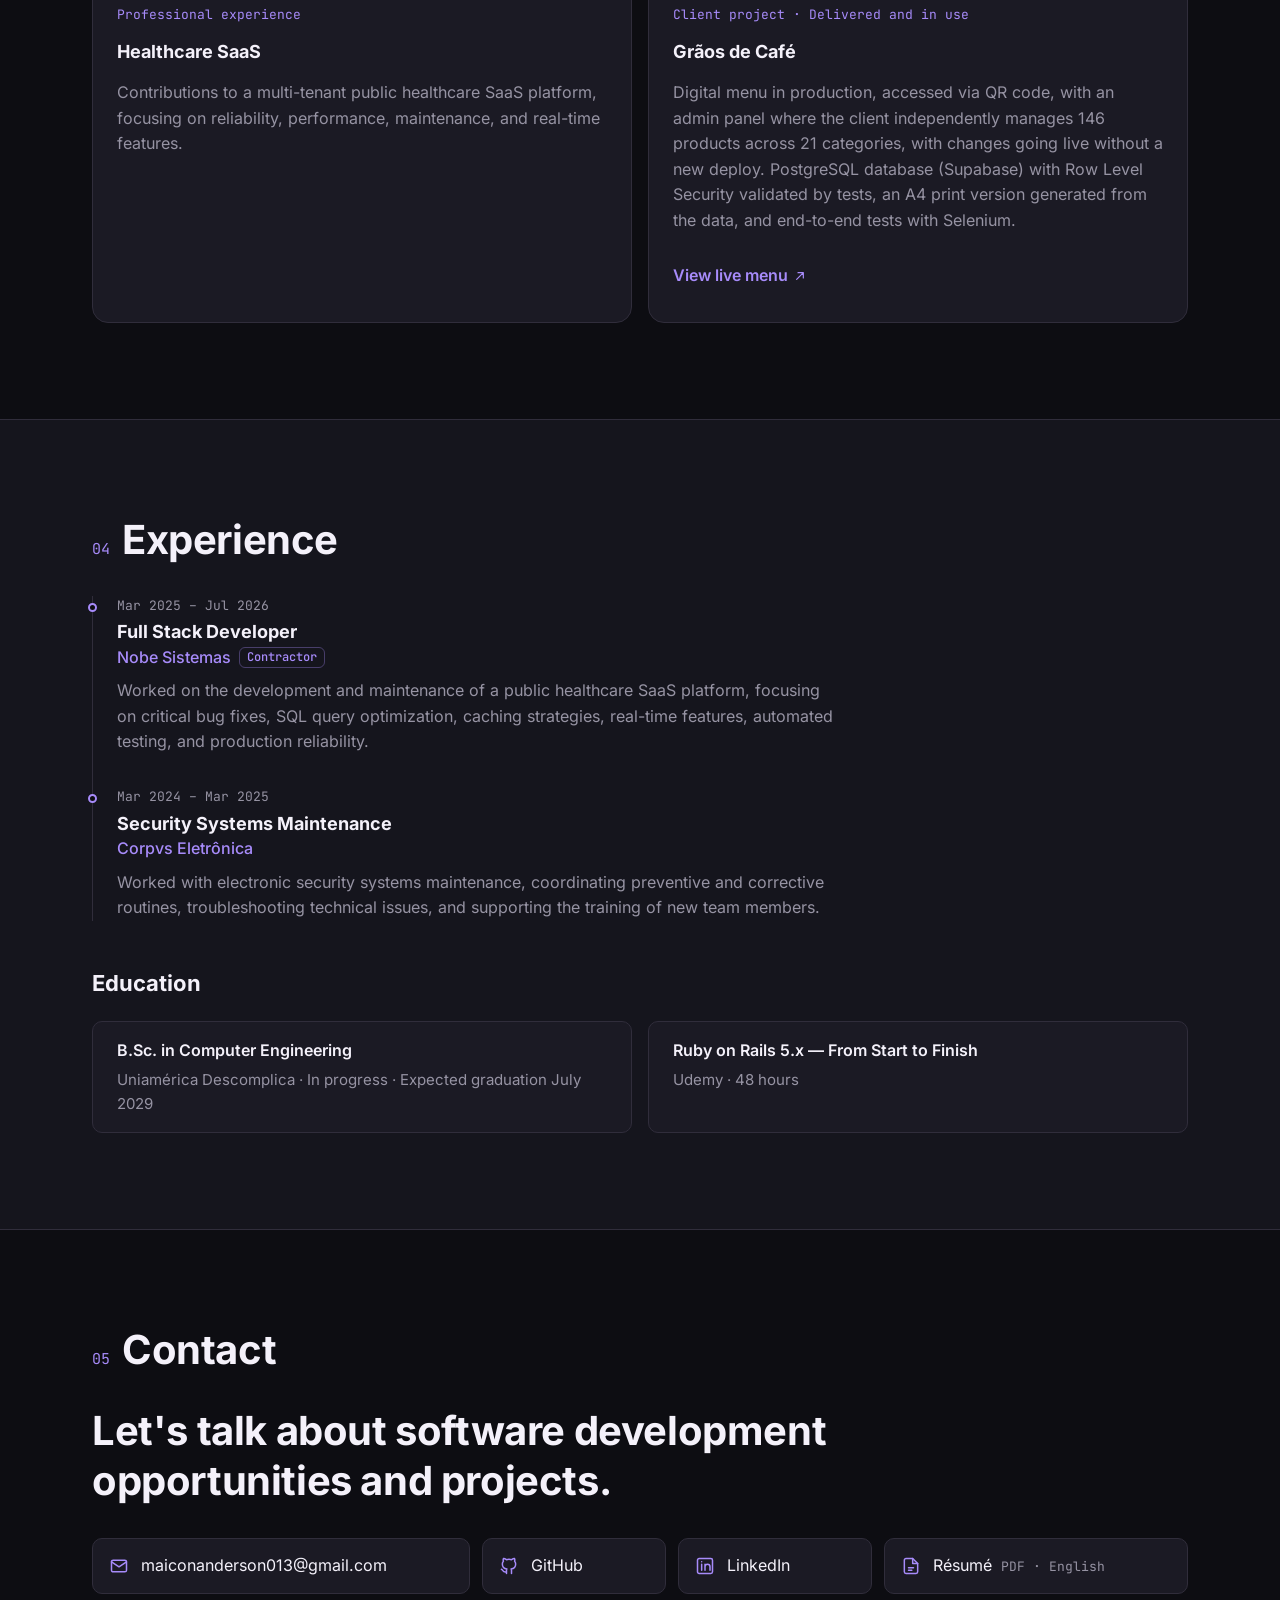
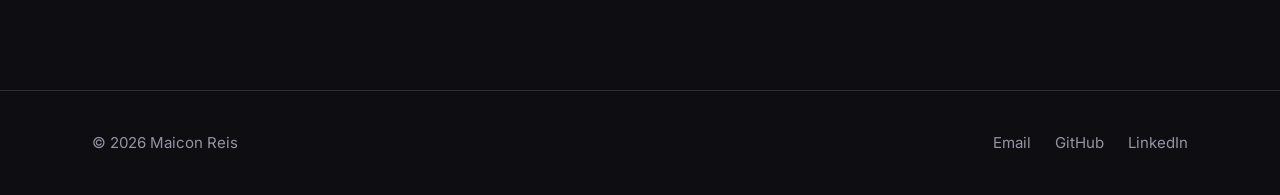
==== commit 518e435d: "Auto-hospeda JetBrains Mono para a marca e detalhes técnicos - JetBrains Mono variável (400–700, sub" ====
--- a/index.html
+++ b/index.html
@@ -20,8 +20,9 @@
 
   <link rel="icon" href="favicon.svg" type="image/svg+xml">
 
-  <!-- Pré-carregamentos: fonte do título (LCP) e módulos importados dinamicamente pelo main.js (AUD-007/008) -->
+  <!-- Pré-carregamentos: fontes usadas acima da dobra (título, marca, eyebrow) e módulos importados dinamicamente pelo main.js (AUD-007/008) -->
   <link rel="preload" href="assets/fonts/inter-latin-var.woff2" as="font" type="font/woff2" crossorigin>
+  <link rel="preload" href="assets/fonts/jetbrains-mono-latin-var.woff2" as="font" type="font/woff2" crossorigin>
   <link rel="modulepreload" href="js/i18n.js">
   <link rel="modulepreload" href="js/content.js">
   <link rel="modulepreload" href="js/interactions.js">
--- a/css/variables.css
+++ b/css/variables.css
@@ -6,6 +6,17 @@
   font-weight: 400 800;
   font-display: swap;
   src: url("../assets/fonts/inter-latin-var.woff2") format("woff2");
+  unicode-range: U+0000-00FF, U+0131, U+0152-0153, U+02BB-02BC, U+02C6, U+02DA, U+02DC, U+0304, U+0308, U+0329, U+2000-206F, U+20AC, U+2122, U+2191, U+2193, U+2212, U+2215, U+FEFF, U+FFFD;
+}
+
+/* JetBrains Mono (SIL OFL 1.1, ver assets/fonts/LICENSE-JetBrainsMono.txt): variável 400–700,
+   subconjunto latino. Usada na marca, tags e detalhes técnicos. */
+@font-face {
+  font-family: "JetBrains Mono";
+  font-style: normal;
+  font-weight: 400 700;
+  font-display: swap;
+  src: url("../assets/fonts/jetbrains-mono-latin-var.woff2") format("woff2");
   unicode-range: U+0000-00FF, U+0131, U+0152-0153, U+02BB-02BC, U+02C6, U+02DA, U+02DC, U+0304, U+0308, U+0329, U+2000-206F, U+20AC, U+2122, U+2191, U+2193, U+2212, U+2215, U+FEFF, U+FFFD;
 }
 
@@ -28,9 +39,9 @@
   --color-accent-hover: #B9A2FB;
   --color-header-bg: rgba(13, 13, 18, 0.88); /* --color-bg com transparência */
 
-  /* Tipografia — Inter auto-hospedada; demais nomes são fallback local */
+  /* Tipografia — Inter e JetBrains Mono auto-hospedadas; demais nomes são fallback local */
   --font-sans: "Inter", ui-sans-serif, system-ui, -apple-system, "Segoe UI", Roboto, "Helvetica Neue", Arial, sans-serif;
-  --font-mono: ui-monospace, "JetBrains Mono", "SFMono-Regular", Menlo, Consolas, "Liberation Mono", monospace;
+  --font-mono: "JetBrains Mono", ui-monospace, "SFMono-Regular", Menlo, Consolas, "Liberation Mono", monospace;
 
   --fs-xs: 0.8125rem;
   --fs-sm: 0.9375rem;
